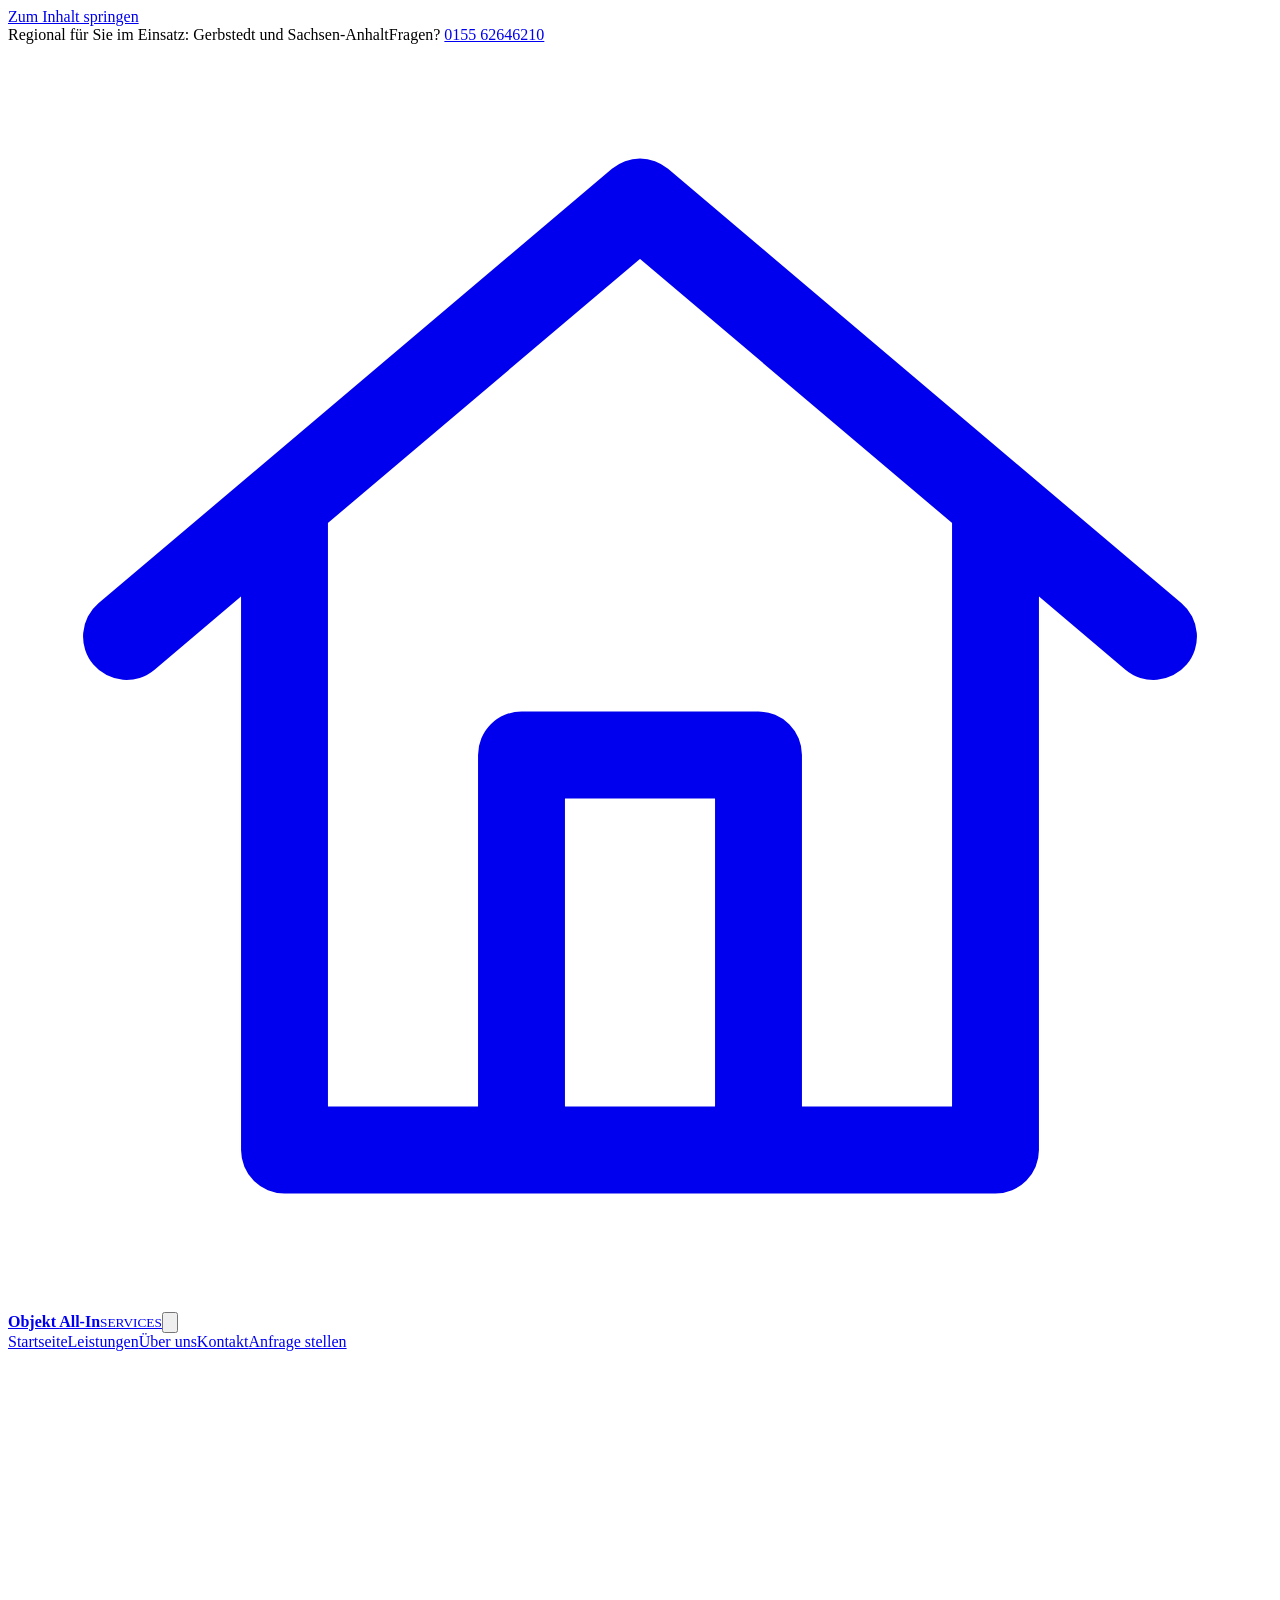
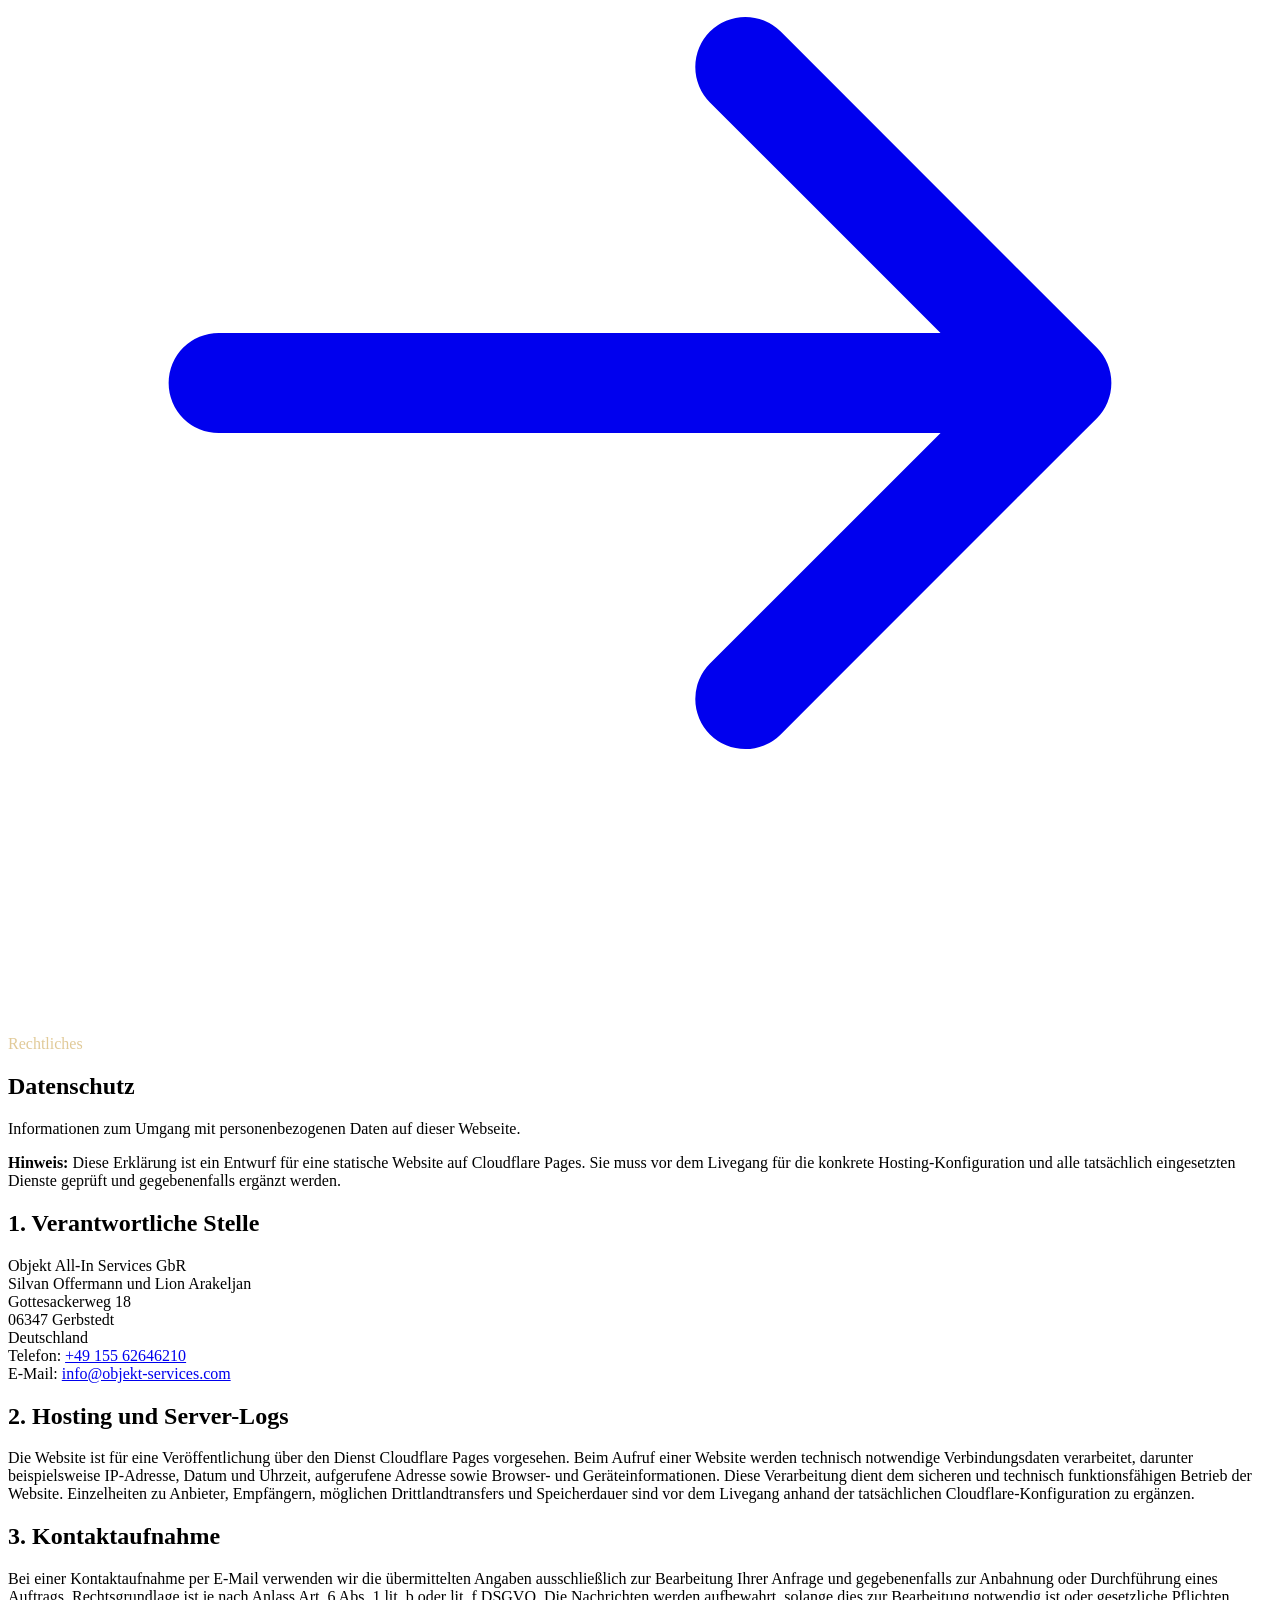
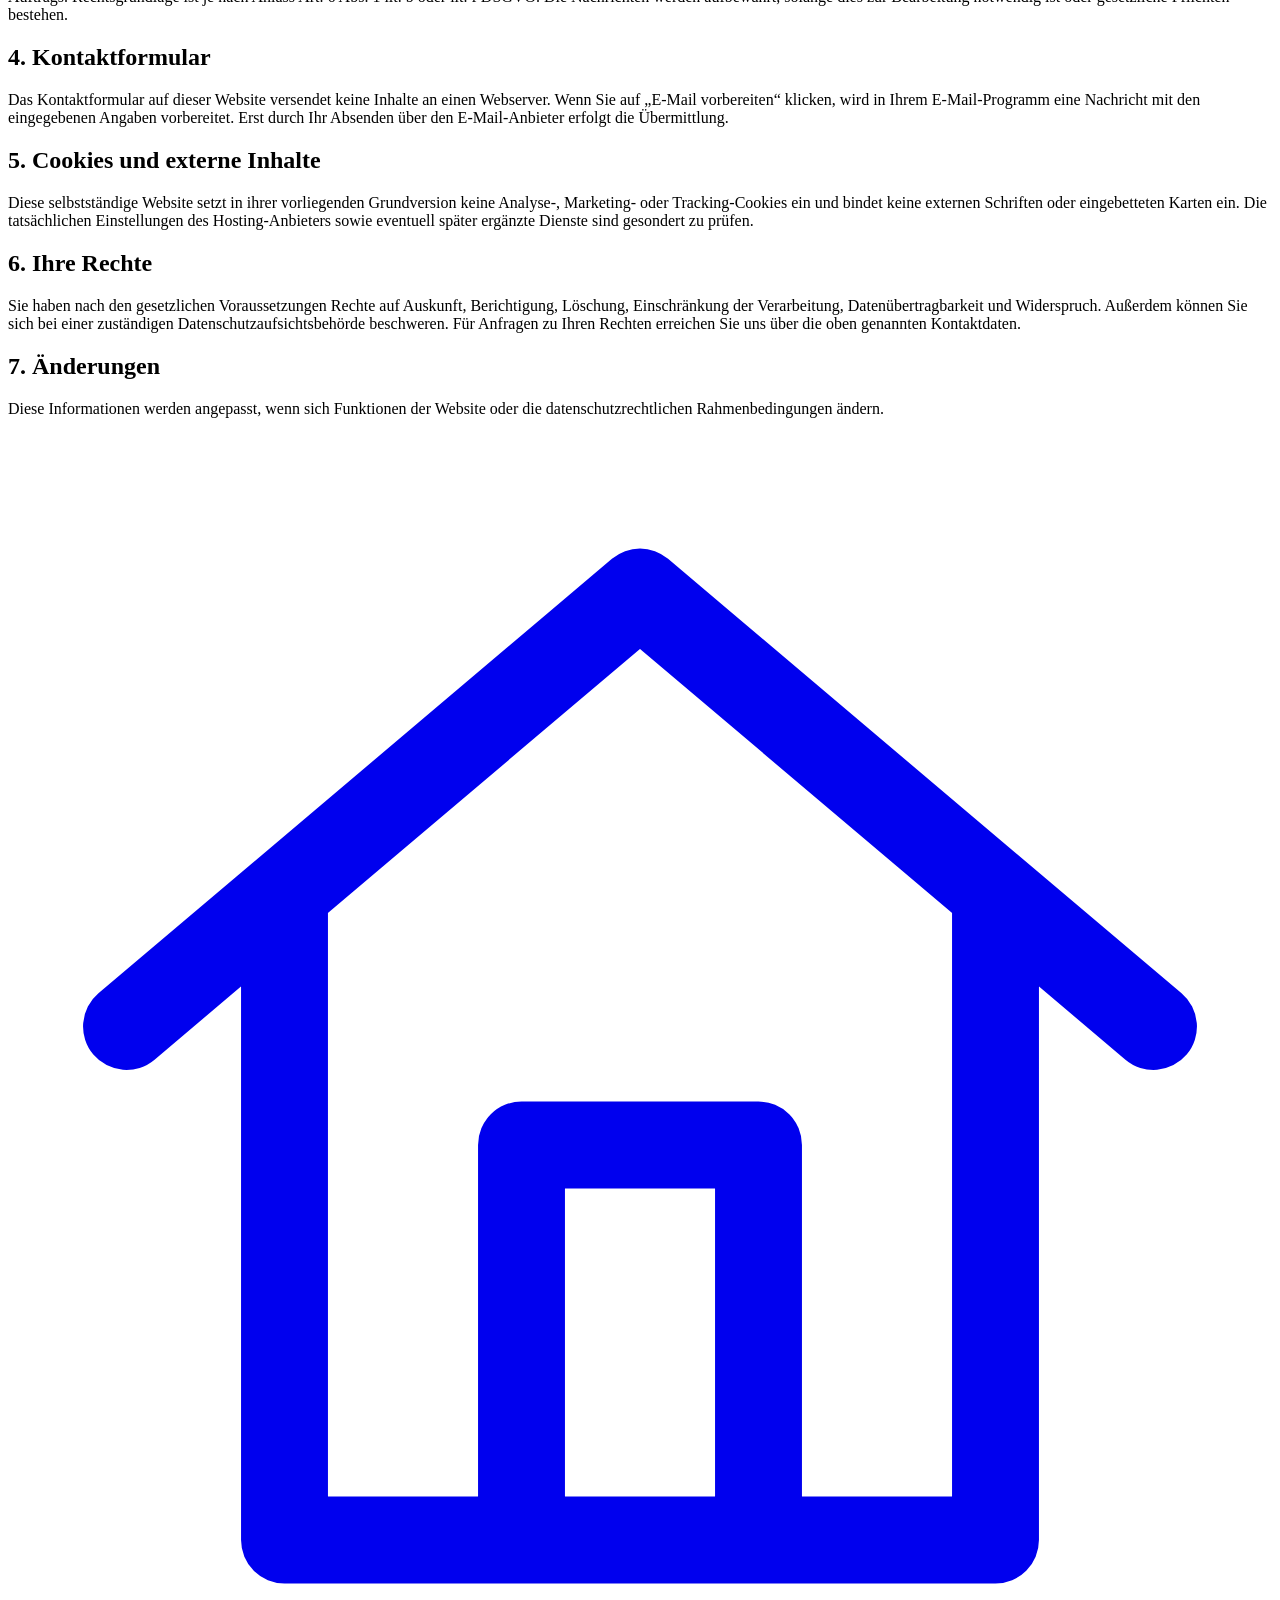
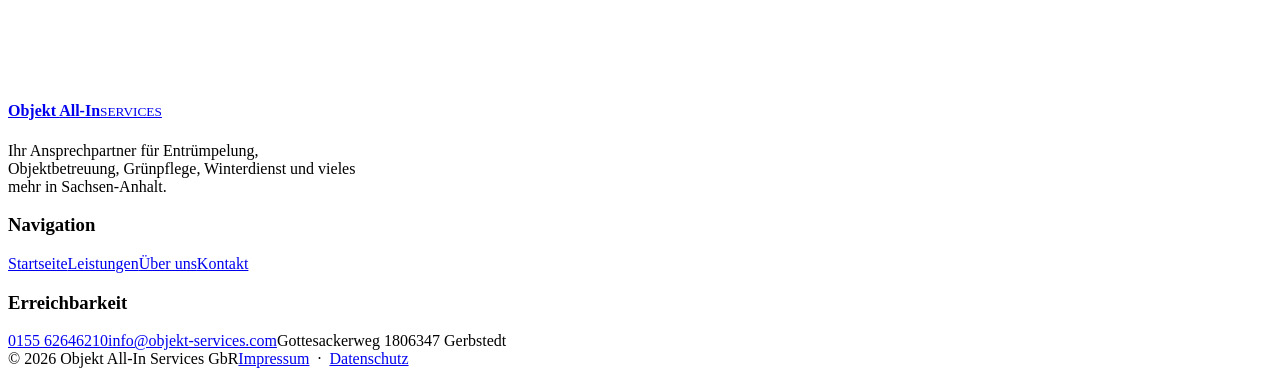
==== datenschutz.html @ 163c3211 "Webseite: datenschutz.html" ====
<!doctype html><html lang="de"><head><meta charset="utf-8"><meta name="viewport" content="width=device-width, initial-scale=1"><title>Datenschutz | Objekt All-In Services</title><meta name="description" content="Datenschutzhinweise von Objekt All-In Services GbR."><meta name="theme-color" content="#08213d"><meta name="robots" content="index, follow"><link rel="icon" type="image/svg+xml" href="favicon.svg"><link rel="stylesheet" href="styles.css"></head><body><svg xmlns="http://www.w3.org/2000/svg" style="position:absolute;width:0;height:0;overflow:hidden" aria-hidden="true">
<symbol id="i-house" viewBox="0 0 32 32"><path d="M3 15 16 4l13 11M7 12v16h18V12M13 28V18h6v10"/></symbol>
<symbol id="i-arrow" viewBox="0 0 24 24"><path d="M4 12h16m-6-6 6 6-6 6"/></symbol>
<symbol id="i-pin" viewBox="0 0 24 24"><path d="M20 10c0 6-8 12-8 12S4 16 4 10a8 8 0 1 1 16 0Z"/><circle cx="12" cy="10" r="2.5"/></symbol>
<symbol id="i-check" viewBox="0 0 24 24"><path d="m4 12 5 5L20 6"/></symbol>
<symbol id="i-shield" viewBox="0 0 24 24"><path d="M12 2 21 6v6c0 5-3.6 8-9 10-5.4-2-9-5-9-10V6Z"/><path d="m8 12 3 3 5-6"/></symbol>
<symbol id="i-clock" viewBox="0 0 24 24"><circle cx="12" cy="12" r="9"/><path d="M12 7v6l4 2"/></symbol>
<symbol id="i-phone" viewBox="0 0 24 24"><path d="M5 3h4l2 5-2.5 2a16 16 0 0 0 5.5 5.5L16 13l5 2v4a2 2 0 0 1-2 2C10 21 3 14 3 5a2 2 0 0 1 2-2Z"/></symbol>
<symbol id="i-mail" viewBox="0 0 24 24"><rect x="2" y="5" width="20" height="14" rx="2"/><path d="m3 7 9 7 9-7"/></symbol>
<symbol id="i-box" viewBox="0 0 40 40"><path d="m5 12 15-7 15 7v17l-15 7-15-7Z"/><path d="m5 12 15 7 15-7M20 19v17M13 8l14 7"/></symbol>
<symbol id="i-tools" viewBox="0 0 40 40"><path d="M23 10a10 10 0 0 0 8 12L19 34a5 5 0 0 1-7-7l12-12a10 10 0 0 0-1-5Z"/><path d="M8 6 6 9l6 6m-2-11 5 5M27 25l8 8"/></symbol>
<symbol id="i-leaf" viewBox="0 0 40 40"><path d="M7 32c-4-17 6-26 26-27 0 19-8 29-26 27ZM7 32c6-10 13-16 22-22"/></symbol>
<symbol id="i-snow" viewBox="0 0 40 40"><path d="M20 3v34M3 20h34M8 8l24 24M32 8 8 32M14 7l6 5 6-5M14 33l6-5 6 5M7 14l5 6-5 6M33 14l-5 6 5 6"/></symbol>
<symbol id="i-truck" viewBox="0 0 40 40"><path d="M3 12h21v19H3ZM24 19h7l6 7v5H24M7 31a4 4 0 1 0 8 0m15 0a4 4 0 1 0 8 0M29 19v7h8"/></symbol>
<symbol id="i-clean" viewBox="0 0 40 40"><path d="M15 34 20 9m2-3 1-4m-4 10-8 20 17 3-5-21ZM11 27l15 3M30 8v8m-4-4h8M32 24v9m-5-5h10"/></symbol>
</svg><a class="skip-link" href="#inhalt">Zum Inhalt springen</a><div class="topbar"><div class="wrap topbar-inner"><span>Regional für Sie im Einsatz: Gerbstedt und Sachsen-Anhalt</span><span>Fragen? <a href="tel:+4915562646210">0155 62646210</a></span></div></div><header class="site-header"><div class="wrap nav"><a class="brand" href="index.html" aria-label="Objekt All-In Services, Startseite"><span class="brand-mark"><svg viewBox="0 0 32 32" fill="none" stroke="currentColor" stroke-width="2.2" stroke-linecap="round" stroke-linejoin="round" aria-hidden="true"><use href="#i-house"/></svg></span><span class="brand-words"><strong>Objekt <span>All-In</span></strong><small>SERVICES</small></span></a><button class="menu-toggle" type="button" aria-label="Menü öffnen" aria-expanded="false" aria-controls="main-nav"><svg viewBox="0 0 24 24" fill="none" stroke="#08213d" stroke-width="2" stroke-linecap="round"><path d="M3 6h18M3 12h18M3 18h18"/></svg></button><nav class="nav-links" id="main-nav" aria-label="Hauptnavigation"><a href="index.html">Startseite</a><a href="index.html#leistungen">Leistungen</a><a href="index.html#ueber-uns">Über uns</a><a href="kontakt.html">Kontakt</a><a class="btn" href="kontakt.html">Anfrage stellen <svg class="" aria-hidden="true" viewBox="0 0 24 24" fill="none" stroke="currentColor" stroke-width="1.9" stroke-linecap="round" stroke-linejoin="round"><use href="#i-arrow"/></svg></a></nav></div></header><main id="inhalt"><section class="page-hero"><div class="wrap"><p class="eyebrow" style="color:#e1ca98">Rechtliches</p><h1>Datenschutz</h1><p>Informationen zum Umgang mit personenbezogenen Daten auf dieser Webseite.</p></div></section><div class="wrap legal"><p class="notice"><strong>Hinweis:</strong> Diese Erklärung ist ein Entwurf für eine statische Website auf Cloudflare Pages. Sie muss vor dem Livegang für die konkrete Hosting-Konfiguration und alle tatsächlich eingesetzten Dienste geprüft und gegebenenfalls ergänzt werden.</p><h2>1. Verantwortliche Stelle</h2><p>Objekt All-In Services GbR<br>Silvan Offermann und Lion Arakeljan<br>Gottesackerweg 18<br>06347 Gerbstedt<br>Deutschland<br>Telefon: <a href="tel:+4915562646210">+49 155 62646210</a><br>E-Mail: <a href="mailto:info@objekt-services.com">info@objekt-services.com</a></p><h2>2. Hosting und Server-Logs</h2><p>Die Website ist für eine Veröffentlichung über den Dienst Cloudflare Pages vorgesehen. Beim Aufruf einer Website werden technisch notwendige Verbindungsdaten verarbeitet, darunter beispielsweise IP-Adresse, Datum und Uhrzeit, aufgerufene Adresse sowie Browser- und Geräteinformationen. Diese Verarbeitung dient dem sicheren und technisch funktionsfähigen Betrieb der Website. Einzelheiten zu Anbieter, Empfängern, möglichen Drittlandtransfers und Speicherdauer sind vor dem Livegang anhand der tatsächlichen Cloudflare-Konfiguration zu ergänzen.</p><h2>3. Kontaktaufnahme</h2><p>Bei einer Kontaktaufnahme per E-Mail verwenden wir die übermittelten Angaben ausschließlich zur Bearbeitung Ihrer Anfrage und gegebenenfalls zur Anbahnung oder Durchführung eines Auftrags. Rechtsgrundlage ist je nach Anlass Art. 6 Abs. 1 lit. b oder lit. f DSGVO. Die Nachrichten werden aufbewahrt, solange dies zur Bearbeitung notwendig ist oder gesetzliche Pflichten bestehen.</p><h2>4. Kontaktformular</h2><p>Das Kontaktformular auf dieser Website versendet keine Inhalte an einen Webserver. Wenn Sie auf „E-Mail vorbereiten“ klicken, wird in Ihrem E-Mail-Programm eine Nachricht mit den eingegebenen Angaben vorbereitet. Erst durch Ihr Absenden über den E-Mail-Anbieter erfolgt die Übermittlung.</p><h2>5. Cookies und externe Inhalte</h2><p>Diese selbstständige Website setzt in ihrer vorliegenden Grundversion keine Analyse-, Marketing- oder Tracking-Cookies ein und bindet keine externen Schriften oder eingebetteten Karten ein. Die tatsächlichen Einstellungen des Hosting-Anbieters sowie eventuell später ergänzte Dienste sind gesondert zu prüfen.</p><h2>6. Ihre Rechte</h2><p>Sie haben nach den gesetzlichen Voraussetzungen Rechte auf Auskunft, Berichtigung, Löschung, Einschränkung der Verarbeitung, Datenübertragbarkeit und Widerspruch. Außerdem können Sie sich bei einer zuständigen Datenschutzaufsichtsbehörde beschweren. Für Anfragen zu Ihren Rechten erreichen Sie uns über die oben genannten Kontaktdaten.</p><h2>7. Änderungen</h2><p>Diese Informationen werden angepasst, wenn sich Funktionen der Website oder die datenschutzrechtlichen Rahmenbedingungen ändern.</p></div></main><footer class="footer"><div class="wrap"><div class="footer-grid"><div><a class="brand" href="index.html" aria-label="Objekt All-In Services, Startseite"><span class="brand-mark"><svg viewBox="0 0 32 32" fill="none" stroke="currentColor" stroke-width="2.2" stroke-linecap="round" stroke-linejoin="round" aria-hidden="true"><use href="#i-house"/></svg></span><span class="brand-words"><strong>Objekt <span>All-In</span></strong><small>SERVICES</small></span></a><p style="max-width:360px;margin-top:22px">Ihr Ansprechpartner für Entrümpelung, Objektbetreuung, Grünpflege, Winterdienst und vieles mehr in Sachsen-Anhalt.</p></div><div><h3>Navigation</h3><div class="footer-links"><a href="index.html">Startseite</a><a href="index.html#leistungen">Leistungen</a><a href="index.html#ueber-uns">Über uns</a><a href="kontakt.html">Kontakt</a></div></div><div><h3>Erreichbarkeit</h3><div class="footer-links"><a href="tel:+4915562646210">0155 62646210</a><a href="mailto:info@objekt-services.com">info@objekt-services.com</a><span>Gottesackerweg 18</span><span>06347 Gerbstedt</span></div></div></div><div class="footer-bottom"><span>© <span data-year>2026</span> Objekt All-In Services GbR</span><span><a href="impressum.html">Impressum</a> &nbsp;·&nbsp; <a href="datenschutz.html">Datenschutz</a></span></div></div></footer><script src="script.js" defer></script></body></html>
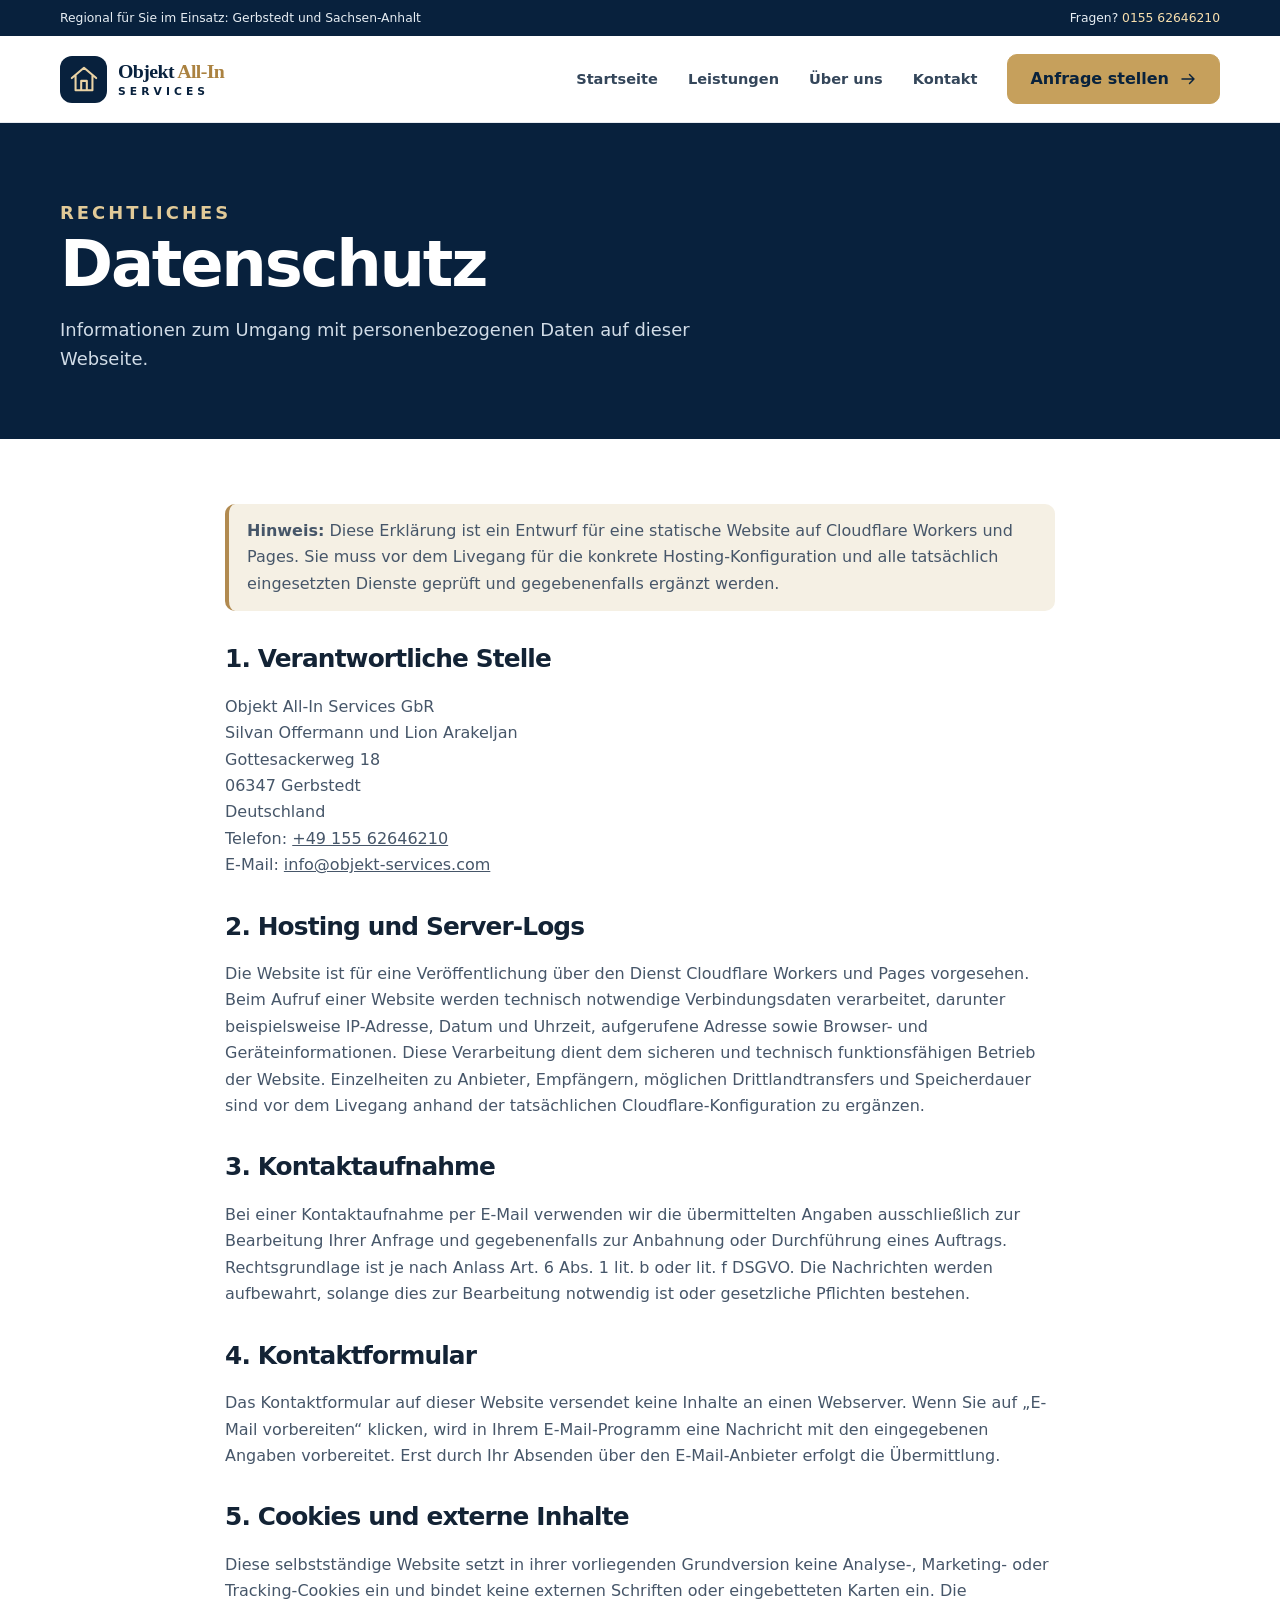
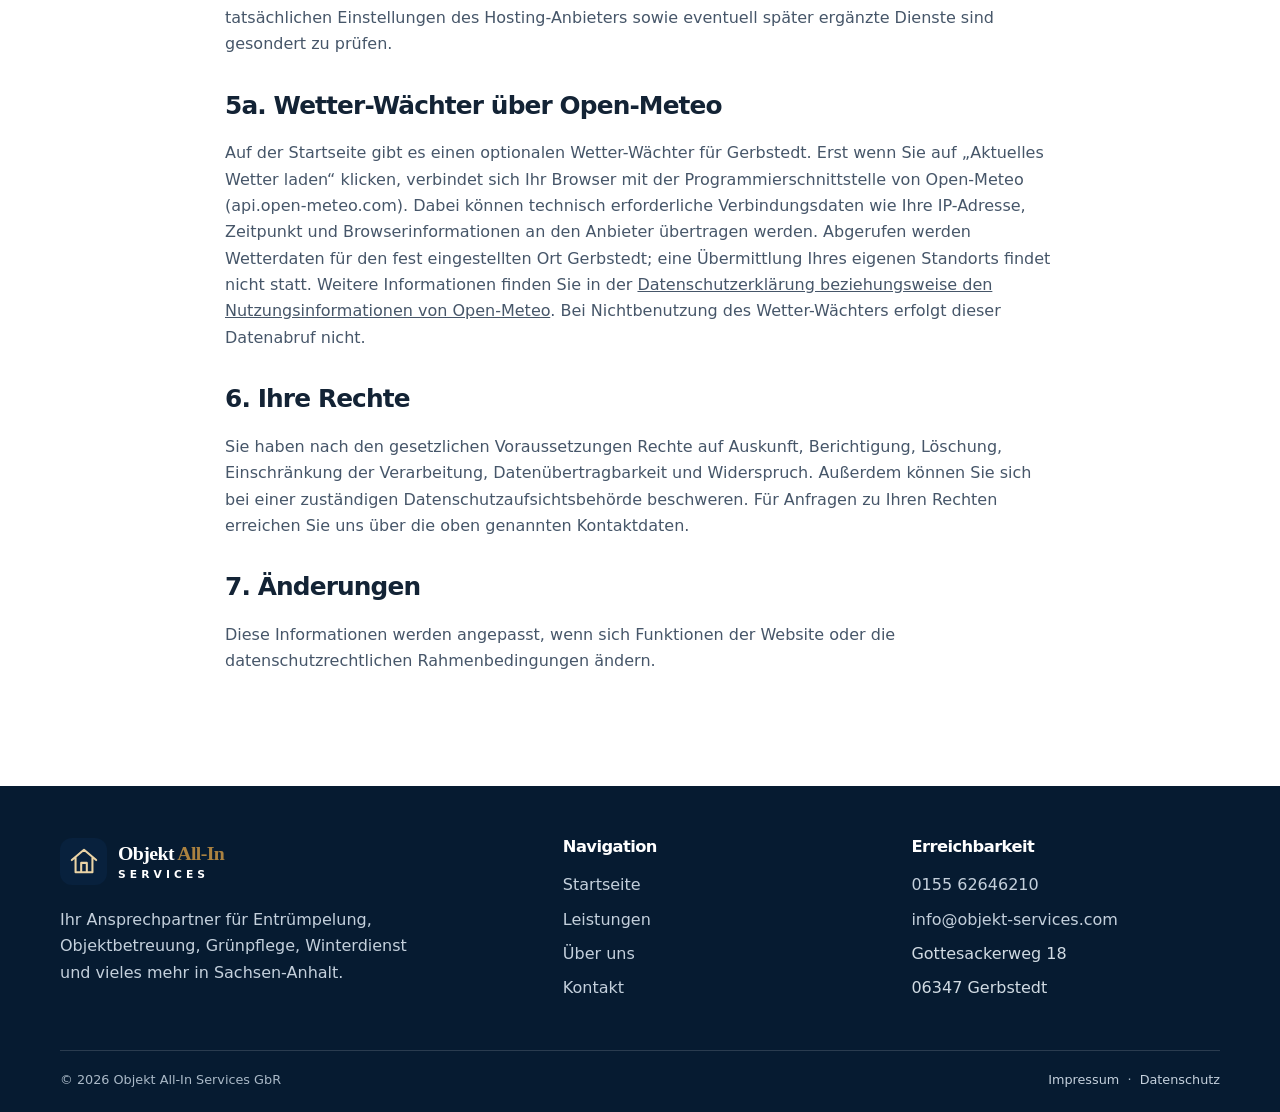
==== commit 78705aa5: "Datenschutz um optionalen Open-Meteo-Wetterabruf ergänzen" ====
--- a/datenschutz.html
+++ b/datenschutz.html
@@ -13,4 +13,4 @@
 <symbol id="i-snow" viewBox="0 0 40 40"><path d="M20 3v34M3 20h34M8 8l24 24M32 8 8 32M14 7l6 5 6-5M14 33l6-5 6 5M7 14l5 6-5 6M33 14l-5 6 5 6"/></symbol>
 <symbol id="i-truck" viewBox="0 0 40 40"><path d="M3 12h21v19H3ZM24 19h7l6 7v5H24M7 31a4 4 0 1 0 8 0m15 0a4 4 0 1 0 8 0M29 19v7h8"/></symbol>
 <symbol id="i-clean" viewBox="0 0 40 40"><path d="M15 34 20 9m2-3 1-4m-4 10-8 20 17 3-5-21ZM11 27l15 3M30 8v8m-4-4h8M32 24v9m-5-5h10"/></symbol>
-</svg><a class="skip-link" href="#inhalt">Zum Inhalt springen</a><div class="topbar"><div class="wrap topbar-inner"><span>Regional für Sie im Einsatz: Gerbstedt und Sachsen-Anhalt</span><span>Fragen? <a href="tel:+4915562646210">0155 62646210</a></span></div></div><header class="site-header"><div class="wrap nav"><a class="brand" href="index.html" aria-label="Objekt All-In Services, Startseite"><span class="brand-mark"><svg viewBox="0 0 32 32" fill="none" stroke="currentColor" stroke-width="2.2" stroke-linecap="round" stroke-linejoin="round" aria-hidden="true"><use href="#i-house"/></svg></span><span class="brand-words"><strong>Objekt <span>All-In</span></strong><small>SERVICES</small></span></a><button class="menu-toggle" type="button" aria-label="Menü öffnen" aria-expanded="false" aria-controls="main-nav"><svg viewBox="0 0 24 24" fill="none" stroke="#08213d" stroke-width="2" stroke-linecap="round"><path d="M3 6h18M3 12h18M3 18h18"/></svg></button><nav class="nav-links" id="main-nav" aria-label="Hauptnavigation"><a href="index.html">Startseite</a><a href="index.html#leistungen">Leistungen</a><a href="index.html#ueber-uns">Über uns</a><a href="kontakt.html">Kontakt</a><a class="btn" href="kontakt.html">Anfrage stellen <svg class="" aria-hidden="true" viewBox="0 0 24 24" fill="none" stroke="currentColor" stroke-width="1.9" stroke-linecap="round" stroke-linejoin="round"><use href="#i-arrow"/></svg></a></nav></div></header><main id="inhalt"><section class="page-hero"><div class="wrap"><p class="eyebrow" style="color:#e1ca98">Rechtliches</p><h1>Datenschutz</h1><p>Informationen zum Umgang mit personenbezogenen Daten auf dieser Webseite.</p></div></section><div class="wrap legal"><p class="notice"><strong>Hinweis:</strong> Diese Erklärung ist ein Entwurf für eine statische Website auf Cloudflare Pages. Sie muss vor dem Livegang für die konkrete Hosting-Konfiguration und alle tatsächlich eingesetzten Dienste geprüft und gegebenenfalls ergänzt werden.</p><h2>1. Verantwortliche Stelle</h2><p>Objekt All-In Services GbR<br>Silvan Offermann und Lion Arakeljan<br>Gottesackerweg 18<br>06347 Gerbstedt<br>Deutschland<br>Telefon: <a href="tel:+4915562646210">+49 155 62646210</a><br>E-Mail: <a href="mailto:info@objekt-services.com">info@objekt-services.com</a></p><h2>2. Hosting und Server-Logs</h2><p>Die Website ist für eine Veröffentlichung über den Dienst Cloudflare Pages vorgesehen. Beim Aufruf einer Website werden technisch notwendige Verbindungsdaten verarbeitet, darunter beispielsweise IP-Adresse, Datum und Uhrzeit, aufgerufene Adresse sowie Browser- und Geräteinformationen. Diese Verarbeitung dient dem sicheren und technisch funktionsfähigen Betrieb der Website. Einzelheiten zu Anbieter, Empfängern, möglichen Drittlandtransfers und Speicherdauer sind vor dem Livegang anhand der tatsächlichen Cloudflare-Konfiguration zu ergänzen.</p><h2>3. Kontaktaufnahme</h2><p>Bei einer Kontaktaufnahme per E-Mail verwenden wir die übermittelten Angaben ausschließlich zur Bearbeitung Ihrer Anfrage und gegebenenfalls zur Anbahnung oder Durchführung eines Auftrags. Rechtsgrundlage ist je nach Anlass Art. 6 Abs. 1 lit. b oder lit. f DSGVO. Die Nachrichten werden aufbewahrt, solange dies zur Bearbeitung notwendig ist oder gesetzliche Pflichten bestehen.</p><h2>4. Kontaktformular</h2><p>Das Kontaktformular auf dieser Website versendet keine Inhalte an einen Webserver. Wenn Sie auf „E-Mail vorbereiten“ klicken, wird in Ihrem E-Mail-Programm eine Nachricht mit den eingegebenen Angaben vorbereitet. Erst durch Ihr Absenden über den E-Mail-Anbieter erfolgt die Übermittlung.</p><h2>5. Cookies und externe Inhalte</h2><p>Diese selbstständige Website setzt in ihrer vorliegenden Grundversion keine Analyse-, Marketing- oder Tracking-Cookies ein und bindet keine externen Schriften oder eingebetteten Karten ein. Die tatsächlichen Einstellungen des Hosting-Anbieters sowie eventuell später ergänzte Dienste sind gesondert zu prüfen.</p><h2>6. Ihre Rechte</h2><p>Sie haben nach den gesetzlichen Voraussetzungen Rechte auf Auskunft, Berichtigung, Löschung, Einschränkung der Verarbeitung, Datenübertragbarkeit und Widerspruch. Außerdem können Sie sich bei einer zuständigen Datenschutzaufsichtsbehörde beschweren. Für Anfragen zu Ihren Rechten erreichen Sie uns über die oben genannten Kontaktdaten.</p><h2>7. Änderungen</h2><p>Diese Informationen werden angepasst, wenn sich Funktionen der Website oder die datenschutzrechtlichen Rahmenbedingungen ändern.</p></div></main><footer class="footer"><div class="wrap"><div class="footer-grid"><div><a class="brand" href="index.html" aria-label="Objekt All-In Services, Startseite"><span class="brand-mark"><svg viewBox="0 0 32 32" fill="none" stroke="currentColor" stroke-width="2.2" stroke-linecap="round" stroke-linejoin="round" aria-hidden="true"><use href="#i-house"/></svg></span><span class="brand-words"><strong>Objekt <span>All-In</span></strong><small>SERVICES</small></span></a><p style="max-width:360px;margin-top:22px">Ihr Ansprechpartner für Entrümpelung, Objektbetreuung, Grünpflege, Winterdienst und vieles mehr in Sachsen-Anhalt.</p></div><div><h3>Navigation</h3><div class="footer-links"><a href="index.html">Startseite</a><a href="index.html#leistungen">Leistungen</a><a href="index.html#ueber-uns">Über uns</a><a href="kontakt.html">Kontakt</a></div></div><div><h3>Erreichbarkeit</h3><div class="footer-links"><a href="tel:+4915562646210">0155 62646210</a><a href="mailto:info@objekt-services.com">info@objekt-services.com</a><span>Gottesackerweg 18</span><span>06347 Gerbstedt</span></div></div></div><div class="footer-bottom"><span>© <span data-year>2026</span> Objekt All-In Services GbR</span><span><a href="impressum.html">Impressum</a> &nbsp;·&nbsp; <a href="datenschutz.html">Datenschutz</a></span></div></div></footer><script src="script.js" defer></script></body></html>+</svg><a class="skip-link" href="#inhalt">Zum Inhalt springen</a><div class="topbar"><div class="wrap topbar-inner"><span>Regional für Sie im Einsatz: Gerbstedt und Sachsen-Anhalt</span><span>Fragen? <a href="tel:+4915562646210">0155 62646210</a></span></div></div><header class="site-header"><div class="wrap nav"><a class="brand" href="index.html" aria-label="Objekt All-In Services, Startseite"><span class="brand-mark"><svg viewBox="0 0 32 32" fill="none" stroke="currentColor" stroke-width="2.2" stroke-linecap="round" stroke-linejoin="round" aria-hidden="true"><use href="#i-house"/></svg></span><span class="brand-words"><strong>Objekt <span>All-In</span></strong><small>SERVICES</small></span></a><button class="menu-toggle" type="button" aria-label="Menü öffnen" aria-expanded="false" aria-controls="main-nav"><svg viewBox="0 0 24 24" fill="none" stroke="#08213d" stroke-width="2" stroke-linecap="round"><path d="M3 6h18M3 12h18M3 18h18"/></svg></button><nav class="nav-links" id="main-nav" aria-label="Hauptnavigation"><a href="index.html">Startseite</a><a href="index.html#leistungen">Leistungen</a><a href="index.html#ueber-uns">Über uns</a><a href="kontakt.html">Kontakt</a><a class="btn" href="kontakt.html">Anfrage stellen <svg class="" aria-hidden="true" viewBox="0 0 24 24" fill="none" stroke="currentColor" stroke-width="1.9" stroke-linecap="round" stroke-linejoin="round"><use href="#i-arrow"/></svg></a></nav></div></header><main id="inhalt"><section class="page-hero"><div class="wrap"><p class="eyebrow" style="color:#e1ca98">Rechtliches</p><h1>Datenschutz</h1><p>Informationen zum Umgang mit personenbezogenen Daten auf dieser Webseite.</p></div></section><div class="wrap legal"><p class="notice"><strong>Hinweis:</strong> Diese Erklärung ist ein Entwurf für eine statische Website auf Cloudflare Workers und Pages. Sie muss vor dem Livegang für die konkrete Hosting-Konfiguration und alle tatsächlich eingesetzten Dienste geprüft und gegebenenfalls ergänzt werden.</p><h2>1. Verantwortliche Stelle</h2><p>Objekt All-In Services GbR<br>Silvan Offermann und Lion Arakeljan<br>Gottesackerweg 18<br>06347 Gerbstedt<br>Deutschland<br>Telefon: <a href="tel:+4915562646210">+49 155 62646210</a><br>E-Mail: <a href="mailto:info@objekt-services.com">info@objekt-services.com</a></p><h2>2. Hosting und Server-Logs</h2><p>Die Website ist für eine Veröffentlichung über den Dienst Cloudflare Workers und Pages vorgesehen. Beim Aufruf einer Website werden technisch notwendige Verbindungsdaten verarbeitet, darunter beispielsweise IP-Adresse, Datum und Uhrzeit, aufgerufene Adresse sowie Browser- und Geräteinformationen. Diese Verarbeitung dient dem sicheren und technisch funktionsfähigen Betrieb der Website. Einzelheiten zu Anbieter, Empfängern, möglichen Drittlandtransfers und Speicherdauer sind vor dem Livegang anhand der tatsächlichen Cloudflare-Konfiguration zu ergänzen.</p><h2>3. Kontaktaufnahme</h2><p>Bei einer Kontaktaufnahme per E-Mail verwenden wir die übermittelten Angaben ausschließlich zur Bearbeitung Ihrer Anfrage und gegebenenfalls zur Anbahnung oder Durchführung eines Auftrags. Rechtsgrundlage ist je nach Anlass Art. 6 Abs. 1 lit. b oder lit. f DSGVO. Die Nachrichten werden aufbewahrt, solange dies zur Bearbeitung notwendig ist oder gesetzliche Pflichten bestehen.</p><h2>4. Kontaktformular</h2><p>Das Kontaktformular auf dieser Website versendet keine Inhalte an einen Webserver. Wenn Sie auf „E-Mail vorbereiten“ klicken, wird in Ihrem E-Mail-Programm eine Nachricht mit den eingegebenen Angaben vorbereitet. Erst durch Ihr Absenden über den E-Mail-Anbieter erfolgt die Übermittlung.</p><h2>5. Cookies und externe Inhalte</h2><p>Diese selbstständige Website setzt in ihrer vorliegenden Grundversion keine Analyse-, Marketing- oder Tracking-Cookies ein und bindet keine externen Schriften oder eingebetteten Karten ein. Die tatsächlichen Einstellungen des Hosting-Anbieters sowie eventuell später ergänzte Dienste sind gesondert zu prüfen.</p><h2>5a. Wetter-Wächter über Open-Meteo</h2><p>Auf der Startseite gibt es einen optionalen Wetter-Wächter für Gerbstedt. Erst wenn Sie auf „Aktuelles Wetter laden“ klicken, verbindet sich Ihr Browser mit der Programmierschnittstelle von Open-Meteo (api.open-meteo.com). Dabei können technisch erforderliche Verbindungsdaten wie Ihre IP-Adresse, Zeitpunkt und Browserinformationen an den Anbieter übertragen werden. Abgerufen werden Wetterdaten für den fest eingestellten Ort Gerbstedt; eine Übermittlung Ihres eigenen Standorts findet nicht statt. Weitere Informationen finden Sie in der <a href="https://open-meteo.com/en/terms" target="_blank" rel="noopener noreferrer">Datenschutzerklärung beziehungsweise den Nutzungsinformationen von Open-Meteo</a>. Bei Nichtbenutzung des Wetter-Wächters erfolgt dieser Datenabruf nicht.</p><h2>6. Ihre Rechte</h2><p>Sie haben nach den gesetzlichen Voraussetzungen Rechte auf Auskunft, Berichtigung, Löschung, Einschränkung der Verarbeitung, Datenübertragbarkeit und Widerspruch. Außerdem können Sie sich bei einer zuständigen Datenschutzaufsichtsbehörde beschweren. Für Anfragen zu Ihren Rechten erreichen Sie uns über die oben genannten Kontaktdaten.</p><h2>7. Änderungen</h2><p>Diese Informationen werden angepasst, wenn sich Funktionen der Website oder die datenschutzrechtlichen Rahmenbedingungen ändern.</p></div></main><footer class="footer"><div class="wrap"><div class="footer-grid"><div><a class="brand" href="index.html" aria-label="Objekt All-In Services, Startseite"><span class="brand-mark"><svg viewBox="0 0 32 32" fill="none" stroke="currentColor" stroke-width="2.2" stroke-linecap="round" stroke-linejoin="round" aria-hidden="true"><use href="#i-house"/></svg></span><span class="brand-words"><strong>Objekt <span>All-In</span></strong><small>SERVICES</small></span></a><p style="max-width:360px;margin-top:22px">Ihr Ansprechpartner für Entrümpelung, Objektbetreuung, Grünpflege, Winterdienst und vieles mehr in Sachsen-Anhalt.</p></div><div><h3>Navigation</h3><div class="footer-links"><a href="index.html">Startseite</a><a href="index.html#leistungen">Leistungen</a><a href="index.html#ueber-uns">Über uns</a><a href="kontakt.html">Kontakt</a></div></div><div><h3>Erreichbarkeit</h3><div class="footer-links"><a href="tel:+4915562646210">0155 62646210</a><a href="mailto:info@objekt-services.com">info@objekt-services.com</a><span>Gottesackerweg 18</span><span>06347 Gerbstedt</span></div></div></div><div class="footer-bottom"><span>© <span data-year>2026</span> Objekt All-In Services GbR</span><span><a href="impressum.html">Impressum</a> &nbsp;·&nbsp; <a href="datenschutz.html">Datenschutz</a></span></div></div></footer><script src="script.js" defer></script></body></html>
--- a/styles.css
+++ b/styles.css
@@ -0,0 +1,2 @@
+:root{--navy:#08213d;--navy2:#0b3155;--blue:#164a76;--gold:#c6a05c;--gold2:#ead3a5;--paper:#f6f7f7;--white:#fff;--ink:#132335;--muted:#536273;--line:#dde3e8;--radius:22px;--shadow:0 16px 50px rgba(11,35,59,.1)}
+*{box-sizing:border-box}html{scroll-behavior:smooth}body{margin:0;font:16px/1.65 system-ui,-apple-system,'Segoe UI',Roboto,Arial,sans-serif;color:var(--ink);background:var(--white)}a{color:inherit;text-decoration:none}button,input,textarea{font:inherit}button{cursor:pointer}img,svg{max-width:100%}h1,h2,h3,p{margin-top:0}h1,h2,h3{line-height:1.13;letter-spacing:-.035em}h1{font-size:clamp(2.7rem,5.5vw,5.6rem);font-weight:780}h2{font-size:clamp(2rem,3.6vw,3.4rem)}h3{font-size:1.3rem}p{color:var(--muted)}.wrap{width:min(1160px,calc(100% - 44px));margin:0 auto}.skip-link{position:absolute;left:10px;top:-70px;z-index:100;padding:10px;background:#fff}.skip-link:focus{top:10px}.topbar{background:var(--navy);color:#e6edf3;font-size:.77rem}.topbar-inner{min-height:36px;display:flex;justify-content:space-between;align-items:center;gap:14px}.topbar a{color:#f8dfad}.site-header{position:sticky;top:0;background:rgba(255,255,255,.96);z-index:20;border-bottom:1px solid #e6eaf0;backdrop-filter:blur(18px)}.nav{height:86px;display:flex;align-items:center;justify-content:space-between;gap:20px}.brand{display:flex;align-items:center;gap:11px;min-width:0}.brand-mark{width:47px;height:47px;border-radius:12px;background:var(--navy);display:grid;place-items:center;color:var(--gold2);flex-shrink:0}.brand-mark svg{width:30px}.brand-words{display:flex;flex-direction:column;line-height:1.04}.brand-words strong{font-size:1.24rem;white-space:nowrap;color:var(--navy);font-family:Georgia,'Times New Roman',serif;letter-spacing:-.03em}.brand-words strong span{color:#ab8240}.brand-words small{font-size:.67rem;letter-spacing:.38em;font-weight:800;margin-top:5px;color:var(--navy)}.nav-links{display:flex;align-items:center;gap:30px}.nav-links a:not(.btn){font-weight:680;font-size:.91rem;color:#34465a;transition:color .2s}.nav-links a:hover,.nav-links a[aria-current="page"]{color:#ad8242}.menu-toggle{display:none;background:transparent;border:1px solid var(--line);border-radius:9px;padding:8px}.menu-toggle svg{width:24px;display:block}.btn{display:inline-flex;align-items:center;justify-content:center;gap:10px;min-height:50px;padding:11px 22px;border-radius:10px;background:var(--gold);color:#09223c;font-weight:760;border:1px solid var(--gold);transition:transform .2s,background .2s,box-shadow .2s}.btn:hover{background:#d4b271;transform:translateY(-1px);box-shadow:0 10px 22px #0002}.btn-outline{background:transparent;color:var(--white);border-color:#71869d}.btn-outline:hover{background:#fff;color:var(--navy)}.btn-dark{background:var(--navy);color:white;border-color:var(--navy)}.btn-dark:hover{background:var(--navy2)}.btn svg{width:18px;height:18px}.eyebrow{text-transform:uppercase;font-size:.78rem;letter-spacing:.17em;font-weight:800;color:#a27b40;margin:0 0 12px}.hero{background:var(--navy);color:var(--white);position:relative;overflow:hidden}.hero:before{content:"";position:absolute;inset:0;background:radial-gradient(circle at 76% 25%,#1d5780a0,transparent 40%),linear-gradient(130deg,#07182d 8%,#0b2c4f 70%,#114a70);opacity:.97}.hero:after{content:"";position:absolute;inset:0;background-image:linear-gradient(#ffffff09 1px,transparent 1px),linear-gradient(90deg,#ffffff09 1px,transparent 1px);background-size:65px 65px;mask-image:linear-gradient(90deg,transparent 30%,#000 100%)}.hero-grid{min-height:610px;position:relative;z-index:1;display:grid;grid-template-columns:1.06fr .94fr;align-items:center;gap:40px;padding:72px 0 80px}.hero-copy{max-width:640px}.hero-copy .eyebrow{color:var(--gold2)}.hero h1{margin:10px 0 23px}.hero h1 em{font-style:normal;color:var(--gold2)}.hero p{color:#cbd8e4;font-size:1.13rem;max-width:610px}.hero-actions{display:flex;gap:14px;flex-wrap:wrap;margin:32px 0}.hero-notes{display:flex;align-items:center;gap:19px;flex-wrap:wrap;color:#d6e0e7;font-size:.86rem}.hero-notes span{display:flex;align-items:center;gap:8px}.hero-notes svg{width:17px;stroke:var(--gold2)}.hero-art{position:relative;filter:drop-shadow(0 30px 35px #0004)}.art-board{padding:17px;background:linear-gradient(145deg,#f7f6ef,#dce3e8);border:1px solid #c9d3db;border-radius:26px;position:relative;transform:rotate(2deg)}.art-board>svg{width:100%;display:block;border-radius:14px}.art-card{position:absolute;bottom:-15px;left:-30px;max-width:270px;background:white;border-radius:14px;padding:17px 19px;box-shadow:var(--shadow);color:var(--navy);transform:rotate(-2deg)}.art-card strong{display:block;font-size:1rem}.art-card small{color:#6b7784}.gold-line{height:4px;width:56px;background:var(--gold);border-radius:5px;margin-bottom:12px}.trust-strip{border-bottom:1px solid var(--line);background:#fcfdfd}.trust-grid{display:grid;grid-template-columns:repeat(3,1fr);gap:20px;padding:24px 0}.trust{display:flex;align-items:center;gap:13px;font-weight:750;color:var(--navy)}.trust svg{width:30px;height:30px;color:#b39255;flex-shrink:0}.trust small{display:block;font-weight:400;color:#687585;line-height:1.4}.section{padding:105px 0}.section-head{max-width:760px;margin:0 0 40px}.section-head p:last-child{font-size:1.09rem}.services{background:var(--paper)}.service-grid{display:grid;grid-template-columns:repeat(3,1fr);gap:22px}.service-card{min-height:282px;position:relative;border:1px solid #e1e6eb;border-radius:var(--radius);background:#fff;padding:32px 28px;box-shadow:0 4px 18px #0a243608;transition:transform .2s,box-shadow .2s}.service-card:hover{transform:translateY(-4px);box-shadow:var(--shadow)}.service-icon{height:62px;width:62px;display:grid;place-items:center;background:#f0e8d9;border-radius:18px;margin-bottom:25px}.service-icon svg{width:34px;height:34px;stroke:#a17c45;stroke-width:1.65;fill:none;stroke-linecap:round;stroke-linejoin:round}.service-card h3{color:var(--navy);margin:0 0 12px}.service-card p{margin-bottom:0;font-size:.94rem}.steps{display:grid;grid-template-columns:repeat(3,1fr);gap:26px}.step{padding:28px 14px 25px 0;border-top:1px solid #d5dce2}.step-num{font-size:3.3rem;font-weight:800;color:#dec8a3;line-height:1;margin-bottom:25px}.step h3{color:var(--navy)}.step p{margin-bottom:0}.about{background:#f5f7f8}.about-grid{display:grid;grid-template-columns:.94fr 1.06fr;align-items:center;gap:80px}.about-visual{min-height:430px;border-radius:var(--radius);overflow:hidden;display:grid;place-items:center;background:linear-gradient(145deg,#0a2a4b,#1d567d);position:relative}.about-visual:before,.about-visual:after{content:"";border:1px solid #ffffff28;border-radius:50%;width:380px;height:380px;position:absolute;transform:translate(-145px,-125px)}.about-visual:after{width:480px;height:480px;transform:translate(150px,100px)}.about-initials{font-family:Georgia,serif;font-size:clamp(5rem,10vw,9rem);color:#edd5a4;z-index:1;letter-spacing:-.07em}.about-tag{position:absolute;left:25px;bottom:25px;right:25px;background:#ffffffef;padding:17px 23px;border-radius:12px;z-index:2;color:var(--navy)}.about-tag strong{display:block}.about-tag small{color:#657487}.about-grid p{font-size:1.08rem}.checks{list-style:none;padding:0;margin:23px 0 28px}.checks li{padding:7px 0 7px 30px;position:relative;font-weight:650}.checks li:before{content:'✓';position:absolute;left:0;color:#a67d40}.cta-section{background:var(--navy);color:white;padding:80px 0;position:relative;overflow:hidden}.cta-section:before{content:"";position:absolute;width:600px;height:600px;border:1px solid #ffffff16;border-radius:50%;right:-140px;top:-240px}.cta-inner{position:relative;display:flex;justify-content:space-between;gap:30px;align-items:center}.cta-inner h2{margin:0 0 12px}.cta-inner p{color:#cbd7e3;margin:0;max-width:650px}.contact-band{display:grid;grid-template-columns:repeat(3,1fr);gap:18px;margin-top:45px}.contact-tile{border:1px solid var(--line);border-radius:16px;padding:25px;display:flex;gap:14px;align-items:flex-start}.contact-tile svg{width:25px;stroke:#ac894e;fill:none;stroke-width:1.8;flex-shrink:0}.contact-tile h3{font-size:1.03rem;margin:0 0 5px}.contact-tile p{margin:0;font-size:.94rem;overflow-wrap:anywhere}.hours{display:grid;grid-template-columns:1fr 1fr 1fr;gap:16px}.hour{border:1px solid var(--line);border-radius:12px;padding:20px 22px}.hour strong{display:block;color:var(--navy)}.hour span{color:#677687}.footer{background:#061b31;color:#d1dbe3;padding:52px 0 22px}.footer p,.footer a{color:#c4d0dc}.footer-grid{display:grid;grid-template-columns:1.5fr 1fr 1fr;gap:40px}.footer .brand-words strong,.footer .brand-words small{color:white}.footer h3{color:white;margin-bottom:16px;font-size:1.02rem}.footer-links{display:grid;gap:8px}.footer a:hover{color:var(--gold2)}.footer-bottom{margin-top:48px;padding-top:18px;border-top:1px solid #ffffff25;display:flex;justify-content:space-between;gap:15px;font-size:.8rem;color:#aab9c7}.page-hero{padding:75px 0 65px;background:var(--navy);color:white}.page-hero h1{font-size:clamp(2.5rem,5vw,4.3rem);margin-bottom:15px}.page-hero p{color:#d1dce7;font-size:1.12rem;max-width:700px;margin-bottom:0}.contact-layout{display:grid;grid-template-columns:.85fr 1.15fr;gap:55px}.contact-info{padding:30px;background:#f2f5f7;border-radius:20px;align-self:start}.contact-info h2{font-size:1.6rem}.contact-info .detail{margin:23px 0}.detail strong{display:block;color:#102e4d}.detail span,.detail a{color:#526274}.contact-info a:hover{text-decoration:underline}.form-box{padding:36px;border:1px solid var(--line);border-radius:20px;box-shadow:var(--shadow)}.form-box h2{font-size:1.65rem}.form-field{display:block;margin-bottom:17px;font-weight:700;color:var(--navy)}.form-field input,.form-field textarea{width:100%;border-radius:9px;padding:13px 14px;border:1px solid #c9d3db;margin-top:7px;background:white;color:#17314a}.form-field input:focus,.form-field textarea:focus{outline:2px solid #a9c3d7;border-color:#577e9e}.form-field textarea{resize:vertical;min-height:155px}.hint{font-size:.85rem}.legal{max-width:830px;padding:65px 0 95px}.legal h2{font-size:1.55rem;margin-top:34px}.legal h3{font-size:1.1rem;margin-top:24px}.legal p,.legal li{color:#465669}.legal a{text-decoration:underline}.legal ul{padding-left:23px}.notice{padding:14px 18px;border-radius:10px;background:#f5f0e4;border-left:4px solid #b18a50}.desktop-only{}@media(max-width:1000px){.hero-grid{gap:22px}.nav-links{gap:17px}.about-grid{gap:40px}.service-grid{grid-template-columns:repeat(2,1fr)}}@media(max-width:760px){.wrap{width:min(100% - 32px,1160px)}.topbar-inner{justify-content:center;text-align:center}.topbar-inner span:last-child{display:none}.nav{height:72px}.brand-mark{width:42px;height:42px}.brand-words strong{font-size:1.06rem}.brand-words small{font-size:.55rem}.menu-toggle{display:block}.nav-links{display:none;position:absolute;top:72px;left:0;right:0;background:white;padding:18px 22px 23px;box-shadow:0 13px 20px #081e3320;flex-direction:column;align-items:stretch;gap:18px}.nav-links.open{display:flex}.nav-links a:not(.btn){font-size:1rem}.hero-grid{display:block;min-height:0;padding:70px 0}.hero h1{font-size:clamp(2.6rem,10vw,4.7rem)}.hero-copy{max-width:620px}.hero-art{max-width:470px;margin:50px auto 12px}.art-card{left:0;bottom:-22px}.trust-grid{grid-template-columns:1fr;gap:17px}.section{padding:70px 0}.service-grid{grid-template-columns:1fr;gap:14px}.service-card{min-height:0}.steps{grid-template-columns:1fr;gap:10px}.step{padding-bottom:23px}.step-num{margin-bottom:12px}.about-grid{grid-template-columns:1fr;gap:30px}.about-visual{min-height:320px}.cta-inner{display:block}.cta-inner .btn{margin-top:24px}.contact-band{grid-template-columns:1fr}.contact-layout{grid-template-columns:1fr;gap:25px}.hours{grid-template-columns:1fr}.footer-grid{grid-template-columns:1fr;gap:25px}.footer-bottom{display:block}.page-hero{padding:56px 0}.form-box{padding:24px}.desktop-only{display:none}}@media(prefers-reduced-motion:reduce){html{scroll-behavior:auto}*,*:before,*:after{animation:none!important;transition:none!important}}
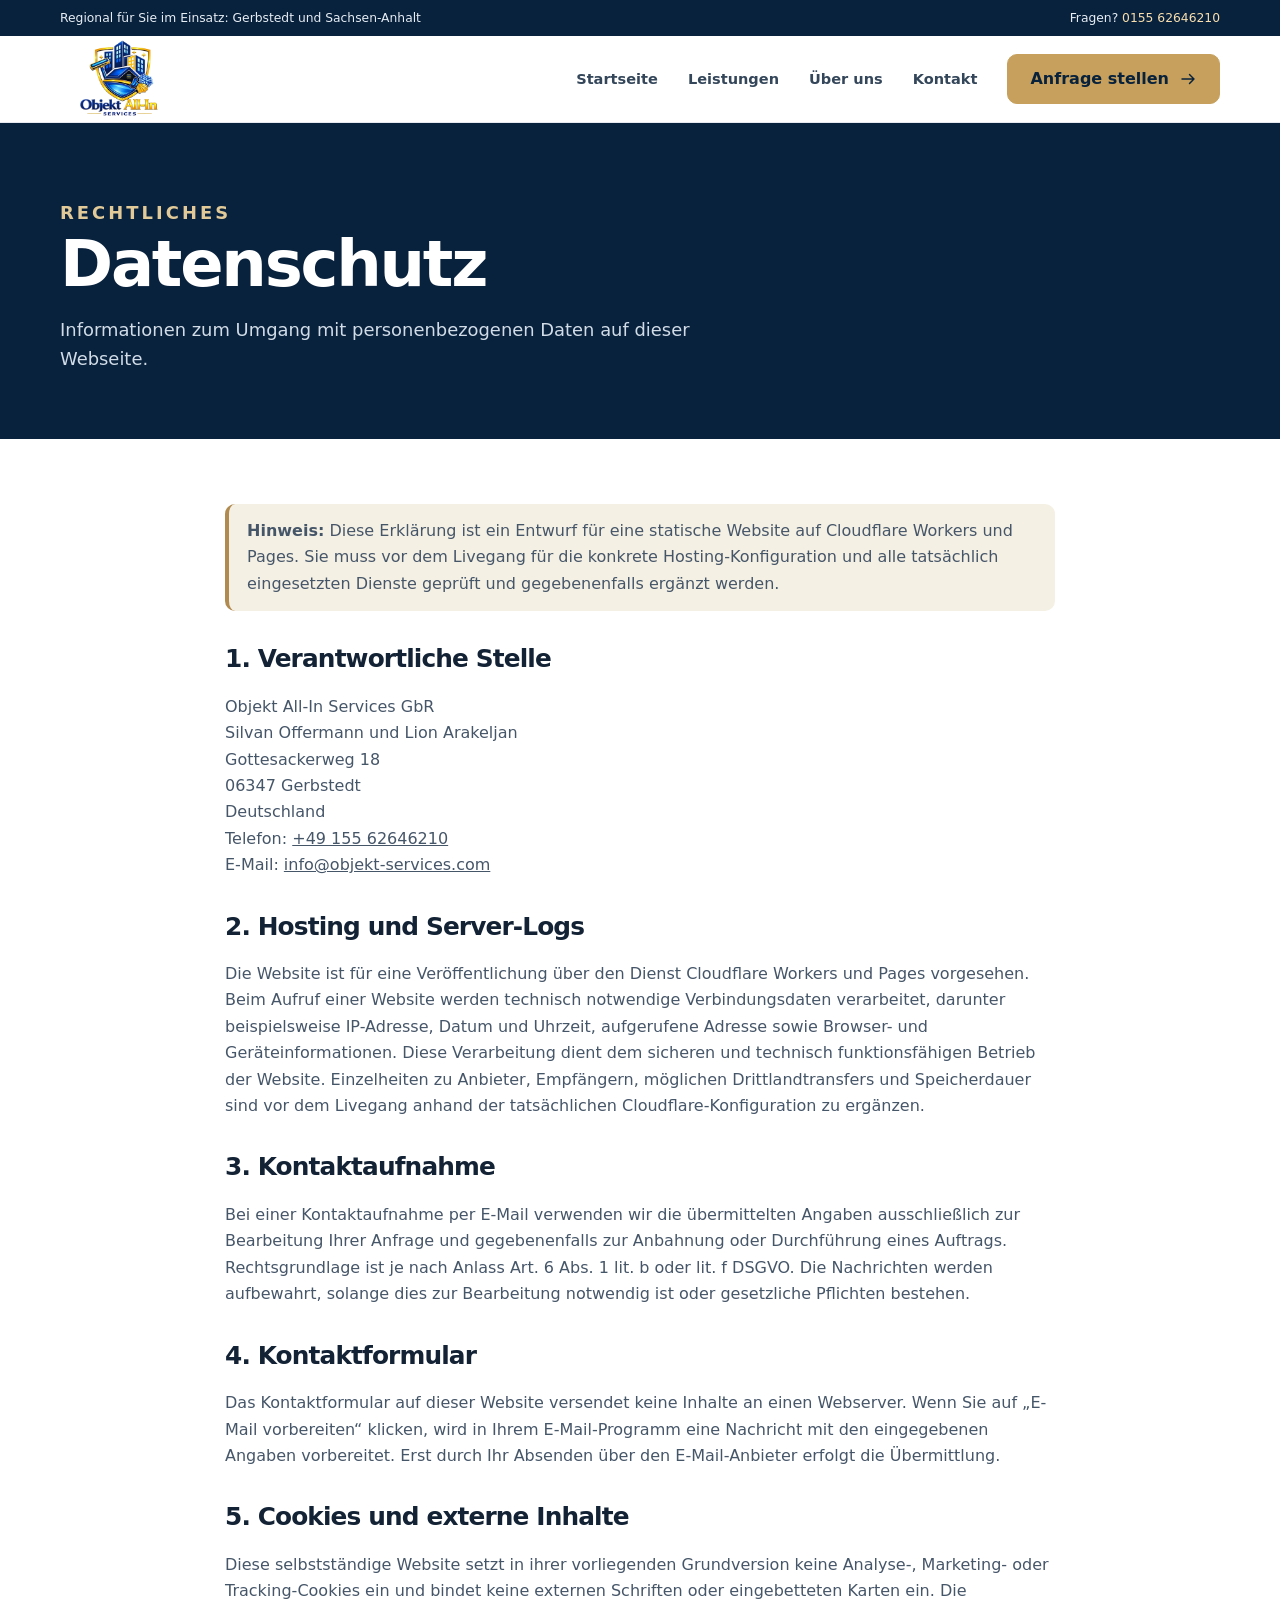
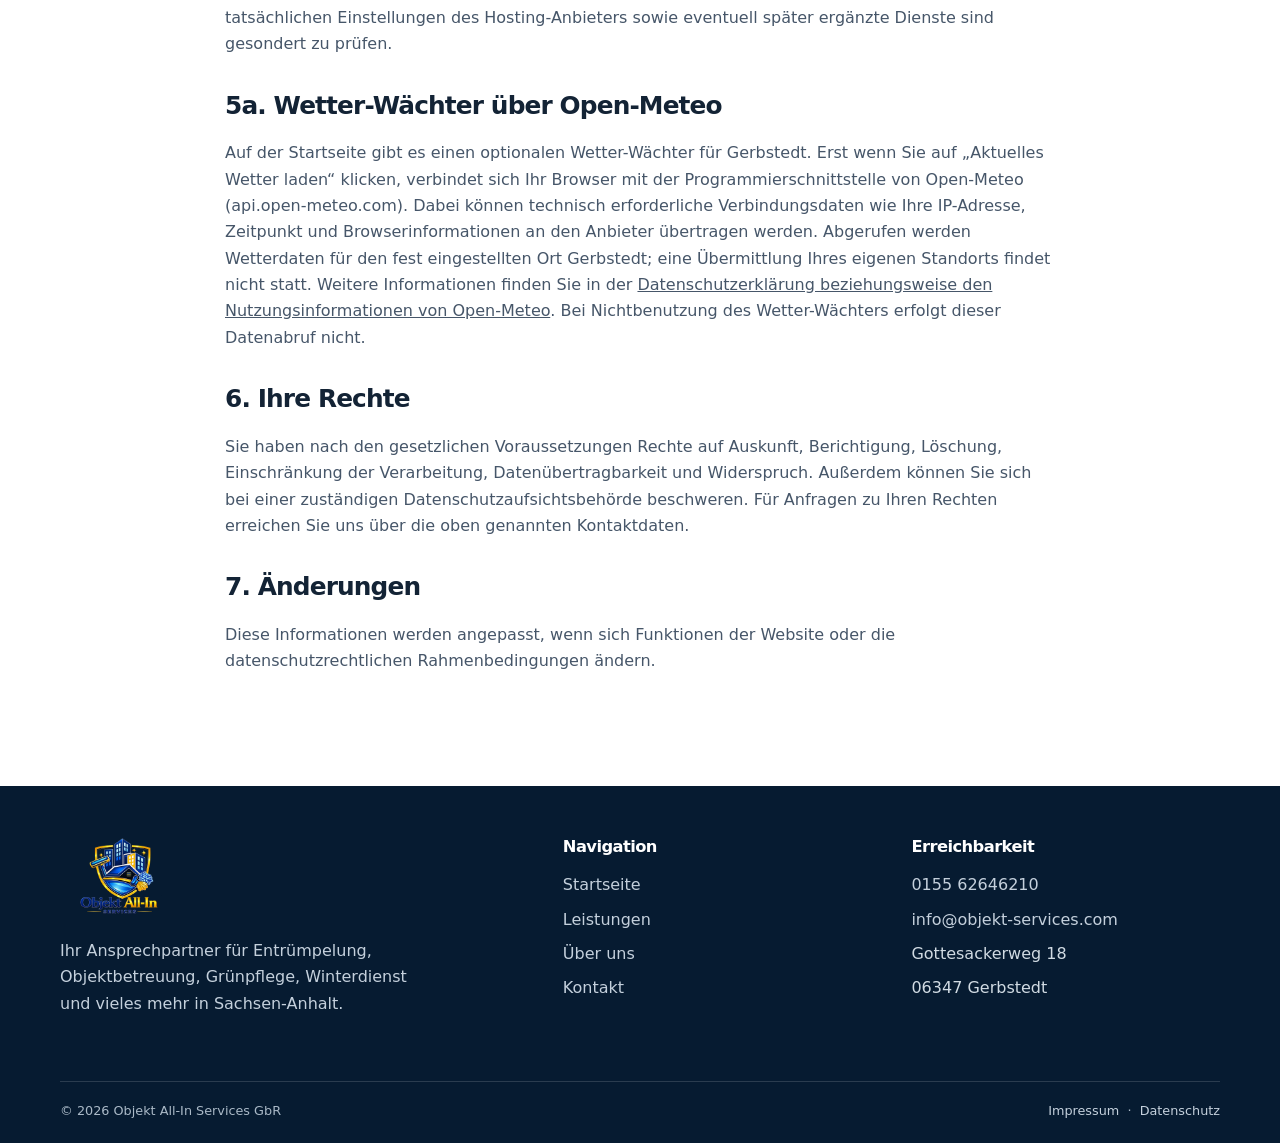
==== commit 46724d5e: "Fix legal page branding, favicon and imprint representation" ====
--- a/datenschutz.html
+++ b/datenschutz.html
@@ -1,4 +1,4 @@
-<!doctype html><html lang="de"><head><meta charset="utf-8"><meta name="viewport" content="width=device-width, initial-scale=1"><title>Datenschutz | Objekt All-In Services</title><meta name="description" content="Datenschutzhinweise von Objekt All-In Services GbR."><meta name="theme-color" content="#08213d"><meta name="robots" content="index, follow"><link rel="icon" type="image/svg+xml" href="favicon.svg"><link rel="stylesheet" href="styles.css"></head><body><svg xmlns="http://www.w3.org/2000/svg" style="position:absolute;width:0;height:0;overflow:hidden" aria-hidden="true">
+<!doctype html><html lang="de"><head><meta charset="utf-8"><meta name="viewport" content="width=device-width, initial-scale=1"><title>Datenschutz | Objekt All-In Services</title><meta name="description" content="Datenschutzhinweise von Objekt All-In Services GbR."><meta name="theme-color" content="#08213d"><meta name="robots" content="index, follow"><link rel="icon" type="image/webp" href="/assets/objekt-all-in-logo-transparent.webp?v=20261119"><link rel="stylesheet" href="/styles.css"><link rel="stylesheet" href="/mobile-actions.css"></head><body><svg xmlns="http://www.w3.org/2000/svg" style="position:absolute;width:0;height:0;overflow:hidden" aria-hidden="true">
 <symbol id="i-house" viewBox="0 0 32 32"><path d="M3 15 16 4l13 11M7 12v16h18V12M13 28V18h6v10"/></symbol>
 <symbol id="i-arrow" viewBox="0 0 24 24"><path d="M4 12h16m-6-6 6 6-6 6"/></symbol>
 <symbol id="i-pin" viewBox="0 0 24 24"><path d="M20 10c0 6-8 12-8 12S4 16 4 10a8 8 0 1 1 16 0Z"/><circle cx="12" cy="10" r="2.5"/></symbol>
@@ -13,4 +13,4 @@
 <symbol id="i-snow" viewBox="0 0 40 40"><path d="M20 3v34M3 20h34M8 8l24 24M32 8 8 32M14 7l6 5 6-5M14 33l6-5 6 5M7 14l5 6-5 6M33 14l-5 6 5 6"/></symbol>
 <symbol id="i-truck" viewBox="0 0 40 40"><path d="M3 12h21v19H3ZM24 19h7l6 7v5H24M7 31a4 4 0 1 0 8 0m15 0a4 4 0 1 0 8 0M29 19v7h8"/></symbol>
 <symbol id="i-clean" viewBox="0 0 40 40"><path d="M15 34 20 9m2-3 1-4m-4 10-8 20 17 3-5-21ZM11 27l15 3M30 8v8m-4-4h8M32 24v9m-5-5h10"/></symbol>
-</svg><a class="skip-link" href="#inhalt">Zum Inhalt springen</a><div class="topbar"><div class="wrap topbar-inner"><span>Regional für Sie im Einsatz: Gerbstedt und Sachsen-Anhalt</span><span>Fragen? <a href="tel:+4915562646210">0155 62646210</a></span></div></div><header class="site-header"><div class="wrap nav"><a class="brand" href="index.html" aria-label="Objekt All-In Services, Startseite"><span class="brand-mark"><svg viewBox="0 0 32 32" fill="none" stroke="currentColor" stroke-width="2.2" stroke-linecap="round" stroke-linejoin="round" aria-hidden="true"><use href="#i-house"/></svg></span><span class="brand-words"><strong>Objekt <span>All-In</span></strong><small>SERVICES</small></span></a><button class="menu-toggle" type="button" aria-label="Menü öffnen" aria-expanded="false" aria-controls="main-nav"><svg viewBox="0 0 24 24" fill="none" stroke="#08213d" stroke-width="2" stroke-linecap="round"><path d="M3 6h18M3 12h18M3 18h18"/></svg></button><nav class="nav-links" id="main-nav" aria-label="Hauptnavigation"><a href="index.html">Startseite</a><a href="index.html#leistungen">Leistungen</a><a href="index.html#ueber-uns">Über uns</a><a href="kontakt.html">Kontakt</a><a class="btn" href="kontakt.html">Anfrage stellen <svg class="" aria-hidden="true" viewBox="0 0 24 24" fill="none" stroke="currentColor" stroke-width="1.9" stroke-linecap="round" stroke-linejoin="round"><use href="#i-arrow"/></svg></a></nav></div></header><main id="inhalt"><section class="page-hero"><div class="wrap"><p class="eyebrow" style="color:#e1ca98">Rechtliches</p><h1>Datenschutz</h1><p>Informationen zum Umgang mit personenbezogenen Daten auf dieser Webseite.</p></div></section><div class="wrap legal"><p class="notice"><strong>Hinweis:</strong> Diese Erklärung ist ein Entwurf für eine statische Website auf Cloudflare Workers und Pages. Sie muss vor dem Livegang für die konkrete Hosting-Konfiguration und alle tatsächlich eingesetzten Dienste geprüft und gegebenenfalls ergänzt werden.</p><h2>1. Verantwortliche Stelle</h2><p>Objekt All-In Services GbR<br>Silvan Offermann und Lion Arakeljan<br>Gottesackerweg 18<br>06347 Gerbstedt<br>Deutschland<br>Telefon: <a href="tel:+4915562646210">+49 155 62646210</a><br>E-Mail: <a href="mailto:info@objekt-services.com">info@objekt-services.com</a></p><h2>2. Hosting und Server-Logs</h2><p>Die Website ist für eine Veröffentlichung über den Dienst Cloudflare Workers und Pages vorgesehen. Beim Aufruf einer Website werden technisch notwendige Verbindungsdaten verarbeitet, darunter beispielsweise IP-Adresse, Datum und Uhrzeit, aufgerufene Adresse sowie Browser- und Geräteinformationen. Diese Verarbeitung dient dem sicheren und technisch funktionsfähigen Betrieb der Website. Einzelheiten zu Anbieter, Empfängern, möglichen Drittlandtransfers und Speicherdauer sind vor dem Livegang anhand der tatsächlichen Cloudflare-Konfiguration zu ergänzen.</p><h2>3. Kontaktaufnahme</h2><p>Bei einer Kontaktaufnahme per E-Mail verwenden wir die übermittelten Angaben ausschließlich zur Bearbeitung Ihrer Anfrage und gegebenenfalls zur Anbahnung oder Durchführung eines Auftrags. Rechtsgrundlage ist je nach Anlass Art. 6 Abs. 1 lit. b oder lit. f DSGVO. Die Nachrichten werden aufbewahrt, solange dies zur Bearbeitung notwendig ist oder gesetzliche Pflichten bestehen.</p><h2>4. Kontaktformular</h2><p>Das Kontaktformular auf dieser Website versendet keine Inhalte an einen Webserver. Wenn Sie auf „E-Mail vorbereiten“ klicken, wird in Ihrem E-Mail-Programm eine Nachricht mit den eingegebenen Angaben vorbereitet. Erst durch Ihr Absenden über den E-Mail-Anbieter erfolgt die Übermittlung.</p><h2>5. Cookies und externe Inhalte</h2><p>Diese selbstständige Website setzt in ihrer vorliegenden Grundversion keine Analyse-, Marketing- oder Tracking-Cookies ein und bindet keine externen Schriften oder eingebetteten Karten ein. Die tatsächlichen Einstellungen des Hosting-Anbieters sowie eventuell später ergänzte Dienste sind gesondert zu prüfen.</p><h2>5a. Wetter-Wächter über Open-Meteo</h2><p>Auf der Startseite gibt es einen optionalen Wetter-Wächter für Gerbstedt. Erst wenn Sie auf „Aktuelles Wetter laden“ klicken, verbindet sich Ihr Browser mit der Programmierschnittstelle von Open-Meteo (api.open-meteo.com). Dabei können technisch erforderliche Verbindungsdaten wie Ihre IP-Adresse, Zeitpunkt und Browserinformationen an den Anbieter übertragen werden. Abgerufen werden Wetterdaten für den fest eingestellten Ort Gerbstedt; eine Übermittlung Ihres eigenen Standorts findet nicht statt. Weitere Informationen finden Sie in der <a href="https://open-meteo.com/en/terms" target="_blank" rel="noopener noreferrer">Datenschutzerklärung beziehungsweise den Nutzungsinformationen von Open-Meteo</a>. Bei Nichtbenutzung des Wetter-Wächters erfolgt dieser Datenabruf nicht.</p><h2>6. Ihre Rechte</h2><p>Sie haben nach den gesetzlichen Voraussetzungen Rechte auf Auskunft, Berichtigung, Löschung, Einschränkung der Verarbeitung, Datenübertragbarkeit und Widerspruch. Außerdem können Sie sich bei einer zuständigen Datenschutzaufsichtsbehörde beschweren. Für Anfragen zu Ihren Rechten erreichen Sie uns über die oben genannten Kontaktdaten.</p><h2>7. Änderungen</h2><p>Diese Informationen werden angepasst, wenn sich Funktionen der Website oder die datenschutzrechtlichen Rahmenbedingungen ändern.</p></div></main><footer class="footer"><div class="wrap"><div class="footer-grid"><div><a class="brand" href="index.html" aria-label="Objekt All-In Services, Startseite"><span class="brand-mark"><svg viewBox="0 0 32 32" fill="none" stroke="currentColor" stroke-width="2.2" stroke-linecap="round" stroke-linejoin="round" aria-hidden="true"><use href="#i-house"/></svg></span><span class="brand-words"><strong>Objekt <span>All-In</span></strong><small>SERVICES</small></span></a><p style="max-width:360px;margin-top:22px">Ihr Ansprechpartner für Entrümpelung, Objektbetreuung, Grünpflege, Winterdienst und vieles mehr in Sachsen-Anhalt.</p></div><div><h3>Navigation</h3><div class="footer-links"><a href="index.html">Startseite</a><a href="index.html#leistungen">Leistungen</a><a href="index.html#ueber-uns">Über uns</a><a href="kontakt.html">Kontakt</a></div></div><div><h3>Erreichbarkeit</h3><div class="footer-links"><a href="tel:+4915562646210">0155 62646210</a><a href="mailto:info@objekt-services.com">info@objekt-services.com</a><span>Gottesackerweg 18</span><span>06347 Gerbstedt</span></div></div></div><div class="footer-bottom"><span>© <span data-year>2026</span> Objekt All-In Services GbR</span><span><a href="impressum.html">Impressum</a> &nbsp;·&nbsp; <a href="datenschutz.html">Datenschutz</a></span></div></div></footer><script src="script.js" defer></script></body></html>+</svg><a class="skip-link" href="#inhalt">Zum Inhalt springen</a><div class="topbar"><div class="wrap topbar-inner"><span>Regional für Sie im Einsatz: Gerbstedt und Sachsen-Anhalt</span><span>Fragen? <a href="tel:+4915562646210">0155 62646210</a></span></div></div><header class="site-header"><div class="wrap nav"><a class="brand" href="/" aria-label="Objekt All-In Services, Startseite"><img class="brand-logo" src="/assets/objekt-all-in-logo-transparent.webp" width="600" height="488" alt="Objekt All-In Services" decoding="async" style="display:block;width:122px;height:78px;object-fit:contain"></a><button class="menu-toggle" type="button" aria-label="Menü öffnen" aria-expanded="false" aria-controls="main-nav"><svg viewBox="0 0 24 24" fill="none" stroke="#08213d" stroke-width="2" stroke-linecap="round"><path d="M3 6h18M3 12h18M3 18h18"/></svg></button><nav class="nav-links" id="main-nav" aria-label="Hauptnavigation"><a href="/">Startseite</a><a href="/#leistungen">Leistungen</a><a href="/#ueber-uns">Über uns</a><a href="/kontakt">Kontakt</a><a class="btn" href="/kontakt">Anfrage stellen <svg class="" aria-hidden="true" viewBox="0 0 24 24" fill="none" stroke="currentColor" stroke-width="1.9" stroke-linecap="round" stroke-linejoin="round"><use href="#i-arrow"/></svg></a></nav></div></header><main id="inhalt"><section class="page-hero"><div class="wrap"><p class="eyebrow" style="color:#e1ca98">Rechtliches</p><h1>Datenschutz</h1><p>Informationen zum Umgang mit personenbezogenen Daten auf dieser Webseite.</p></div></section><div class="wrap legal"><p class="notice"><strong>Hinweis:</strong> Diese Erklärung ist ein Entwurf für eine statische Website auf Cloudflare Workers und Pages. Sie muss vor dem Livegang für die konkrete Hosting-Konfiguration und alle tatsächlich eingesetzten Dienste geprüft und gegebenenfalls ergänzt werden.</p><h2>1. Verantwortliche Stelle</h2><p>Objekt All-In Services GbR<br>Silvan Offermann und Lion Arakeljan<br>Gottesackerweg 18<br>06347 Gerbstedt<br>Deutschland<br>Telefon: <a href="tel:+4915562646210">+49 155 62646210</a><br>E-Mail: <a href="mailto:info@objekt-services.com">info@objekt-services.com</a></p><h2>2. Hosting und Server-Logs</h2><p>Die Website ist für eine Veröffentlichung über den Dienst Cloudflare Workers und Pages vorgesehen. Beim Aufruf einer Website werden technisch notwendige Verbindungsdaten verarbeitet, darunter beispielsweise IP-Adresse, Datum und Uhrzeit, aufgerufene Adresse sowie Browser- und Geräteinformationen. Diese Verarbeitung dient dem sicheren und technisch funktionsfähigen Betrieb der Website. Einzelheiten zu Anbieter, Empfängern, möglichen Drittlandtransfers und Speicherdauer sind vor dem Livegang anhand der tatsächlichen Cloudflare-Konfiguration zu ergänzen.</p><h2>3. Kontaktaufnahme</h2><p>Bei einer Kontaktaufnahme per E-Mail verwenden wir die übermittelten Angaben ausschließlich zur Bearbeitung Ihrer Anfrage und gegebenenfalls zur Anbahnung oder Durchführung eines Auftrags. Rechtsgrundlage ist je nach Anlass Art. 6 Abs. 1 lit. b oder lit. f DSGVO. Die Nachrichten werden aufbewahrt, solange dies zur Bearbeitung notwendig ist oder gesetzliche Pflichten bestehen.</p><h2>4. Kontaktformular</h2><p>Das Kontaktformular auf dieser Website versendet keine Inhalte an einen Webserver. Wenn Sie auf „E-Mail vorbereiten“ klicken, wird in Ihrem E-Mail-Programm eine Nachricht mit den eingegebenen Angaben vorbereitet. Erst durch Ihr Absenden über den E-Mail-Anbieter erfolgt die Übermittlung.</p><h2>5. Cookies und externe Inhalte</h2><p>Diese selbstständige Website setzt in ihrer vorliegenden Grundversion keine Analyse-, Marketing- oder Tracking-Cookies ein und bindet keine externen Schriften oder eingebetteten Karten ein. Die tatsächlichen Einstellungen des Hosting-Anbieters sowie eventuell später ergänzte Dienste sind gesondert zu prüfen.</p><h2>5a. Wetter-Wächter über Open-Meteo</h2><p>Auf der Startseite gibt es einen optionalen Wetter-Wächter für Gerbstedt. Erst wenn Sie auf „Aktuelles Wetter laden“ klicken, verbindet sich Ihr Browser mit der Programmierschnittstelle von Open-Meteo (api.open-meteo.com). Dabei können technisch erforderliche Verbindungsdaten wie Ihre IP-Adresse, Zeitpunkt und Browserinformationen an den Anbieter übertragen werden. Abgerufen werden Wetterdaten für den fest eingestellten Ort Gerbstedt; eine Übermittlung Ihres eigenen Standorts findet nicht statt. Weitere Informationen finden Sie in der <a href="https://open-meteo.com/en/terms" target="_blank" rel="noopener noreferrer">Datenschutzerklärung beziehungsweise den Nutzungsinformationen von Open-Meteo</a>. Bei Nichtbenutzung des Wetter-Wächters erfolgt dieser Datenabruf nicht.</p><h2>6. Ihre Rechte</h2><p>Sie haben nach den gesetzlichen Voraussetzungen Rechte auf Auskunft, Berichtigung, Löschung, Einschränkung der Verarbeitung, Datenübertragbarkeit und Widerspruch. Außerdem können Sie sich bei einer zuständigen Datenschutzaufsichtsbehörde beschweren. Für Anfragen zu Ihren Rechten erreichen Sie uns über die oben genannten Kontaktdaten.</p><h2>7. Änderungen</h2><p>Diese Informationen werden angepasst, wenn sich Funktionen der Website oder die datenschutzrechtlichen Rahmenbedingungen ändern.</p></div></main><footer class="footer"><div class="wrap"><div class="footer-grid"><div><a class="brand" href="/" aria-label="Objekt All-In Services, Startseite"><img class="brand-logo" src="/assets/objekt-all-in-logo-transparent.webp" width="600" height="488" alt="Objekt All-In Services" decoding="async" style="display:block;width:122px;height:78px;object-fit:contain"></a><p style="max-width:360px;margin-top:22px">Ihr Ansprechpartner für Entrümpelung, Objektbetreuung, Grünpflege, Winterdienst und vieles mehr in Sachsen-Anhalt.</p></div><div><h3>Navigation</h3><div class="footer-links"><a href="/">Startseite</a><a href="/#leistungen">Leistungen</a><a href="/#ueber-uns">Über uns</a><a href="/kontakt">Kontakt</a></div></div><div><h3>Erreichbarkeit</h3><div class="footer-links"><a href="tel:+4915562646210">0155 62646210</a><a href="mailto:info@objekt-services.com">info@objekt-services.com</a><span>Gottesackerweg 18</span><span>06347 Gerbstedt</span></div></div></div><div class="footer-bottom"><span>© <span data-year>2026</span> Objekt All-In Services GbR</span><span><a href="/impressum">Impressum</a> &nbsp;·&nbsp; <a href="/datenschutz">Datenschutz</a></span></div></div></footer><script src="/script.js" defer></script><nav class="mobile-action-bar" aria-label="Schnellkontakt"><a class="mobile-call" href="tel:+4915562646210" aria-label="Objekt All-In Services anrufen"><svg viewBox="0 0 24 24" aria-hidden="true"><path d="M5 3h4l2 5-2.5 2a16 16 0 0 0 5.5 5.5L16 13l5 2v4a2 2 0 0 1-2 2C10 21 3 14 3 5a2 2 0 0 1 2-2Z"/></svg><span>Anrufen</span></a><a class="mobile-inquiry" href="/#kontakt" aria-label="Zur unverbindlichen Anfrage">Anfrage</a></nav></body></html>
--- a/mobile-actions.css
+++ b/mobile-actions.css
@@ -0,0 +1,42 @@
+/* Dauerhaft sichtbare mobile Kontaktleiste */
+.mobile-action-bar{display:none}
+@media(max-width:780px){
+  html{scroll-padding-bottom:112px}
+  body{padding-bottom:calc(88px + env(safe-area-inset-bottom,0px))}
+  .mobile-action-bar{
+    color-scheme:dark;
+    position:fixed;bottom:0;left:0;right:0;z-index:1100;
+    display:flex;align-items:center;gap:12px;
+    padding:10px max(15px,env(safe-area-inset-right,0px)) calc(10px + env(safe-area-inset-bottom,0px)) max(15px,env(safe-area-inset-left,0px));
+    background:#061538!important;
+    border-top:1px solid rgba(199,216,243,.28);
+    box-shadow:0 -9px 22px rgba(1,12,33,.22);
+    font-family:system-ui,-apple-system,"Segoe UI",Roboto,Arial,sans-serif;
+  }
+  .mobile-action-bar a{
+    box-sizing:border-box;min-width:0;flex:1;
+    display:inline-flex;align-items:center;justify-content:center;gap:10px;
+    min-height:54px;padding:12px 10px;
+    border-radius:999px;text-decoration:none!important;
+    font-size:clamp(15px,4.2vw,19px);font-weight:780;line-height:1.15;
+    white-space:nowrap;text-align:center;
+    -webkit-tap-highlight-color:transparent;
+  }
+  .mobile-action-bar .mobile-call{
+    color:#fff!important;-webkit-text-fill-color:#fff;
+    background:linear-gradient(180deg,#ec860e,#be5100)!important;
+    border:1px solid #ff9c28;
+  }
+  .mobile-action-bar .mobile-inquiry{
+    color:#fff!important;-webkit-text-fill-color:#fff;
+    background:#071942!important;border:2px solid #dae8ff;
+  }
+  .mobile-action-bar .mobile-call svg{flex:0 0 20px;width:20px;height:20px;stroke:#fff;fill:none;stroke-width:2;stroke-linecap:round;stroke-linejoin:round}
+  .mobile-action-bar a:focus-visible{outline:3px solid #ffd86f;outline-offset:2px}
+  .mobile-action-bar a:active{filter:brightness(.92)}
+  #kontakt{scroll-margin-top:95px}
+}
+@media(max-width:360px){
+  .mobile-action-bar{gap:8px;padding-left:10px;padding-right:10px}
+  .mobile-action-bar a{font-size:15px;gap:7px;padding:11px 6px}
+}
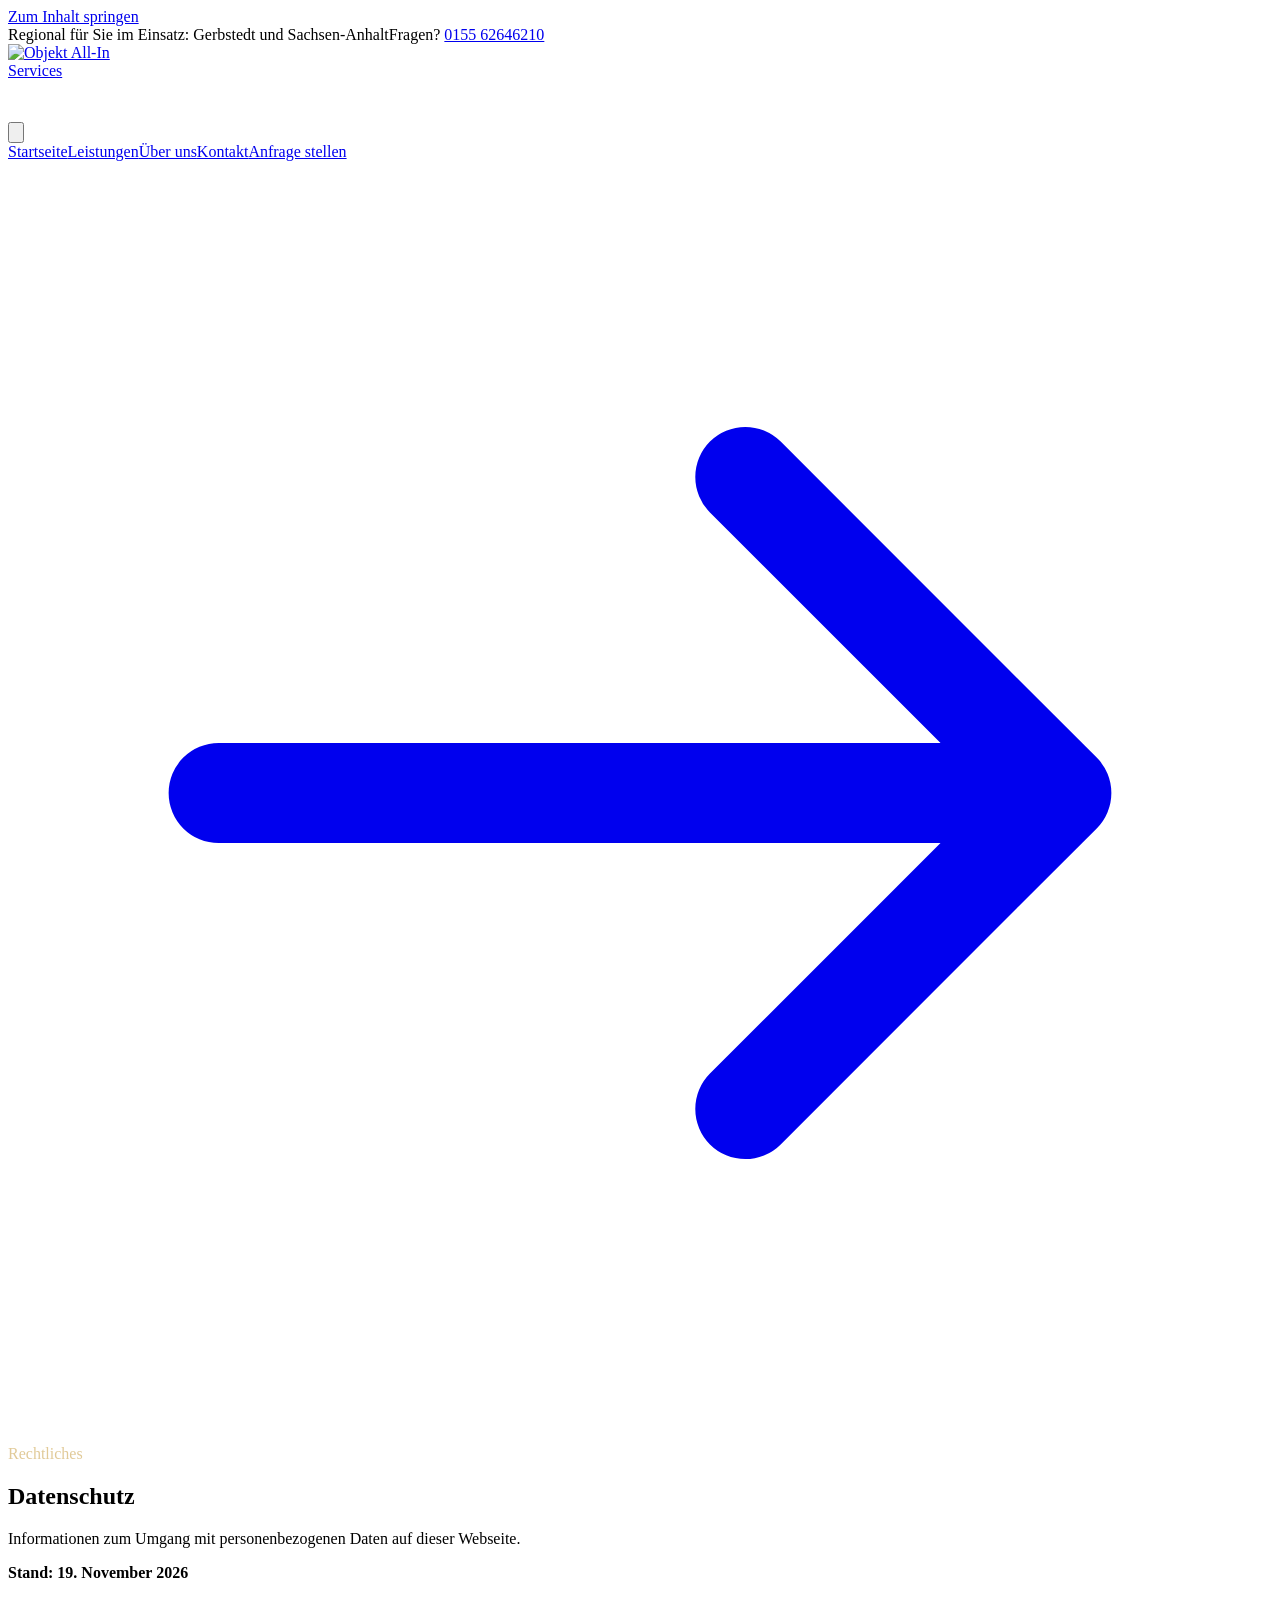
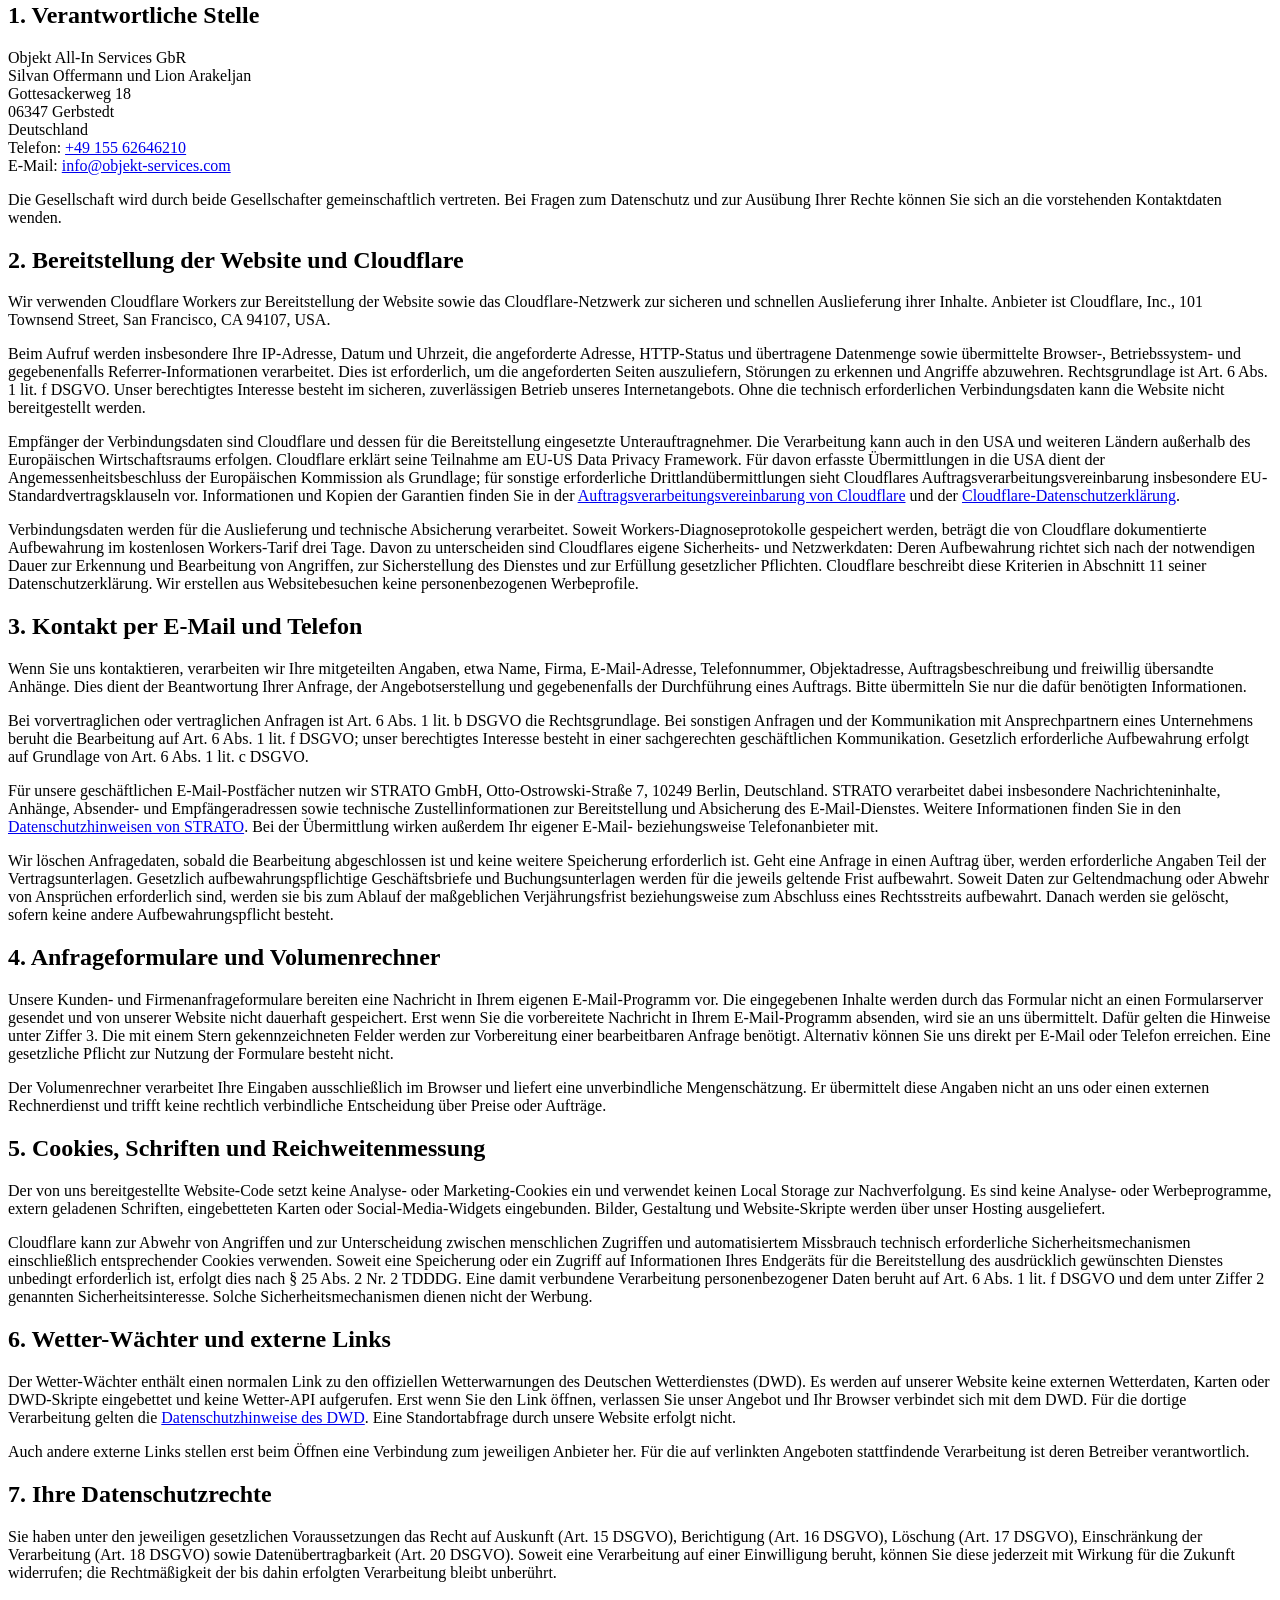
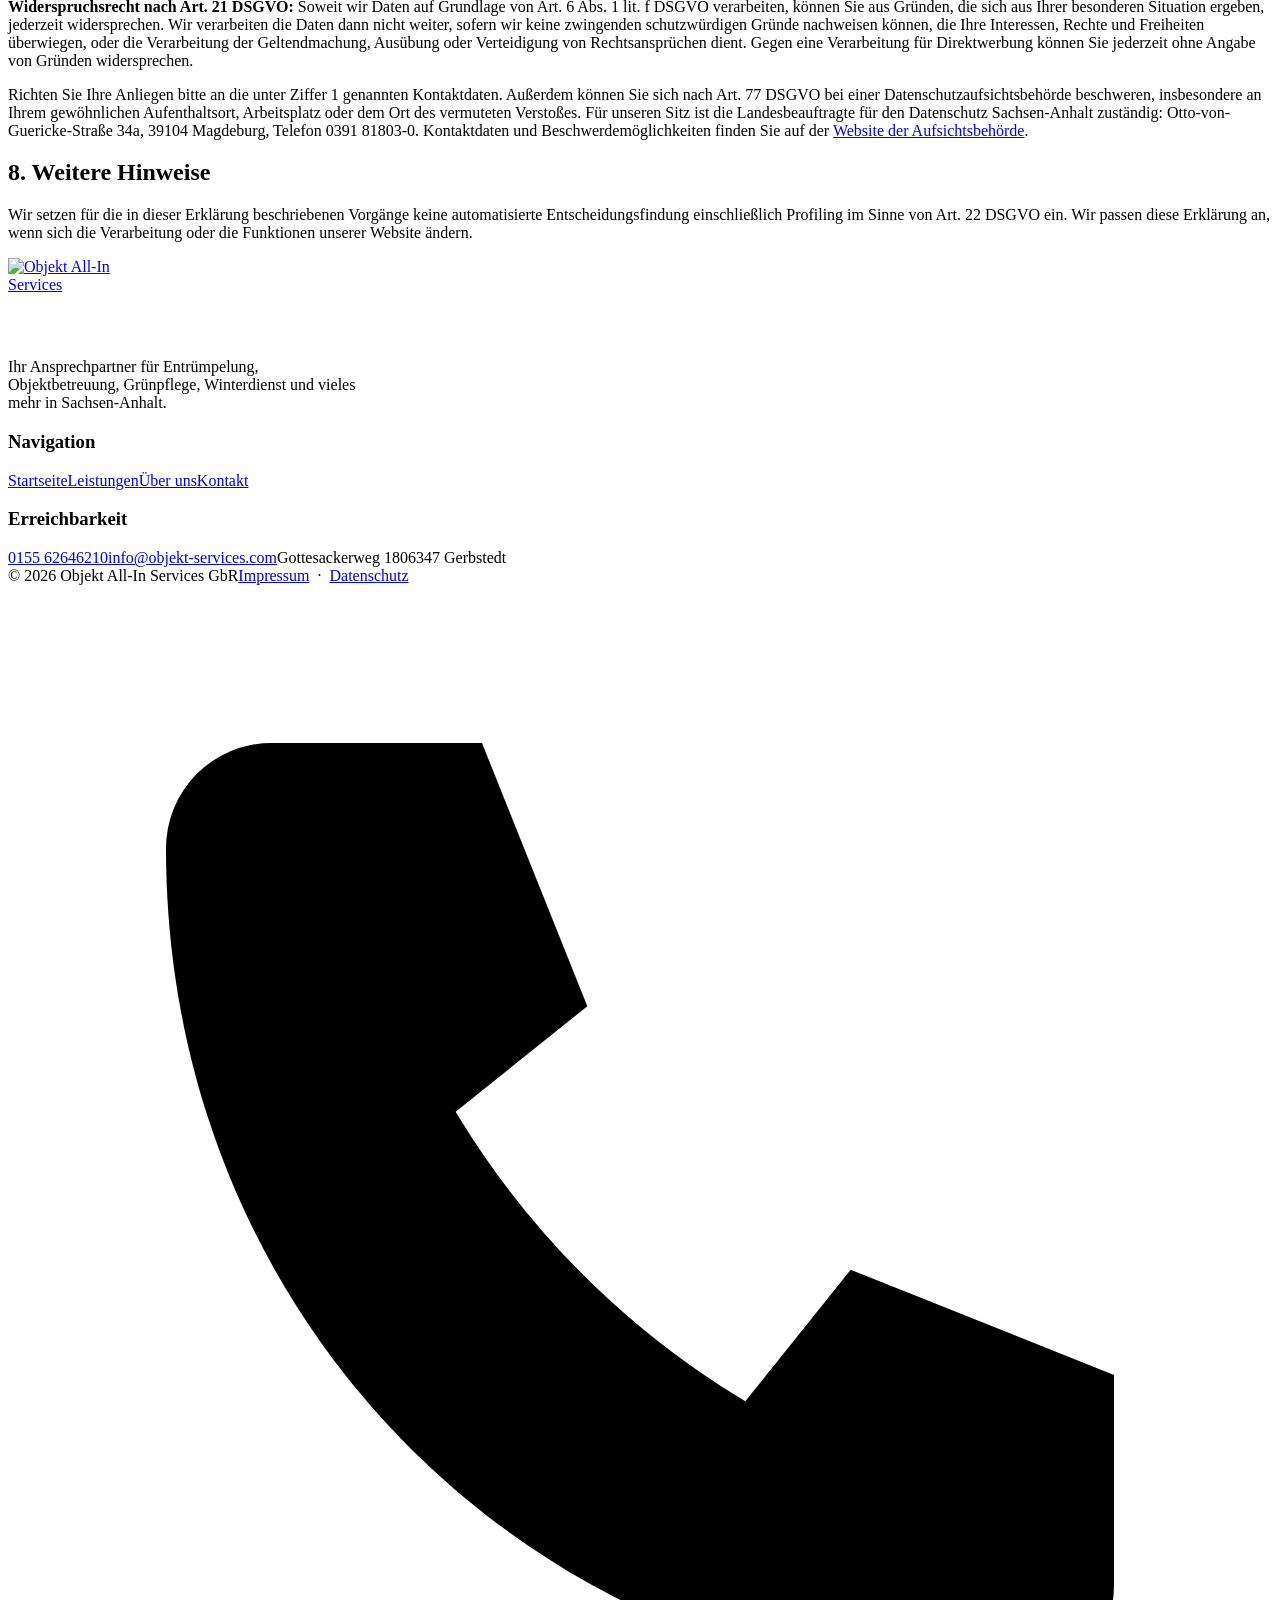
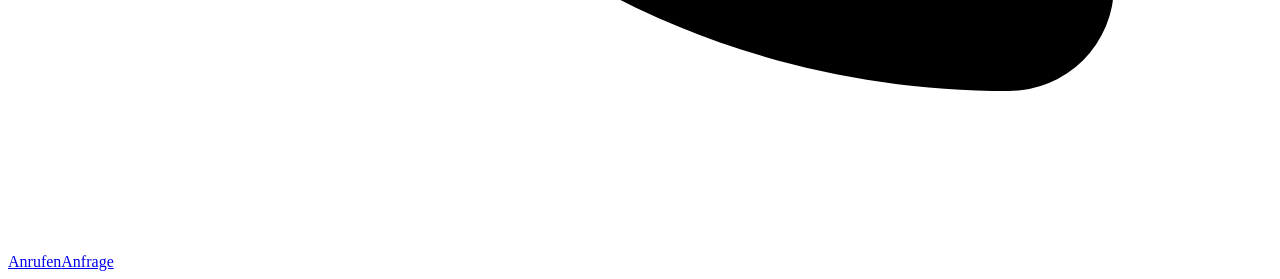
==== commit e6c6cc07: "Complete privacy disclosures and replace weather API with official DWD warning link" ====
--- a/datenschutz.html
+++ b/datenschutz.html
@@ -13,4 +13,32 @@
 <symbol id="i-snow" viewBox="0 0 40 40"><path d="M20 3v34M3 20h34M8 8l24 24M32 8 8 32M14 7l6 5 6-5M14 33l6-5 6 5M7 14l5 6-5 6M33 14l-5 6 5 6"/></symbol>
 <symbol id="i-truck" viewBox="0 0 40 40"><path d="M3 12h21v19H3ZM24 19h7l6 7v5H24M7 31a4 4 0 1 0 8 0m15 0a4 4 0 1 0 8 0M29 19v7h8"/></symbol>
 <symbol id="i-clean" viewBox="0 0 40 40"><path d="M15 34 20 9m2-3 1-4m-4 10-8 20 17 3-5-21ZM11 27l15 3M30 8v8m-4-4h8M32 24v9m-5-5h10"/></symbol>
-</svg><a class="skip-link" href="#inhalt">Zum Inhalt springen</a><div class="topbar"><div class="wrap topbar-inner"><span>Regional für Sie im Einsatz: Gerbstedt und Sachsen-Anhalt</span><span>Fragen? <a href="tel:+4915562646210">0155 62646210</a></span></div></div><header class="site-header"><div class="wrap nav"><a class="brand" href="/" aria-label="Objekt All-In Services, Startseite"><img class="brand-logo" src="/assets/objekt-all-in-logo-transparent.webp" width="600" height="488" alt="Objekt All-In Services" decoding="async" style="display:block;width:122px;height:78px;object-fit:contain"></a><button class="menu-toggle" type="button" aria-label="Menü öffnen" aria-expanded="false" aria-controls="main-nav"><svg viewBox="0 0 24 24" fill="none" stroke="#08213d" stroke-width="2" stroke-linecap="round"><path d="M3 6h18M3 12h18M3 18h18"/></svg></button><nav class="nav-links" id="main-nav" aria-label="Hauptnavigation"><a href="/">Startseite</a><a href="/#leistungen">Leistungen</a><a href="/#ueber-uns">Über uns</a><a href="/kontakt">Kontakt</a><a class="btn" href="/kontakt">Anfrage stellen <svg class="" aria-hidden="true" viewBox="0 0 24 24" fill="none" stroke="currentColor" stroke-width="1.9" stroke-linecap="round" stroke-linejoin="round"><use href="#i-arrow"/></svg></a></nav></div></header><main id="inhalt"><section class="page-hero"><div class="wrap"><p class="eyebrow" style="color:#e1ca98">Rechtliches</p><h1>Datenschutz</h1><p>Informationen zum Umgang mit personenbezogenen Daten auf dieser Webseite.</p></div></section><div class="wrap legal"><p class="notice"><strong>Hinweis:</strong> Diese Erklärung ist ein Entwurf für eine statische Website auf Cloudflare Workers und Pages. Sie muss vor dem Livegang für die konkrete Hosting-Konfiguration und alle tatsächlich eingesetzten Dienste geprüft und gegebenenfalls ergänzt werden.</p><h2>1. Verantwortliche Stelle</h2><p>Objekt All-In Services GbR<br>Silvan Offermann und Lion Arakeljan<br>Gottesackerweg 18<br>06347 Gerbstedt<br>Deutschland<br>Telefon: <a href="tel:+4915562646210">+49 155 62646210</a><br>E-Mail: <a href="mailto:info@objekt-services.com">info@objekt-services.com</a></p><h2>2. Hosting und Server-Logs</h2><p>Die Website ist für eine Veröffentlichung über den Dienst Cloudflare Workers und Pages vorgesehen. Beim Aufruf einer Website werden technisch notwendige Verbindungsdaten verarbeitet, darunter beispielsweise IP-Adresse, Datum und Uhrzeit, aufgerufene Adresse sowie Browser- und Geräteinformationen. Diese Verarbeitung dient dem sicheren und technisch funktionsfähigen Betrieb der Website. Einzelheiten zu Anbieter, Empfängern, möglichen Drittlandtransfers und Speicherdauer sind vor dem Livegang anhand der tatsächlichen Cloudflare-Konfiguration zu ergänzen.</p><h2>3. Kontaktaufnahme</h2><p>Bei einer Kontaktaufnahme per E-Mail verwenden wir die übermittelten Angaben ausschließlich zur Bearbeitung Ihrer Anfrage und gegebenenfalls zur Anbahnung oder Durchführung eines Auftrags. Rechtsgrundlage ist je nach Anlass Art. 6 Abs. 1 lit. b oder lit. f DSGVO. Die Nachrichten werden aufbewahrt, solange dies zur Bearbeitung notwendig ist oder gesetzliche Pflichten bestehen.</p><h2>4. Kontaktformular</h2><p>Das Kontaktformular auf dieser Website versendet keine Inhalte an einen Webserver. Wenn Sie auf „E-Mail vorbereiten“ klicken, wird in Ihrem E-Mail-Programm eine Nachricht mit den eingegebenen Angaben vorbereitet. Erst durch Ihr Absenden über den E-Mail-Anbieter erfolgt die Übermittlung.</p><h2>5. Cookies und externe Inhalte</h2><p>Diese selbstständige Website setzt in ihrer vorliegenden Grundversion keine Analyse-, Marketing- oder Tracking-Cookies ein und bindet keine externen Schriften oder eingebetteten Karten ein. Die tatsächlichen Einstellungen des Hosting-Anbieters sowie eventuell später ergänzte Dienste sind gesondert zu prüfen.</p><h2>5a. Wetter-Wächter über Open-Meteo</h2><p>Auf der Startseite gibt es einen optionalen Wetter-Wächter für Gerbstedt. Erst wenn Sie auf „Aktuelles Wetter laden“ klicken, verbindet sich Ihr Browser mit der Programmierschnittstelle von Open-Meteo (api.open-meteo.com). Dabei können technisch erforderliche Verbindungsdaten wie Ihre IP-Adresse, Zeitpunkt und Browserinformationen an den Anbieter übertragen werden. Abgerufen werden Wetterdaten für den fest eingestellten Ort Gerbstedt; eine Übermittlung Ihres eigenen Standorts findet nicht statt. Weitere Informationen finden Sie in der <a href="https://open-meteo.com/en/terms" target="_blank" rel="noopener noreferrer">Datenschutzerklärung beziehungsweise den Nutzungsinformationen von Open-Meteo</a>. Bei Nichtbenutzung des Wetter-Wächters erfolgt dieser Datenabruf nicht.</p><h2>6. Ihre Rechte</h2><p>Sie haben nach den gesetzlichen Voraussetzungen Rechte auf Auskunft, Berichtigung, Löschung, Einschränkung der Verarbeitung, Datenübertragbarkeit und Widerspruch. Außerdem können Sie sich bei einer zuständigen Datenschutzaufsichtsbehörde beschweren. Für Anfragen zu Ihren Rechten erreichen Sie uns über die oben genannten Kontaktdaten.</p><h2>7. Änderungen</h2><p>Diese Informationen werden angepasst, wenn sich Funktionen der Website oder die datenschutzrechtlichen Rahmenbedingungen ändern.</p></div></main><footer class="footer"><div class="wrap"><div class="footer-grid"><div><a class="brand" href="/" aria-label="Objekt All-In Services, Startseite"><img class="brand-logo" src="/assets/objekt-all-in-logo-transparent.webp" width="600" height="488" alt="Objekt All-In Services" decoding="async" style="display:block;width:122px;height:78px;object-fit:contain"></a><p style="max-width:360px;margin-top:22px">Ihr Ansprechpartner für Entrümpelung, Objektbetreuung, Grünpflege, Winterdienst und vieles mehr in Sachsen-Anhalt.</p></div><div><h3>Navigation</h3><div class="footer-links"><a href="/">Startseite</a><a href="/#leistungen">Leistungen</a><a href="/#ueber-uns">Über uns</a><a href="/kontakt">Kontakt</a></div></div><div><h3>Erreichbarkeit</h3><div class="footer-links"><a href="tel:+4915562646210">0155 62646210</a><a href="mailto:info@objekt-services.com">info@objekt-services.com</a><span>Gottesackerweg 18</span><span>06347 Gerbstedt</span></div></div></div><div class="footer-bottom"><span>© <span data-year>2026</span> Objekt All-In Services GbR</span><span><a href="/impressum">Impressum</a> &nbsp;·&nbsp; <a href="/datenschutz">Datenschutz</a></span></div></div></footer><script src="/script.js" defer></script><nav class="mobile-action-bar" aria-label="Schnellkontakt"><a class="mobile-call" href="tel:+4915562646210" aria-label="Objekt All-In Services anrufen"><svg viewBox="0 0 24 24" aria-hidden="true"><path d="M5 3h4l2 5-2.5 2a16 16 0 0 0 5.5 5.5L16 13l5 2v4a2 2 0 0 1-2 2C10 21 3 14 3 5a2 2 0 0 1 2-2Z"/></svg><span>Anrufen</span></a><a class="mobile-inquiry" href="/#kontakt" aria-label="Zur unverbindlichen Anfrage">Anfrage</a></nav></body></html>+</svg><a class="skip-link" href="#inhalt">Zum Inhalt springen</a><div class="topbar"><div class="wrap topbar-inner"><span>Regional für Sie im Einsatz: Gerbstedt und Sachsen-Anhalt</span><span>Fragen? <a href="tel:+4915562646210">0155 62646210</a></span></div></div><header class="site-header"><div class="wrap nav"><a class="brand" href="/" aria-label="Objekt All-In Services, Startseite"><img class="brand-logo" src="/assets/objekt-all-in-logo-transparent.webp" width="600" height="488" alt="Objekt All-In Services" decoding="async" style="display:block;width:122px;height:78px;object-fit:contain"></a><button class="menu-toggle" type="button" aria-label="Menü öffnen" aria-expanded="false" aria-controls="main-nav"><svg viewBox="0 0 24 24" fill="none" stroke="#08213d" stroke-width="2" stroke-linecap="round"><path d="M3 6h18M3 12h18M3 18h18"/></svg></button><nav class="nav-links" id="main-nav" aria-label="Hauptnavigation"><a href="/">Startseite</a><a href="/#leistungen">Leistungen</a><a href="/#ueber-uns">Über uns</a><a href="/kontakt">Kontakt</a><a class="btn" href="/kontakt">Anfrage stellen <svg class="" aria-hidden="true" viewBox="0 0 24 24" fill="none" stroke="currentColor" stroke-width="1.9" stroke-linecap="round" stroke-linejoin="round"><use href="#i-arrow"/></svg></a></nav></div></header><main id="inhalt"><section class="page-hero"><div class="wrap"><p class="eyebrow" style="color:#e1ca98">Rechtliches</p><h1>Datenschutz</h1><p>Informationen zum Umgang mit personenbezogenen Daten auf dieser Webseite.</p></div></section><div class="wrap legal"><p><strong>Stand: 19. November 2026</strong></p>
+<h2>1. Verantwortliche Stelle</h2>
+<p>Objekt All-In Services GbR<br>Silvan Offermann und Lion Arakeljan<br>Gottesackerweg 18<br>06347 Gerbstedt<br>Deutschland<br>Telefon: <a href="tel:+4915562646210">+49 155 62646210</a><br>E-Mail: <a href="mailto:info@objekt-services.com">info@objekt-services.com</a></p>
+<p>Die Gesellschaft wird durch beide Gesellschafter gemeinschaftlich vertreten. Bei Fragen zum Datenschutz und zur Ausübung Ihrer Rechte können Sie sich an die vorstehenden Kontaktdaten wenden.</p>
+<h2>2. Bereitstellung der Website und Cloudflare</h2>
+<p>Wir verwenden Cloudflare Workers zur Bereitstellung der Website sowie das Cloudflare-Netzwerk zur sicheren und schnellen Auslieferung ihrer Inhalte. Anbieter ist Cloudflare, Inc., 101 Townsend Street, San Francisco, CA 94107, USA.</p>
+<p>Beim Aufruf werden insbesondere Ihre IP-Adresse, Datum und Uhrzeit, die angeforderte Adresse, HTTP-Status und übertragene Datenmenge sowie übermittelte Browser-, Betriebssystem- und gegebenenfalls Referrer-Informationen verarbeitet. Dies ist erforderlich, um die angeforderten Seiten auszuliefern, Störungen zu erkennen und Angriffe abzuwehren. Rechtsgrundlage ist Art. 6 Abs. 1 lit. f DSGVO. Unser berechtigtes Interesse besteht im sicheren, zuverlässigen Betrieb unseres Internetangebots. Ohne die technisch erforderlichen Verbindungsdaten kann die Website nicht bereitgestellt werden.</p>
+<p>Empfänger der Verbindungsdaten sind Cloudflare und dessen für die Bereitstellung eingesetzte Unterauftragnehmer. Die Verarbeitung kann auch in den USA und weiteren Ländern außerhalb des Europäischen Wirtschaftsraums erfolgen. Cloudflare erklärt seine Teilnahme am EU-US Data Privacy Framework. Für davon erfasste Übermittlungen in die USA dient der Angemessenheitsbeschluss der Europäischen Kommission als Grundlage; für sonstige erforderliche Drittlandübermittlungen sieht Cloudflares Auftragsverarbeitungsvereinbarung insbesondere EU-Standardvertragsklauseln vor. Informationen und Kopien der Garantien finden Sie in der <a href="https://www.cloudflare.com/cloudflare-customer-dpa/" target="_blank" rel="noopener noreferrer">Auftragsverarbeitungsvereinbarung von Cloudflare</a> und der <a href="https://www.cloudflare.com/privacypolicy/" target="_blank" rel="noopener noreferrer">Cloudflare-Datenschutzerklärung</a>.</p>
+<p>Verbindungsdaten werden für die Auslieferung und technische Absicherung verarbeitet. Soweit Workers-Diagnoseprotokolle gespeichert werden, beträgt die von Cloudflare dokumentierte Aufbewahrung im kostenlosen Workers-Tarif drei Tage. Davon zu unterscheiden sind Cloudflares eigene Sicherheits- und Netzwerkdaten: Deren Aufbewahrung richtet sich nach der notwendigen Dauer zur Erkennung und Bearbeitung von Angriffen, zur Sicherstellung des Dienstes und zur Erfüllung gesetzlicher Pflichten. Cloudflare beschreibt diese Kriterien in Abschnitt 11 seiner Datenschutzerklärung. Wir erstellen aus Websitebesuchen keine personenbezogenen Werbeprofile.</p>
+<h2 id="anfragen">3. Kontakt per E-Mail und Telefon</h2>
+<p>Wenn Sie uns kontaktieren, verarbeiten wir Ihre mitgeteilten Angaben, etwa Name, Firma, E-Mail-Adresse, Telefonnummer, Objektadresse, Auftragsbeschreibung und freiwillig übersandte Anhänge. Dies dient der Beantwortung Ihrer Anfrage, der Angebotserstellung und gegebenenfalls der Durchführung eines Auftrags. Bitte übermitteln Sie nur die dafür benötigten Informationen.</p>
+<p>Bei vorvertraglichen oder vertraglichen Anfragen ist Art. 6 Abs. 1 lit. b DSGVO die Rechtsgrundlage. Bei sonstigen Anfragen und der Kommunikation mit Ansprechpartnern eines Unternehmens beruht die Bearbeitung auf Art. 6 Abs. 1 lit. f DSGVO; unser berechtigtes Interesse besteht in einer sachgerechten geschäftlichen Kommunikation. Gesetzlich erforderliche Aufbewahrung erfolgt auf Grundlage von Art. 6 Abs. 1 lit. c DSGVO.</p>
+<p>Für unsere geschäftlichen E-Mail-Postfächer nutzen wir STRATO GmbH, Otto-Ostrowski-Straße 7, 10249 Berlin, Deutschland. STRATO verarbeitet dabei insbesondere Nachrichteninhalte, Anhänge, Absender- und Empfängeradressen sowie technische Zustellinformationen zur Bereitstellung und Absicherung des E-Mail-Dienstes. Weitere Informationen finden Sie in den <a href="https://www.strato.de/datenschutz/" target="_blank" rel="noopener noreferrer">Datenschutzhinweisen von STRATO</a>. Bei der Übermittlung wirken außerdem Ihr eigener E-Mail- beziehungsweise Telefonanbieter mit.</p>
+<p>Wir löschen Anfragedaten, sobald die Bearbeitung abgeschlossen ist und keine weitere Speicherung erforderlich ist. Geht eine Anfrage in einen Auftrag über, werden erforderliche Angaben Teil der Vertragsunterlagen. Gesetzlich aufbewahrungspflichtige Geschäftsbriefe und Buchungsunterlagen werden für die jeweils geltende Frist aufbewahrt. Soweit Daten zur Geltendmachung oder Abwehr von Ansprüchen erforderlich sind, werden sie bis zum Ablauf der maßgeblichen Verjährungsfrist beziehungsweise zum Abschluss eines Rechtsstreits aufbewahrt. Danach werden sie gelöscht, sofern keine andere Aufbewahrungspflicht besteht.</p>
+<h2>4. Anfrageformulare und Volumenrechner</h2>
+<p>Unsere Kunden- und Firmenanfrageformulare bereiten eine Nachricht in Ihrem eigenen E-Mail-Programm vor. Die eingegebenen Inhalte werden durch das Formular nicht an einen Formularserver gesendet und von unserer Website nicht dauerhaft gespeichert. Erst wenn Sie die vorbereitete Nachricht in Ihrem E-Mail-Programm absenden, wird sie an uns übermittelt. Dafür gelten die Hinweise unter Ziffer 3. Die mit einem Stern gekennzeichneten Felder werden zur Vorbereitung einer bearbeitbaren Anfrage benötigt. Alternativ können Sie uns direkt per E-Mail oder Telefon erreichen. Eine gesetzliche Pflicht zur Nutzung der Formulare besteht nicht.</p>
+<p>Der Volumenrechner verarbeitet Ihre Eingaben ausschließlich im Browser und liefert eine unverbindliche Mengenschätzung. Er übermittelt diese Angaben nicht an uns oder einen externen Rechnerdienst und trifft keine rechtlich verbindliche Entscheidung über Preise oder Aufträge.</p>
+<h2>5. Cookies, Schriften und Reichweitenmessung</h2>
+<p>Der von uns bereitgestellte Website-Code setzt keine Analyse- oder Marketing-Cookies ein und verwendet keinen Local Storage zur Nachverfolgung. Es sind keine Analyse- oder Werbeprogramme, extern geladenen Schriften, eingebetteten Karten oder Social-Media-Widgets eingebunden. Bilder, Gestaltung und Website-Skripte werden über unser Hosting ausgeliefert.</p>
+<p>Cloudflare kann zur Abwehr von Angriffen und zur Unterscheidung zwischen menschlichen Zugriffen und automatisiertem Missbrauch technisch erforderliche Sicherheitsmechanismen einschließlich entsprechender Cookies verwenden. Soweit eine Speicherung oder ein Zugriff auf Informationen Ihres Endgeräts für die Bereitstellung des ausdrücklich gewünschten Dienstes unbedingt erforderlich ist, erfolgt dies nach § 25 Abs. 2 Nr. 2 TDDDG. Eine damit verbundene Verarbeitung personenbezogener Daten beruht auf Art. 6 Abs. 1 lit. f DSGVO und dem unter Ziffer 2 genannten Sicherheitsinteresse. Solche Sicherheitsmechanismen dienen nicht der Werbung.</p>
+<h2>6. Wetter-Wächter und externe Links</h2>
+<p>Der Wetter-Wächter enthält einen normalen Link zu den offiziellen Wetterwarnungen des Deutschen Wetterdienstes (DWD). Es werden auf unserer Website keine externen Wetterdaten, Karten oder DWD-Skripte eingebettet und keine Wetter-API aufgerufen. Erst wenn Sie den Link öffnen, verlassen Sie unser Angebot und Ihr Browser verbindet sich mit dem DWD. Für die dortige Verarbeitung gelten die <a href="https://www.dwd.de/DE/service/datenschutz/datenschutz_node.html" target="_blank" rel="noopener noreferrer">Datenschutzhinweise des DWD</a>. Eine Standortabfrage durch unsere Website erfolgt nicht.</p>
+<p>Auch andere externe Links stellen erst beim Öffnen eine Verbindung zum jeweiligen Anbieter her. Für die auf verlinkten Angeboten stattfindende Verarbeitung ist deren Betreiber verantwortlich.</p>
+<h2>7. Ihre Datenschutzrechte</h2>
+<p>Sie haben unter den jeweiligen gesetzlichen Voraussetzungen das Recht auf Auskunft (Art. 15 DSGVO), Berichtigung (Art. 16 DSGVO), Löschung (Art. 17 DSGVO), Einschränkung der Verarbeitung (Art. 18 DSGVO) sowie Datenübertragbarkeit (Art. 20 DSGVO). Soweit eine Verarbeitung auf einer Einwilligung beruht, können Sie diese jederzeit mit Wirkung für die Zukunft widerrufen; die Rechtmäßigkeit der bis dahin erfolgten Verarbeitung bleibt unberührt.</p>
+<p><strong>Widerspruchsrecht nach Art. 21 DSGVO:</strong> Soweit wir Daten auf Grundlage von Art. 6 Abs. 1 lit. f DSGVO verarbeiten, können Sie aus Gründen, die sich aus Ihrer besonderen Situation ergeben, jederzeit widersprechen. Wir verarbeiten die Daten dann nicht weiter, sofern wir keine zwingenden schutzwürdigen Gründe nachweisen können, die Ihre Interessen, Rechte und Freiheiten überwiegen, oder die Verarbeitung der Geltendmachung, Ausübung oder Verteidigung von Rechtsansprüchen dient. Gegen eine Verarbeitung für Direktwerbung können Sie jederzeit ohne Angabe von Gründen widersprechen.</p>
+<p>Richten Sie Ihre Anliegen bitte an die unter Ziffer 1 genannten Kontaktdaten. Außerdem können Sie sich nach Art. 77 DSGVO bei einer Datenschutzaufsichtsbehörde beschweren, insbesondere an Ihrem gewöhnlichen Aufenthaltsort, Arbeitsplatz oder dem Ort des vermuteten Verstoßes. Für unseren Sitz ist die Landesbeauftragte für den Datenschutz Sachsen-Anhalt zuständig: Otto-von-Guericke-Straße 34a, 39104 Magdeburg, Telefon 0391 81803-0. Kontaktdaten und Beschwerdemöglichkeiten finden Sie auf der <a href="https://datenschutz.sachsen-anhalt.de/landesbeauftragte/kontakt" target="_blank" rel="noopener noreferrer">Website der Aufsichtsbehörde</a>.</p>
+<h2>8. Weitere Hinweise</h2>
+<p>Wir setzen für die in dieser Erklärung beschriebenen Vorgänge keine automatisierte Entscheidungsfindung einschließlich Profiling im Sinne von Art. 22 DSGVO ein. Wir passen diese Erklärung an, wenn sich die Verarbeitung oder die Funktionen unserer Website ändern.</p></div></main><footer class="footer"><div class="wrap"><div class="footer-grid"><div><a class="brand" href="/" aria-label="Objekt All-In Services, Startseite"><img class="brand-logo" src="/assets/objekt-all-in-logo-transparent.webp" width="600" height="488" alt="Objekt All-In Services" decoding="async" style="display:block;width:122px;height:78px;object-fit:contain"></a><p style="max-width:360px;margin-top:22px">Ihr Ansprechpartner für Entrümpelung, Objektbetreuung, Grünpflege, Winterdienst und vieles mehr in Sachsen-Anhalt.</p></div><div><h3>Navigation</h3><div class="footer-links"><a href="/">Startseite</a><a href="/#leistungen">Leistungen</a><a href="/#ueber-uns">Über uns</a><a href="/kontakt">Kontakt</a></div></div><div><h3>Erreichbarkeit</h3><div class="footer-links"><a href="tel:+4915562646210">0155 62646210</a><a href="mailto:info@objekt-services.com">info@objekt-services.com</a><span>Gottesackerweg 18</span><span>06347 Gerbstedt</span></div></div></div><div class="footer-bottom"><span>© <span data-year>2026</span> Objekt All-In Services GbR</span><span><a href="/impressum">Impressum</a> &nbsp;·&nbsp; <a href="/datenschutz">Datenschutz</a></span></div></div></footer><script src="/script.js" defer></script><nav class="mobile-action-bar" aria-label="Schnellkontakt"><a class="mobile-call" href="tel:+4915562646210" aria-label="Objekt All-In Services anrufen"><svg viewBox="0 0 24 24" aria-hidden="true"><path d="M5 3h4l2 5-2.5 2a16 16 0 0 0 5.5 5.5L16 13l5 2v4a2 2 0 0 1-2 2C10 21 3 14 3 5a2 2 0 0 1 2-2Z"/></svg><span>Anrufen</span></a><a class="mobile-inquiry" href="/#kontakt" aria-label="Zur unverbindlichen Anfrage">Anfrage</a></nav></body></html>
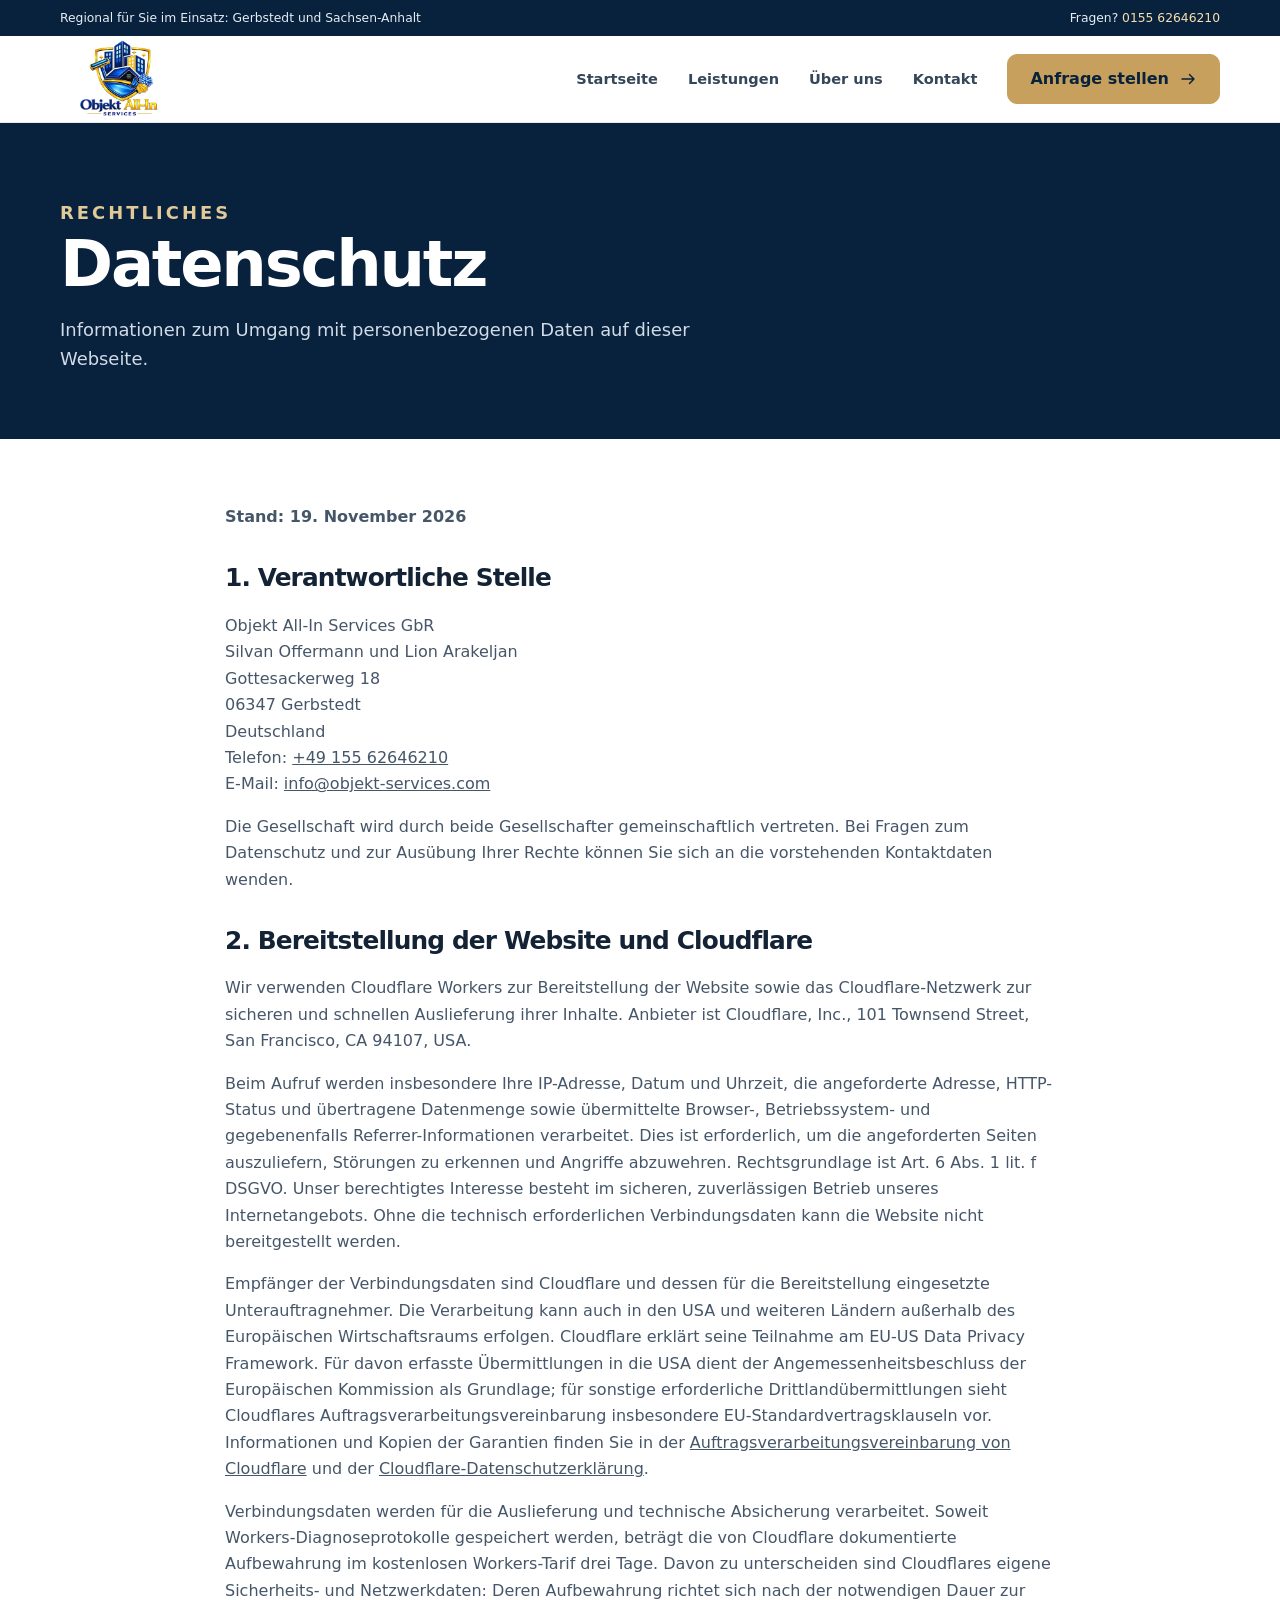
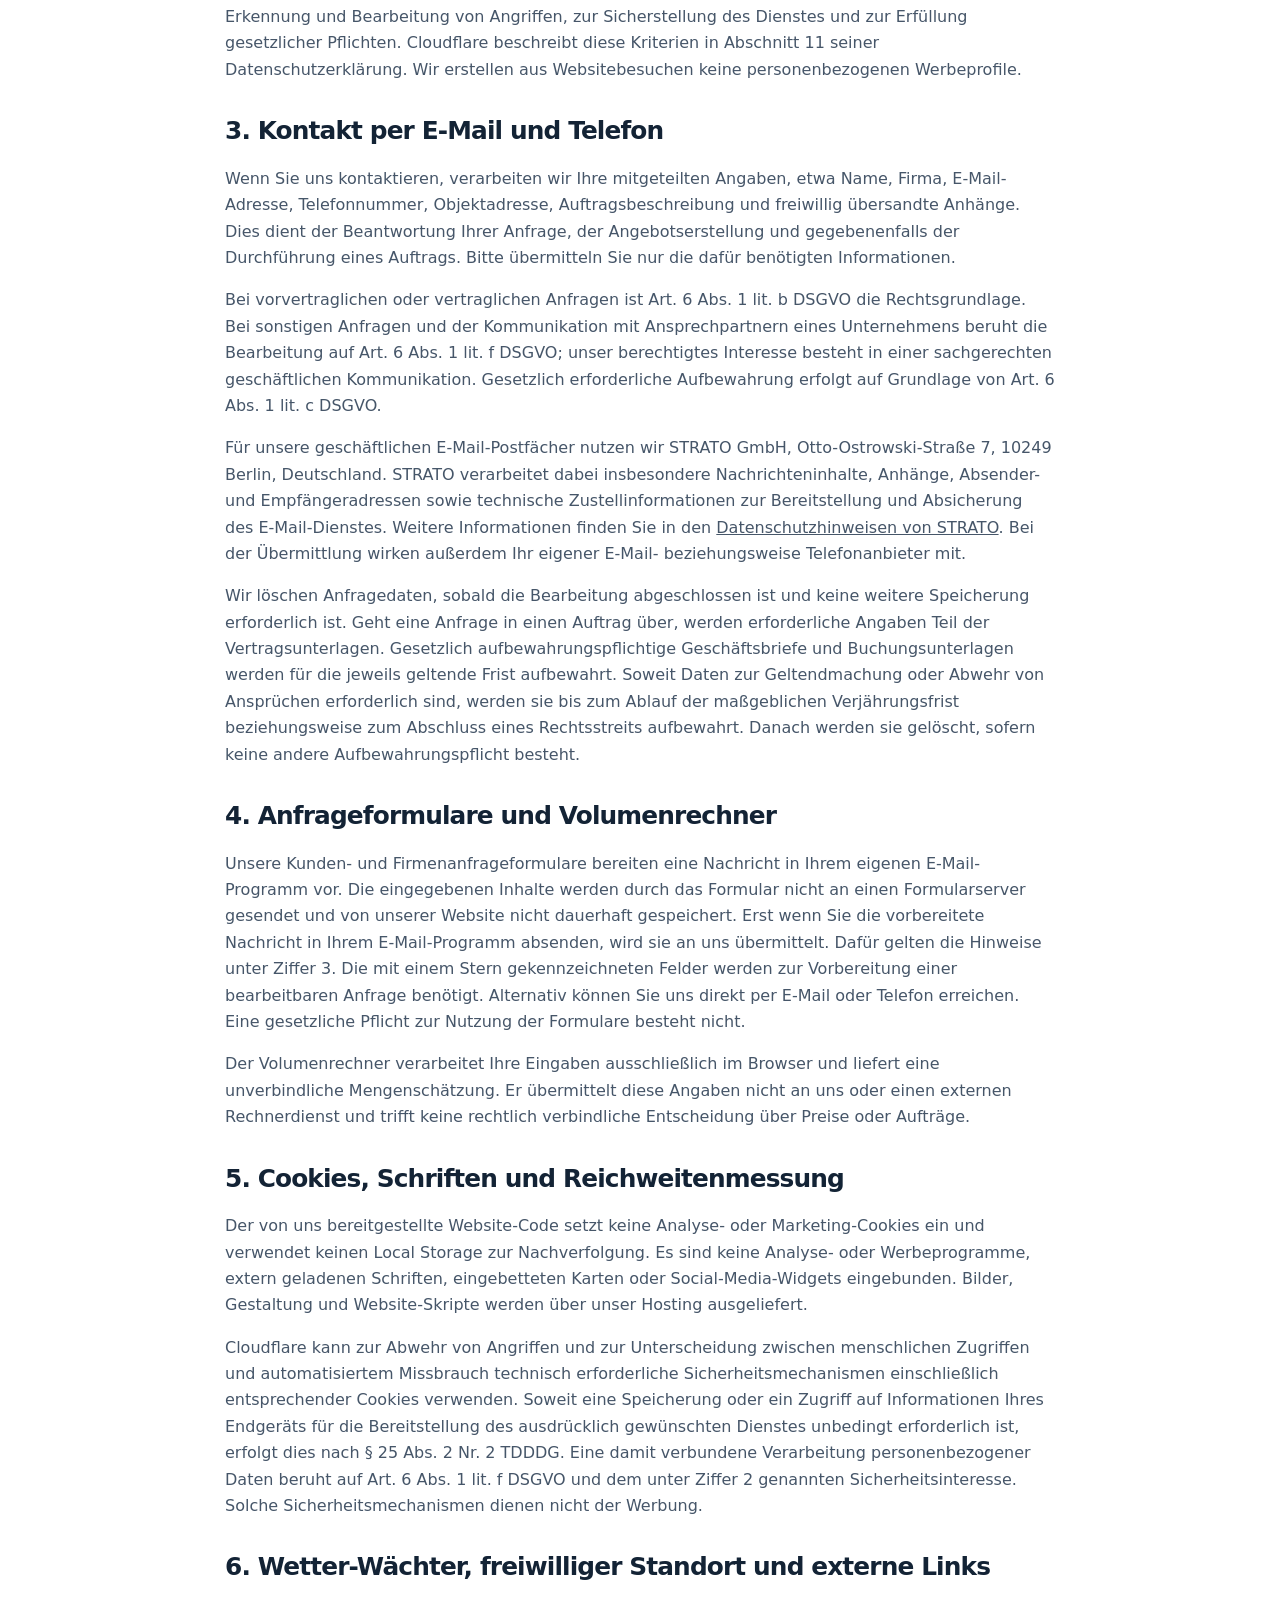
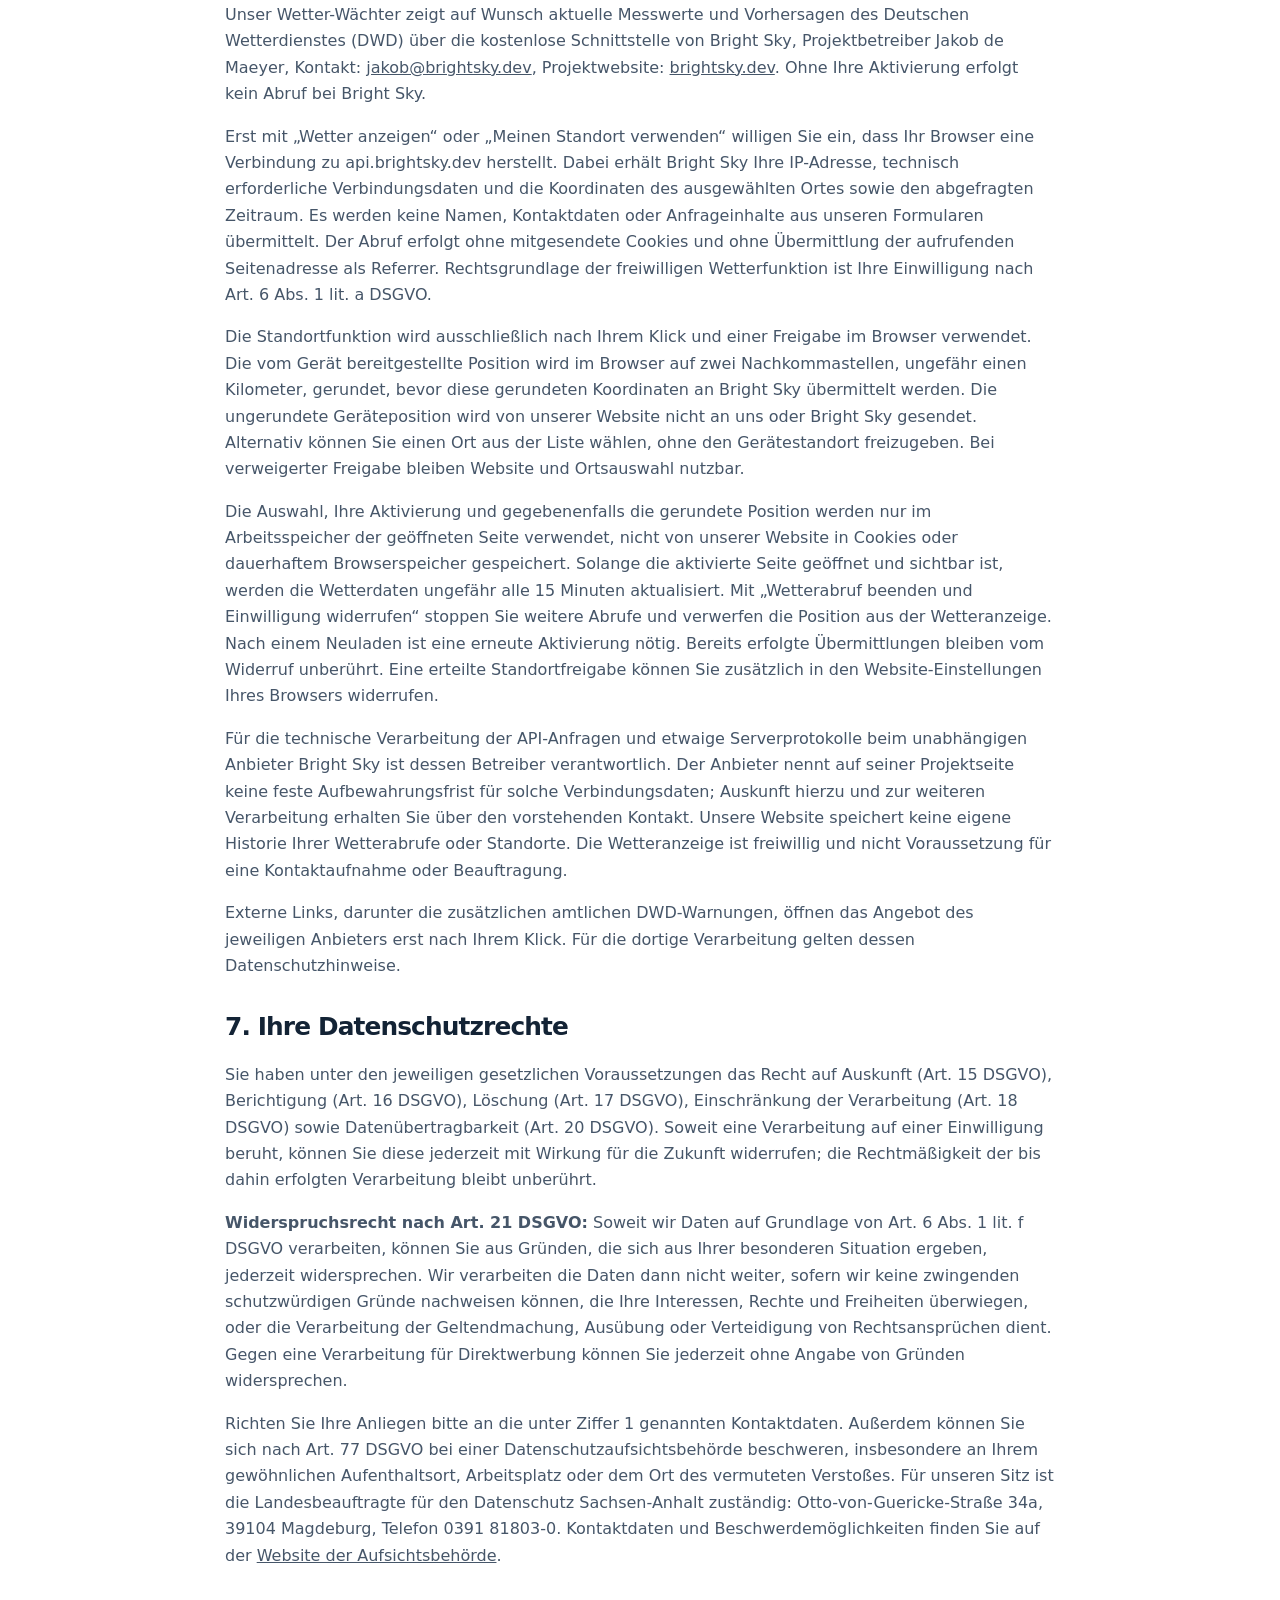
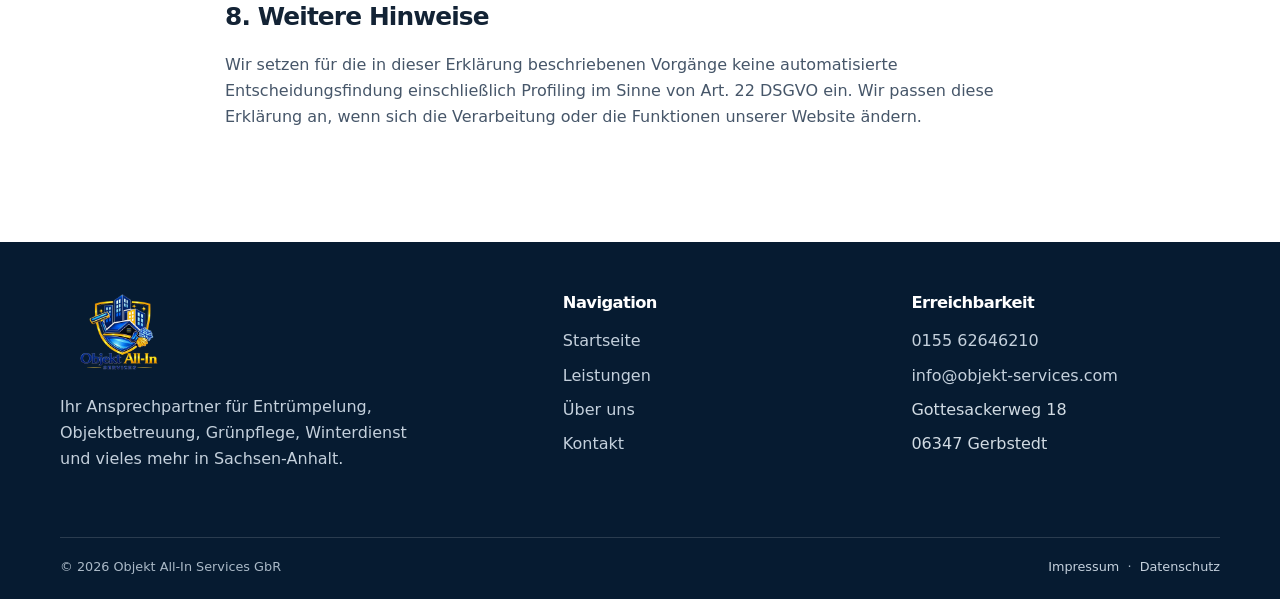
==== commit 26db3c95: "Add opt-in local DWD weather, city selection and approximate browser location" ====
--- a/datenschutz.html
+++ b/datenschutz.html
@@ -33,10 +33,13 @@
 <h2>5. Cookies, Schriften und Reichweitenmessung</h2>
 <p>Der von uns bereitgestellte Website-Code setzt keine Analyse- oder Marketing-Cookies ein und verwendet keinen Local Storage zur Nachverfolgung. Es sind keine Analyse- oder Werbeprogramme, extern geladenen Schriften, eingebetteten Karten oder Social-Media-Widgets eingebunden. Bilder, Gestaltung und Website-Skripte werden über unser Hosting ausgeliefert.</p>
 <p>Cloudflare kann zur Abwehr von Angriffen und zur Unterscheidung zwischen menschlichen Zugriffen und automatisiertem Missbrauch technisch erforderliche Sicherheitsmechanismen einschließlich entsprechender Cookies verwenden. Soweit eine Speicherung oder ein Zugriff auf Informationen Ihres Endgeräts für die Bereitstellung des ausdrücklich gewünschten Dienstes unbedingt erforderlich ist, erfolgt dies nach § 25 Abs. 2 Nr. 2 TDDDG. Eine damit verbundene Verarbeitung personenbezogener Daten beruht auf Art. 6 Abs. 1 lit. f DSGVO und dem unter Ziffer 2 genannten Sicherheitsinteresse. Solche Sicherheitsmechanismen dienen nicht der Werbung.</p>
-<h2>6. Wetter-Wächter und externe Links</h2>
-<p>Der Wetter-Wächter enthält einen normalen Link zu den offiziellen Wetterwarnungen des Deutschen Wetterdienstes (DWD). Es werden auf unserer Website keine externen Wetterdaten, Karten oder DWD-Skripte eingebettet und keine Wetter-API aufgerufen. Erst wenn Sie den Link öffnen, verlassen Sie unser Angebot und Ihr Browser verbindet sich mit dem DWD. Für die dortige Verarbeitung gelten die <a href="https://www.dwd.de/DE/service/datenschutz/datenschutz_node.html" target="_blank" rel="noopener noreferrer">Datenschutzhinweise des DWD</a>. Eine Standortabfrage durch unsere Website erfolgt nicht.</p>
-<p>Auch andere externe Links stellen erst beim Öffnen eine Verbindung zum jeweiligen Anbieter her. Für die auf verlinkten Angeboten stattfindende Verarbeitung ist deren Betreiber verantwortlich.</p>
-<h2>7. Ihre Datenschutzrechte</h2>
+<h2 id="wetter-datenschutz">6. Wetter-Wächter, freiwilliger Standort und externe Links</h2>
+<p>Unser Wetter-Wächter zeigt auf Wunsch aktuelle Messwerte und Vorhersagen des Deutschen Wetterdienstes (DWD) über die kostenlose Schnittstelle von Bright Sky, Projektbetreiber Jakob de Maeyer, Kontakt: <a href="mailto:jakob@brightsky.dev">jakob@brightsky.dev</a>, Projektwebsite: <a href="https://brightsky.dev/" target="_blank" rel="noopener noreferrer">brightsky.dev</a>. Ohne Ihre Aktivierung erfolgt kein Abruf bei Bright Sky.</p>
+<p>Erst mit „Wetter anzeigen“ oder „Meinen Standort verwenden“ willigen Sie ein, dass Ihr Browser eine Verbindung zu api.brightsky.dev herstellt. Dabei erhält Bright Sky Ihre IP-Adresse, technisch erforderliche Verbindungsdaten und die Koordinaten des ausgewählten Ortes sowie den abgefragten Zeitraum. Es werden keine Namen, Kontaktdaten oder Anfrageinhalte aus unseren Formularen übermittelt. Der Abruf erfolgt ohne mitgesendete Cookies und ohne Übermittlung der aufrufenden Seitenadresse als Referrer. Rechtsgrundlage der freiwilligen Wetterfunktion ist Ihre Einwilligung nach Art. 6 Abs. 1 lit. a DSGVO.</p>
+<p>Die Standortfunktion wird ausschließlich nach Ihrem Klick und einer Freigabe im Browser verwendet. Die vom Gerät bereitgestellte Position wird im Browser auf zwei Nachkommastellen, ungefähr einen Kilometer, gerundet, bevor diese gerundeten Koordinaten an Bright Sky übermittelt werden. Die ungerundete Geräteposition wird von unserer Website nicht an uns oder Bright Sky gesendet. Alternativ können Sie einen Ort aus der Liste wählen, ohne den Gerätestandort freizugeben. Bei verweigerter Freigabe bleiben Website und Ortsauswahl nutzbar.</p>
+<p>Die Auswahl, Ihre Aktivierung und gegebenenfalls die gerundete Position werden nur im Arbeitsspeicher der geöffneten Seite verwendet, nicht von unserer Website in Cookies oder dauerhaftem Browserspeicher gespeichert. Solange die aktivierte Seite geöffnet und sichtbar ist, werden die Wetterdaten ungefähr alle 15 Minuten aktualisiert. Mit „Wetterabruf beenden und Einwilligung widerrufen“ stoppen Sie weitere Abrufe und verwerfen die Position aus der Wetteranzeige. Nach einem Neuladen ist eine erneute Aktivierung nötig. Bereits erfolgte Übermittlungen bleiben vom Widerruf unberührt. Eine erteilte Standortfreigabe können Sie zusätzlich in den Website-Einstellungen Ihres Browsers widerrufen.</p>
+<p>Für die technische Verarbeitung der API-Anfragen und etwaige Serverprotokolle beim unabhängigen Anbieter Bright Sky ist dessen Betreiber verantwortlich. Der Anbieter nennt auf seiner Projektseite keine feste Aufbewahrungsfrist für solche Verbindungsdaten; Auskunft hierzu und zur weiteren Verarbeitung erhalten Sie über den vorstehenden Kontakt. Unsere Website speichert keine eigene Historie Ihrer Wetterabrufe oder Standorte. Die Wetteranzeige ist freiwillig und nicht Voraussetzung für eine Kontaktaufnahme oder Beauftragung.</p>
+<p>Externe Links, darunter die zusätzlichen amtlichen DWD-Warnungen, öffnen das Angebot des jeweiligen Anbieters erst nach Ihrem Klick. Für die dortige Verarbeitung gelten dessen Datenschutzhinweise.</p><h2>7. Ihre Datenschutzrechte</h2>
 <p>Sie haben unter den jeweiligen gesetzlichen Voraussetzungen das Recht auf Auskunft (Art. 15 DSGVO), Berichtigung (Art. 16 DSGVO), Löschung (Art. 17 DSGVO), Einschränkung der Verarbeitung (Art. 18 DSGVO) sowie Datenübertragbarkeit (Art. 20 DSGVO). Soweit eine Verarbeitung auf einer Einwilligung beruht, können Sie diese jederzeit mit Wirkung für die Zukunft widerrufen; die Rechtmäßigkeit der bis dahin erfolgten Verarbeitung bleibt unberührt.</p>
 <p><strong>Widerspruchsrecht nach Art. 21 DSGVO:</strong> Soweit wir Daten auf Grundlage von Art. 6 Abs. 1 lit. f DSGVO verarbeiten, können Sie aus Gründen, die sich aus Ihrer besonderen Situation ergeben, jederzeit widersprechen. Wir verarbeiten die Daten dann nicht weiter, sofern wir keine zwingenden schutzwürdigen Gründe nachweisen können, die Ihre Interessen, Rechte und Freiheiten überwiegen, oder die Verarbeitung der Geltendmachung, Ausübung oder Verteidigung von Rechtsansprüchen dient. Gegen eine Verarbeitung für Direktwerbung können Sie jederzeit ohne Angabe von Gründen widersprechen.</p>
 <p>Richten Sie Ihre Anliegen bitte an die unter Ziffer 1 genannten Kontaktdaten. Außerdem können Sie sich nach Art. 77 DSGVO bei einer Datenschutzaufsichtsbehörde beschweren, insbesondere an Ihrem gewöhnlichen Aufenthaltsort, Arbeitsplatz oder dem Ort des vermuteten Verstoßes. Für unseren Sitz ist die Landesbeauftragte für den Datenschutz Sachsen-Anhalt zuständig: Otto-von-Guericke-Straße 34a, 39104 Magdeburg, Telefon 0391 81803-0. Kontaktdaten und Beschwerdemöglichkeiten finden Sie auf der <a href="https://datenschutz.sachsen-anhalt.de/landesbeauftragte/kontakt" target="_blank" rel="noopener noreferrer">Website der Aufsichtsbehörde</a>.</p>
--- a/styles.css
+++ b/styles.css
@@ -0,0 +1,2 @@
+:root{--navy:#08213d;--navy2:#0b3155;--blue:#164a76;--gold:#c6a05c;--gold2:#ead3a5;--paper:#f6f7f7;--white:#fff;--ink:#132335;--muted:#536273;--line:#dde3e8;--radius:22px;--shadow:0 16px 50px rgba(11,35,59,.1)}
+*{box-sizing:border-box}html{scroll-behavior:smooth}body{margin:0;font:16px/1.65 system-ui,-apple-system,'Segoe UI',Roboto,Arial,sans-serif;color:var(--ink);background:var(--white)}a{color:inherit;text-decoration:none}button,input,textarea{font:inherit}button{cursor:pointer}img,svg{max-width:100%}h1,h2,h3,p{margin-top:0}h1,h2,h3{line-height:1.13;letter-spacing:-.035em}h1{font-size:clamp(2.7rem,5.5vw,5.6rem);font-weight:780}h2{font-size:clamp(2rem,3.6vw,3.4rem)}h3{font-size:1.3rem}p{color:var(--muted)}.wrap{width:min(1160px,calc(100% - 44px));margin:0 auto}.skip-link{position:absolute;left:10px;top:-70px;z-index:100;padding:10px;background:#fff}.skip-link:focus{top:10px}.topbar{background:var(--navy);color:#e6edf3;font-size:.77rem}.topbar-inner{min-height:36px;display:flex;justify-content:space-between;align-items:center;gap:14px}.topbar a{color:#f8dfad}.site-header{position:sticky;top:0;background:rgba(255,255,255,.96);z-index:20;border-bottom:1px solid #e6eaf0;backdrop-filter:blur(18px)}.nav{height:86px;display:flex;align-items:center;justify-content:space-between;gap:20px}.brand{display:flex;align-items:center;gap:11px;min-width:0}.brand-mark{width:47px;height:47px;border-radius:12px;background:var(--navy);display:grid;place-items:center;color:var(--gold2);flex-shrink:0}.brand-mark svg{width:30px}.brand-words{display:flex;flex-direction:column;line-height:1.04}.brand-words strong{font-size:1.24rem;white-space:nowrap;color:var(--navy);font-family:Georgia,'Times New Roman',serif;letter-spacing:-.03em}.brand-words strong span{color:#ab8240}.brand-words small{font-size:.67rem;letter-spacing:.38em;font-weight:800;margin-top:5px;color:var(--navy)}.nav-links{display:flex;align-items:center;gap:30px}.nav-links a:not(.btn){font-weight:680;font-size:.91rem;color:#34465a;transition:color .2s}.nav-links a:hover,.nav-links a[aria-current="page"]{color:#ad8242}.menu-toggle{display:none;background:transparent;border:1px solid var(--line);border-radius:9px;padding:8px}.menu-toggle svg{width:24px;display:block}.btn{display:inline-flex;align-items:center;justify-content:center;gap:10px;min-height:50px;padding:11px 22px;border-radius:10px;background:var(--gold);color:#09223c;font-weight:760;border:1px solid var(--gold);transition:transform .2s,background .2s,box-shadow .2s}.btn:hover{background:#d4b271;transform:translateY(-1px);box-shadow:0 10px 22px #0002}.btn-outline{background:transparent;color:var(--white);border-color:#71869d}.btn-outline:hover{background:#fff;color:var(--navy)}.btn-dark{background:var(--navy);color:white;border-color:var(--navy)}.btn-dark:hover{background:var(--navy2)}.btn svg{width:18px;height:18px}.eyebrow{text-transform:uppercase;font-size:.78rem;letter-spacing:.17em;font-weight:800;color:#a27b40;margin:0 0 12px}.hero{background:var(--navy);color:var(--white);position:relative;overflow:hidden}.hero:before{content:"";position:absolute;inset:0;background:radial-gradient(circle at 76% 25%,#1d5780a0,transparent 40%),linear-gradient(130deg,#07182d 8%,#0b2c4f 70%,#114a70);opacity:.97}.hero:after{content:"";position:absolute;inset:0;background-image:linear-gradient(#ffffff09 1px,transparent 1px),linear-gradient(90deg,#ffffff09 1px,transparent 1px);background-size:65px 65px;mask-image:linear-gradient(90deg,transparent 30%,#000 100%)}.hero-grid{min-height:610px;position:relative;z-index:1;display:grid;grid-template-columns:1.06fr .94fr;align-items:center;gap:40px;padding:72px 0 80px}.hero-copy{max-width:640px}.hero-copy .eyebrow{color:var(--gold2)}.hero h1{margin:10px 0 23px}.hero h1 em{font-style:normal;color:var(--gold2)}.hero p{color:#cbd8e4;font-size:1.13rem;max-width:610px}.hero-actions{display:flex;gap:14px;flex-wrap:wrap;margin:32px 0}.hero-notes{display:flex;align-items:center;gap:19px;flex-wrap:wrap;color:#d6e0e7;font-size:.86rem}.hero-notes span{display:flex;align-items:center;gap:8px}.hero-notes svg{width:17px;stroke:var(--gold2)}.hero-art{position:relative;filter:drop-shadow(0 30px 35px #0004)}.art-board{padding:17px;background:linear-gradient(145deg,#f7f6ef,#dce3e8);border:1px solid #c9d3db;border-radius:26px;position:relative;transform:rotate(2deg)}.art-board>svg{width:100%;display:block;border-radius:14px}.art-card{position:absolute;bottom:-15px;left:-30px;max-width:270px;background:white;border-radius:14px;padding:17px 19px;box-shadow:var(--shadow);color:var(--navy);transform:rotate(-2deg)}.art-card strong{display:block;font-size:1rem}.art-card small{color:#6b7784}.gold-line{height:4px;width:56px;background:var(--gold);border-radius:5px;margin-bottom:12px}.trust-strip{border-bottom:1px solid var(--line);background:#fcfdfd}.trust-grid{display:grid;grid-template-columns:repeat(3,1fr);gap:20px;padding:24px 0}.trust{display:flex;align-items:center;gap:13px;font-weight:750;color:var(--navy)}.trust svg{width:30px;height:30px;color:#b39255;flex-shrink:0}.trust small{display:block;font-weight:400;color:#687585;line-height:1.4}.section{padding:105px 0}.section-head{max-width:760px;margin:0 0 40px}.section-head p:last-child{font-size:1.09rem}.services{background:var(--paper)}.service-grid{display:grid;grid-template-columns:repeat(3,1fr);gap:22px}.service-card{min-height:282px;position:relative;border:1px solid #e1e6eb;border-radius:var(--radius);background:#fff;padding:32px 28px;box-shadow:0 4px 18px #0a243608;transition:transform .2s,box-shadow .2s}.service-card:hover{transform:translateY(-4px);box-shadow:var(--shadow)}.service-icon{height:62px;width:62px;display:grid;place-items:center;background:#f0e8d9;border-radius:18px;margin-bottom:25px}.service-icon svg{width:34px;height:34px;stroke:#a17c45;stroke-width:1.65;fill:none;stroke-linecap:round;stroke-linejoin:round}.service-card h3{color:var(--navy);margin:0 0 12px}.service-card p{margin-bottom:0;font-size:.94rem}.steps{display:grid;grid-template-columns:repeat(3,1fr);gap:26px}.step{padding:28px 14px 25px 0;border-top:1px solid #d5dce2}.step-num{font-size:3.3rem;font-weight:800;color:#dec8a3;line-height:1;margin-bottom:25px}.step h3{color:var(--navy)}.step p{margin-bottom:0}.about{background:#f5f7f8}.about-grid{display:grid;grid-template-columns:.94fr 1.06fr;align-items:center;gap:80px}.about-visual{min-height:430px;border-radius:var(--radius);overflow:hidden;display:grid;place-items:center;background:linear-gradient(145deg,#0a2a4b,#1d567d);position:relative}.about-visual:before,.about-visual:after{content:"";border:1px solid #ffffff28;border-radius:50%;width:380px;height:380px;position:absolute;transform:translate(-145px,-125px)}.about-visual:after{width:480px;height:480px;transform:translate(150px,100px)}.about-initials{font-family:Georgia,serif;font-size:clamp(5rem,10vw,9rem);color:#edd5a4;z-index:1;letter-spacing:-.07em}.about-tag{position:absolute;left:25px;bottom:25px;right:25px;background:#ffffffef;padding:17px 23px;border-radius:12px;z-index:2;color:var(--navy)}.about-tag strong{display:block}.about-tag small{color:#657487}.about-grid p{font-size:1.08rem}.checks{list-style:none;padding:0;margin:23px 0 28px}.checks li{padding:7px 0 7px 30px;position:relative;font-weight:650}.checks li:before{content:'✓';position:absolute;left:0;color:#a67d40}.cta-section{background:var(--navy);color:white;padding:80px 0;position:relative;overflow:hidden}.cta-section:before{content:"";position:absolute;width:600px;height:600px;border:1px solid #ffffff16;border-radius:50%;right:-140px;top:-240px}.cta-inner{position:relative;display:flex;justify-content:space-between;gap:30px;align-items:center}.cta-inner h2{margin:0 0 12px}.cta-inner p{color:#cbd7e3;margin:0;max-width:650px}.contact-band{display:grid;grid-template-columns:repeat(3,1fr);gap:18px;margin-top:45px}.contact-tile{border:1px solid var(--line);border-radius:16px;padding:25px;display:flex;gap:14px;align-items:flex-start}.contact-tile svg{width:25px;stroke:#ac894e;fill:none;stroke-width:1.8;flex-shrink:0}.contact-tile h3{font-size:1.03rem;margin:0 0 5px}.contact-tile p{margin:0;font-size:.94rem;overflow-wrap:anywhere}.hours{display:grid;grid-template-columns:1fr 1fr 1fr;gap:16px}.hour{border:1px solid var(--line);border-radius:12px;padding:20px 22px}.hour strong{display:block;color:var(--navy)}.hour span{color:#677687}.footer{background:#061b31;color:#d1dbe3;padding:52px 0 22px}.footer p,.footer a{color:#c4d0dc}.footer-grid{display:grid;grid-template-columns:1.5fr 1fr 1fr;gap:40px}.footer .brand-words strong,.footer .brand-words small{color:white}.footer h3{color:white;margin-bottom:16px;font-size:1.02rem}.footer-links{display:grid;gap:8px}.footer a:hover{color:var(--gold2)}.footer-bottom{margin-top:48px;padding-top:18px;border-top:1px solid #ffffff25;display:flex;justify-content:space-between;gap:15px;font-size:.8rem;color:#aab9c7}.page-hero{padding:75px 0 65px;background:var(--navy);color:white}.page-hero h1{font-size:clamp(2.5rem,5vw,4.3rem);margin-bottom:15px}.page-hero p{color:#d1dce7;font-size:1.12rem;max-width:700px;margin-bottom:0}.contact-layout{display:grid;grid-template-columns:.85fr 1.15fr;gap:55px}.contact-info{padding:30px;background:#f2f5f7;border-radius:20px;align-self:start}.contact-info h2{font-size:1.6rem}.contact-info .detail{margin:23px 0}.detail strong{display:block;color:#102e4d}.detail span,.detail a{color:#526274}.contact-info a:hover{text-decoration:underline}.form-box{padding:36px;border:1px solid var(--line);border-radius:20px;box-shadow:var(--shadow)}.form-box h2{font-size:1.65rem}.form-field{display:block;margin-bottom:17px;font-weight:700;color:var(--navy)}.form-field input,.form-field textarea{width:100%;border-radius:9px;padding:13px 14px;border:1px solid #c9d3db;margin-top:7px;background:white;color:#17314a}.form-field input:focus,.form-field textarea:focus{outline:2px solid #a9c3d7;border-color:#577e9e}.form-field textarea{resize:vertical;min-height:155px}.hint{font-size:.85rem}.legal{max-width:830px;padding:65px 0 95px}.legal h2{font-size:1.55rem;margin-top:34px}.legal h3{font-size:1.1rem;margin-top:24px}.legal p,.legal li{color:#465669}.legal a{text-decoration:underline}.legal ul{padding-left:23px}.notice{padding:14px 18px;border-radius:10px;background:#f5f0e4;border-left:4px solid #b18a50}.desktop-only{}@media(max-width:1000px){.hero-grid{gap:22px}.nav-links{gap:17px}.about-grid{gap:40px}.service-grid{grid-template-columns:repeat(2,1fr)}}@media(max-width:760px){.wrap{width:min(100% - 32px,1160px)}.topbar-inner{justify-content:center;text-align:center}.topbar-inner span:last-child{display:none}.nav{height:72px}.brand-mark{width:42px;height:42px}.brand-words strong{font-size:1.06rem}.brand-words small{font-size:.55rem}.menu-toggle{display:block}.nav-links{display:none;position:absolute;top:72px;left:0;right:0;background:white;padding:18px 22px 23px;box-shadow:0 13px 20px #081e3320;flex-direction:column;align-items:stretch;gap:18px}.nav-links.open{display:flex}.nav-links a:not(.btn){font-size:1rem}.hero-grid{display:block;min-height:0;padding:70px 0}.hero h1{font-size:clamp(2.6rem,10vw,4.7rem)}.hero-copy{max-width:620px}.hero-art{max-width:470px;margin:50px auto 12px}.art-card{left:0;bottom:-22px}.trust-grid{grid-template-columns:1fr;gap:17px}.section{padding:70px 0}.service-grid{grid-template-columns:1fr;gap:14px}.service-card{min-height:0}.steps{grid-template-columns:1fr;gap:10px}.step{padding-bottom:23px}.step-num{margin-bottom:12px}.about-grid{grid-template-columns:1fr;gap:30px}.about-visual{min-height:320px}.cta-inner{display:block}.cta-inner .btn{margin-top:24px}.contact-band{grid-template-columns:1fr}.contact-layout{grid-template-columns:1fr;gap:25px}.hours{grid-template-columns:1fr}.footer-grid{grid-template-columns:1fr;gap:25px}.footer-bottom{display:block}.page-hero{padding:56px 0}.form-box{padding:24px}.desktop-only{display:none}}@media(prefers-reduced-motion:reduce){html{scroll-behavior:auto}*,*:before,*:after{animation:none!important;transition:none!important}}
--- a/mobile-actions.css
+++ b/mobile-actions.css
@@ -0,0 +1,42 @@
+/* Dauerhaft sichtbare mobile Kontaktleiste */
+.mobile-action-bar{display:none}
+@media(max-width:780px){
+  html{scroll-padding-bottom:112px}
+  body{padding-bottom:calc(88px + env(safe-area-inset-bottom,0px))}
+  .mobile-action-bar{
+    color-scheme:dark;
+    position:fixed;bottom:0;left:0;right:0;z-index:1100;
+    display:flex;align-items:center;gap:12px;
+    padding:10px max(15px,env(safe-area-inset-right,0px)) calc(10px + env(safe-area-inset-bottom,0px)) max(15px,env(safe-area-inset-left,0px));
+    background:#061538!important;
+    border-top:1px solid rgba(199,216,243,.28);
+    box-shadow:0 -9px 22px rgba(1,12,33,.22);
+    font-family:system-ui,-apple-system,"Segoe UI",Roboto,Arial,sans-serif;
+  }
+  .mobile-action-bar a{
+    box-sizing:border-box;min-width:0;flex:1;
+    display:inline-flex;align-items:center;justify-content:center;gap:10px;
+    min-height:54px;padding:12px 10px;
+    border-radius:999px;text-decoration:none!important;
+    font-size:clamp(15px,4.2vw,19px);font-weight:780;line-height:1.15;
+    white-space:nowrap;text-align:center;
+    -webkit-tap-highlight-color:transparent;
+  }
+  .mobile-action-bar .mobile-call{
+    color:#fff!important;-webkit-text-fill-color:#fff;
+    background:linear-gradient(180deg,#ec860e,#be5100)!important;
+    border:1px solid #ff9c28;
+  }
+  .mobile-action-bar .mobile-inquiry{
+    color:#fff!important;-webkit-text-fill-color:#fff;
+    background:#071942!important;border:2px solid #dae8ff;
+  }
+  .mobile-action-bar .mobile-call svg{flex:0 0 20px;width:20px;height:20px;stroke:#fff;fill:none;stroke-width:2;stroke-linecap:round;stroke-linejoin:round}
+  .mobile-action-bar a:focus-visible{outline:3px solid #ffd86f;outline-offset:2px}
+  .mobile-action-bar a:active{filter:brightness(.92)}
+  #kontakt{scroll-margin-top:95px}
+}
+@media(max-width:360px){
+  .mobile-action-bar{gap:8px;padding-left:10px;padding-right:10px}
+  .mobile-action-bar a{font-size:15px;gap:7px;padding:11px 6px}
+}
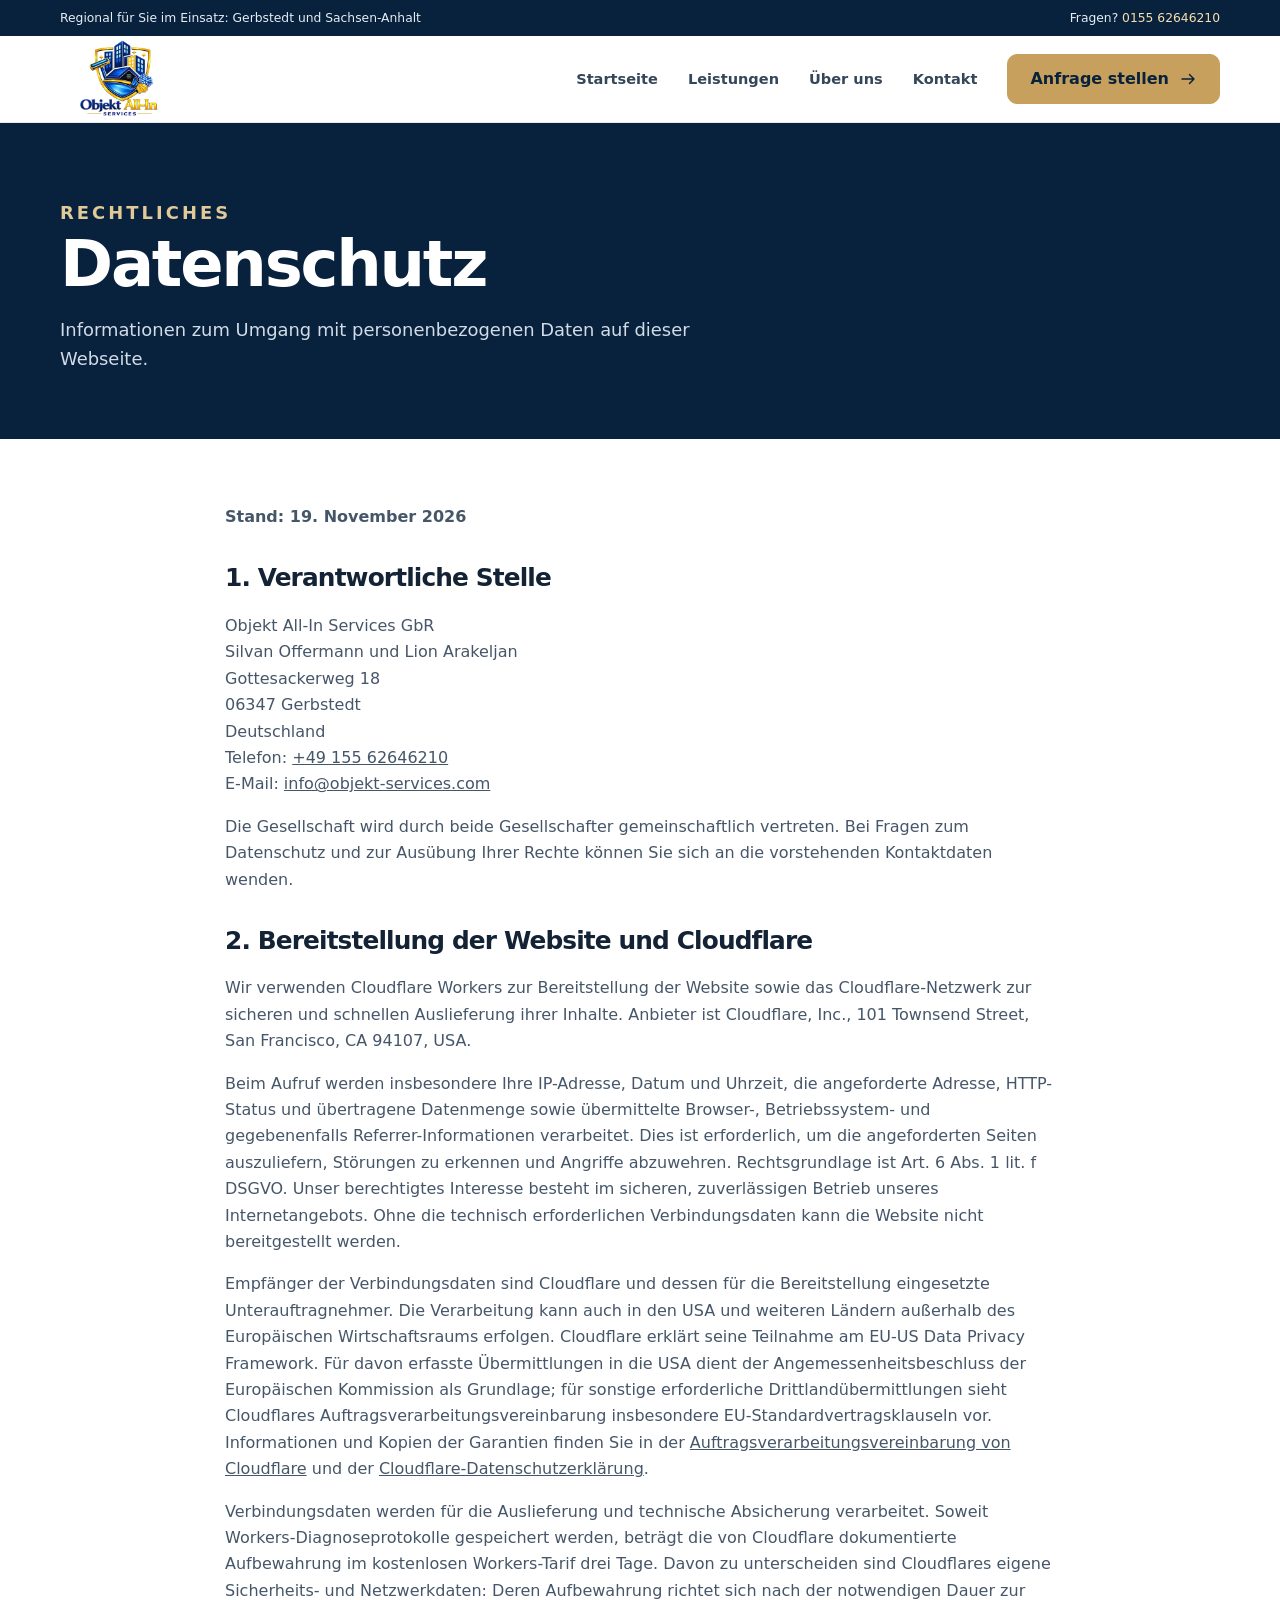
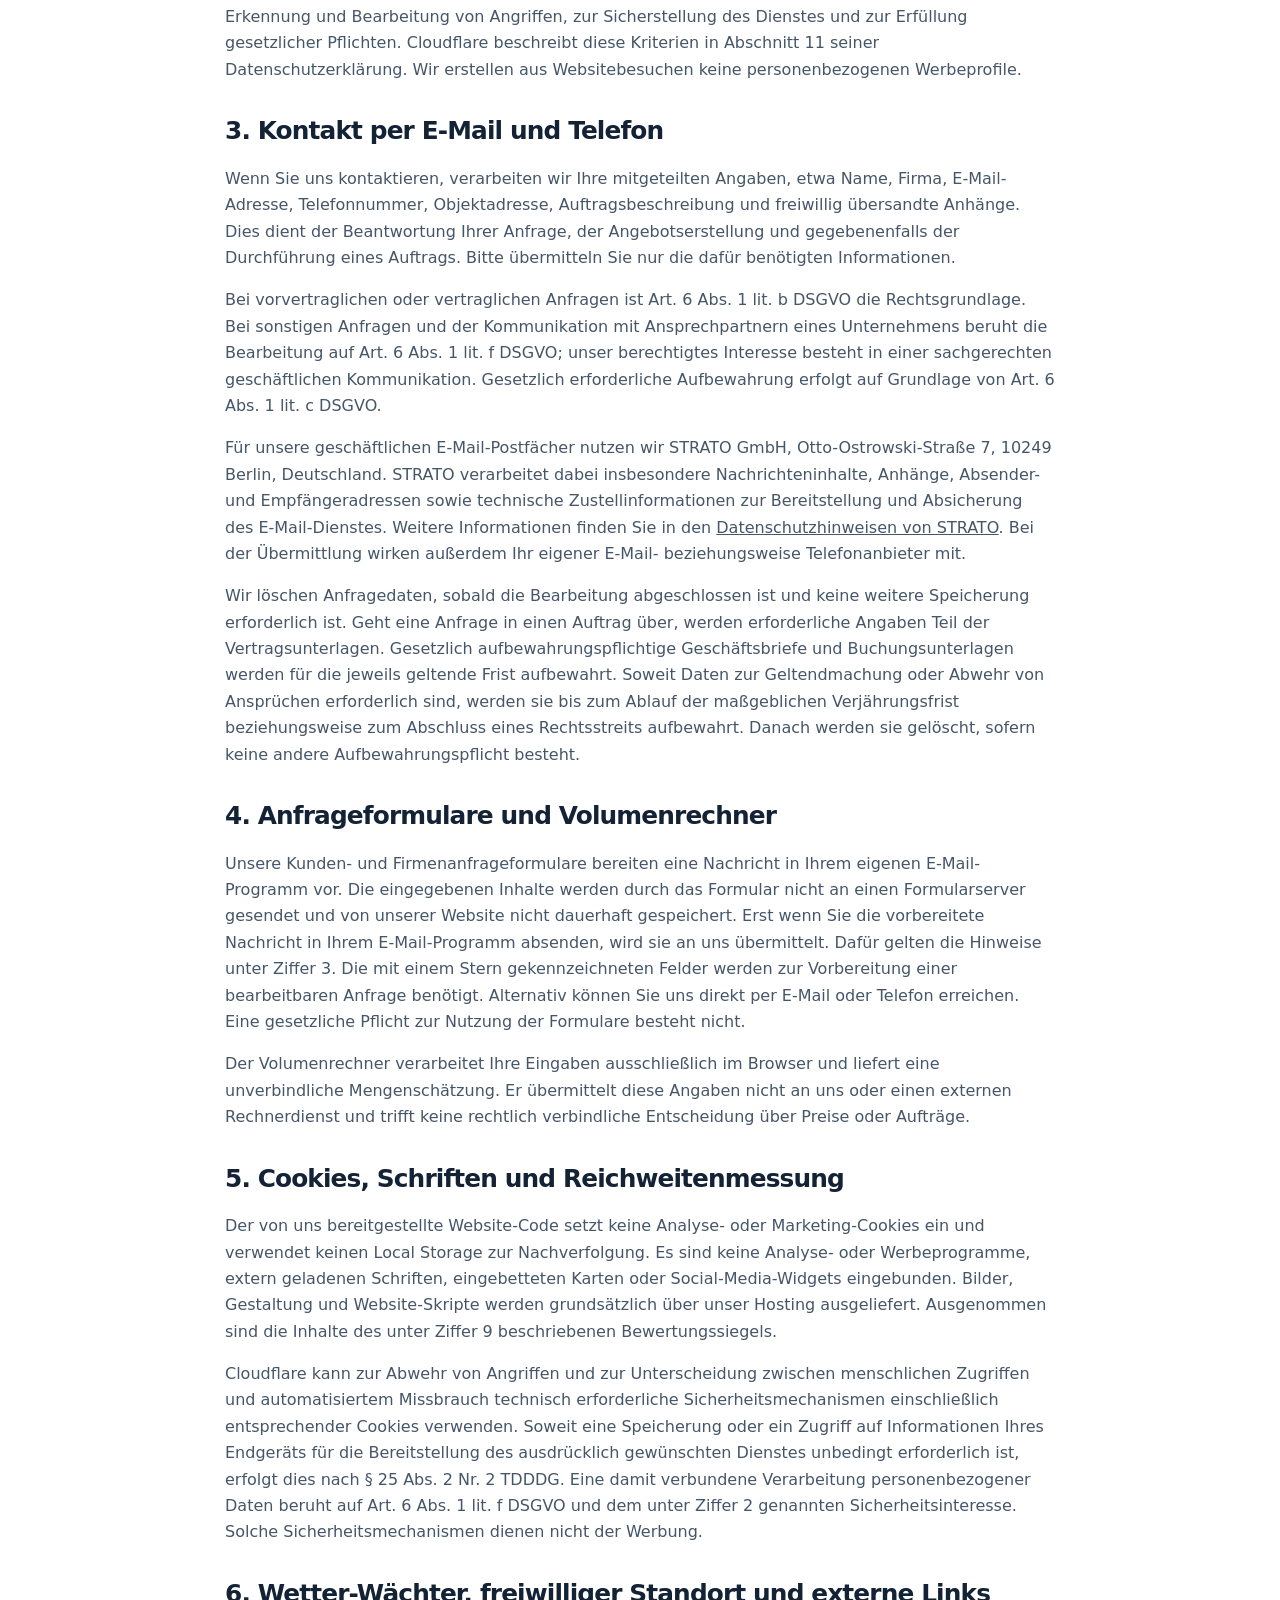
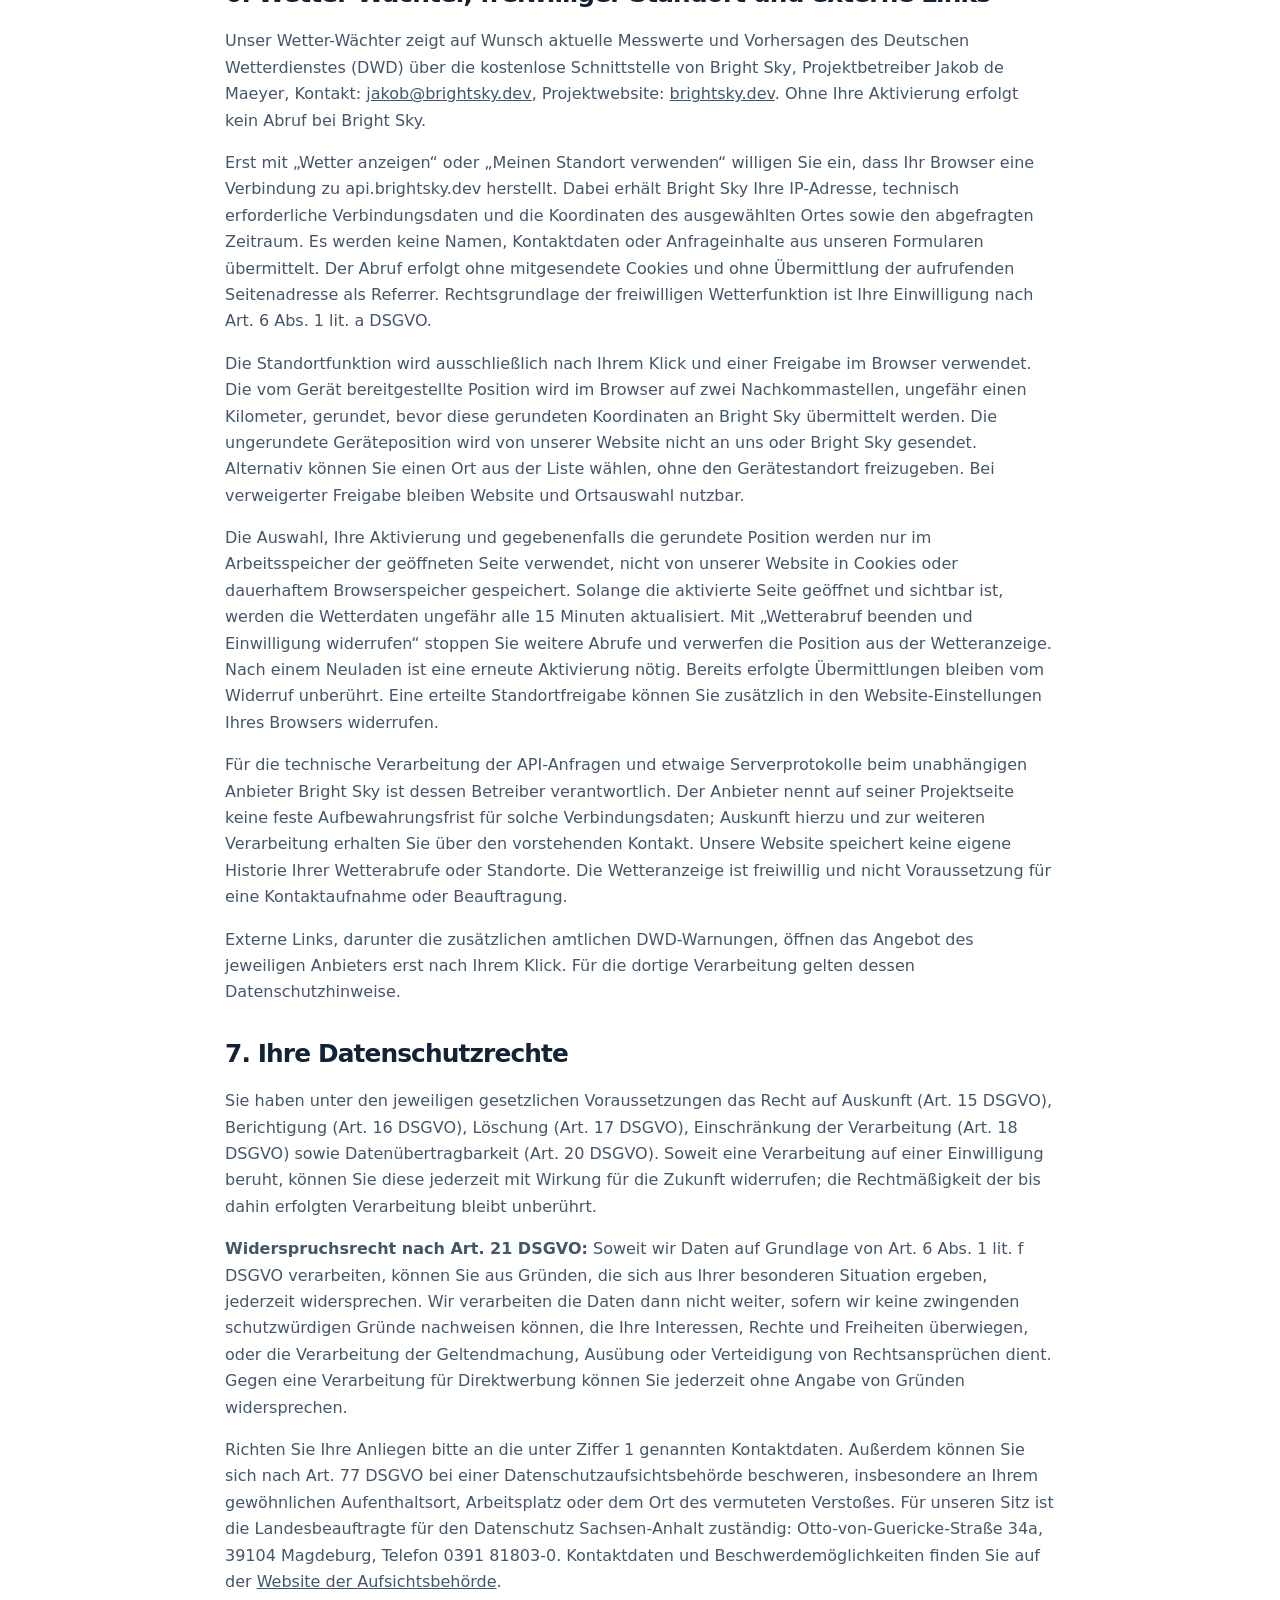
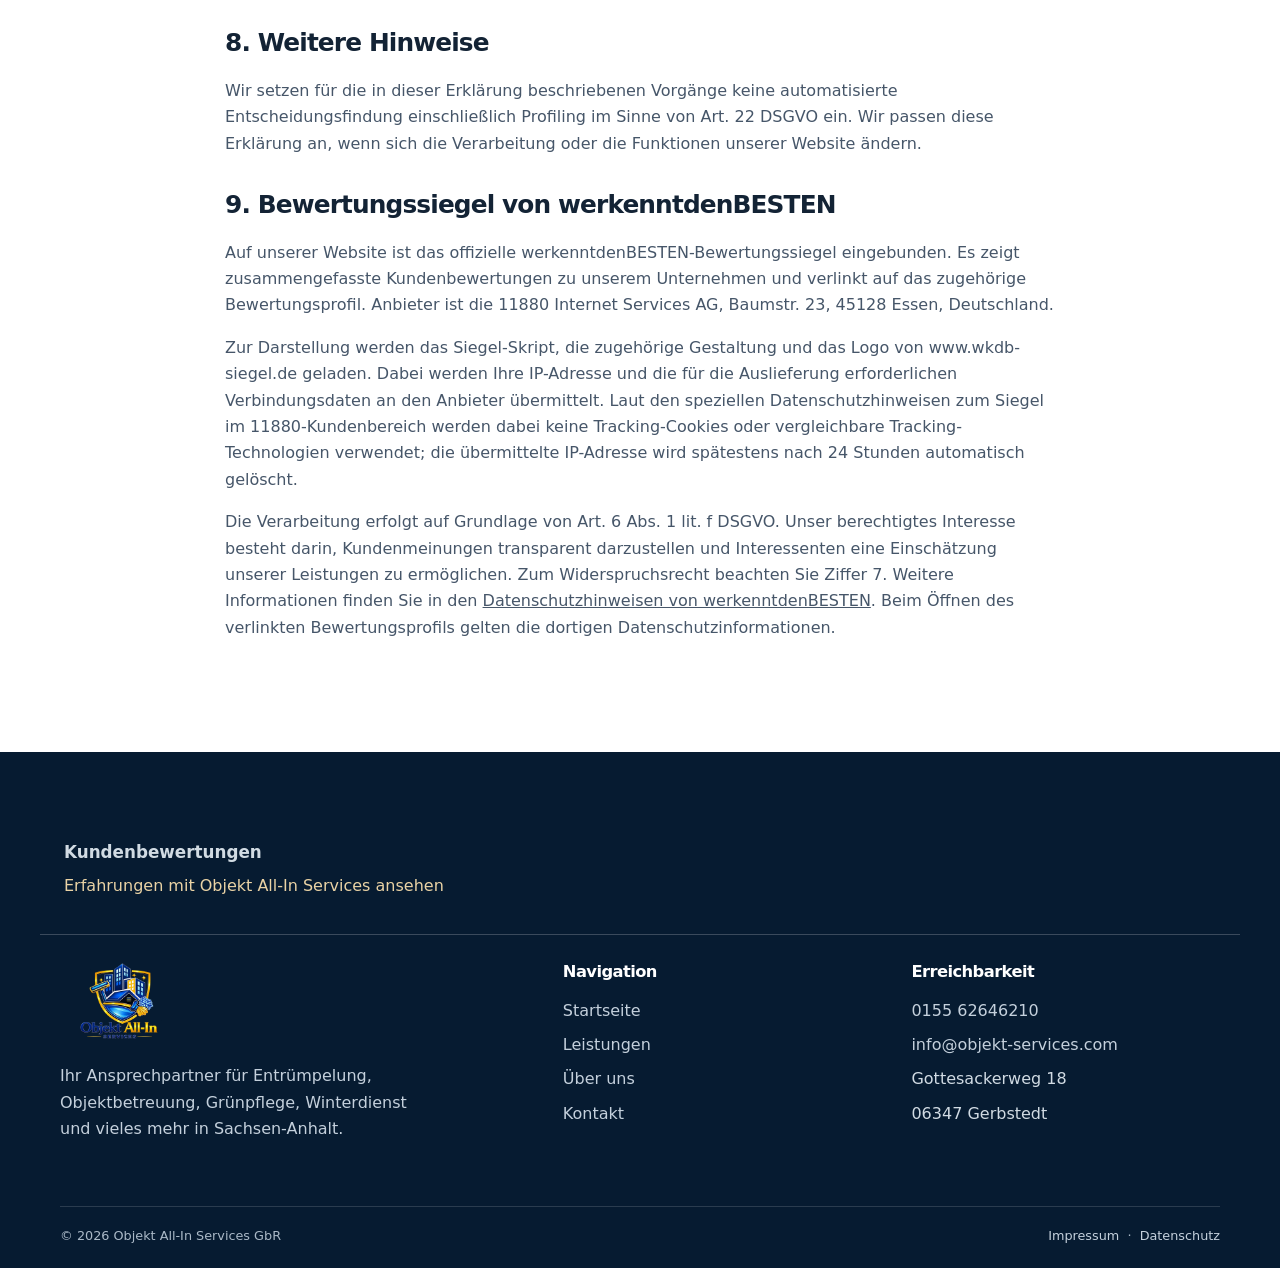
==== commit f3fba98e: "Add official 11880 werkenntdenBESTEN review seal and provider privacy disclosure" ====
--- a/datenschutz.html
+++ b/datenschutz.html
@@ -31,7 +31,7 @@
 <p>Unsere Kunden- und Firmenanfrageformulare bereiten eine Nachricht in Ihrem eigenen E-Mail-Programm vor. Die eingegebenen Inhalte werden durch das Formular nicht an einen Formularserver gesendet und von unserer Website nicht dauerhaft gespeichert. Erst wenn Sie die vorbereitete Nachricht in Ihrem E-Mail-Programm absenden, wird sie an uns übermittelt. Dafür gelten die Hinweise unter Ziffer 3. Die mit einem Stern gekennzeichneten Felder werden zur Vorbereitung einer bearbeitbaren Anfrage benötigt. Alternativ können Sie uns direkt per E-Mail oder Telefon erreichen. Eine gesetzliche Pflicht zur Nutzung der Formulare besteht nicht.</p>
 <p>Der Volumenrechner verarbeitet Ihre Eingaben ausschließlich im Browser und liefert eine unverbindliche Mengenschätzung. Er übermittelt diese Angaben nicht an uns oder einen externen Rechnerdienst und trifft keine rechtlich verbindliche Entscheidung über Preise oder Aufträge.</p>
 <h2>5. Cookies, Schriften und Reichweitenmessung</h2>
-<p>Der von uns bereitgestellte Website-Code setzt keine Analyse- oder Marketing-Cookies ein und verwendet keinen Local Storage zur Nachverfolgung. Es sind keine Analyse- oder Werbeprogramme, extern geladenen Schriften, eingebetteten Karten oder Social-Media-Widgets eingebunden. Bilder, Gestaltung und Website-Skripte werden über unser Hosting ausgeliefert.</p>
+<p>Der von uns bereitgestellte Website-Code setzt keine Analyse- oder Marketing-Cookies ein und verwendet keinen Local Storage zur Nachverfolgung. Es sind keine Analyse- oder Werbeprogramme, extern geladenen Schriften, eingebetteten Karten oder Social-Media-Widgets eingebunden. Bilder, Gestaltung und Website-Skripte werden grundsätzlich über unser Hosting ausgeliefert. Ausgenommen sind die Inhalte des unter Ziffer 9 beschriebenen Bewertungssiegels.</p>
 <p>Cloudflare kann zur Abwehr von Angriffen und zur Unterscheidung zwischen menschlichen Zugriffen und automatisiertem Missbrauch technisch erforderliche Sicherheitsmechanismen einschließlich entsprechender Cookies verwenden. Soweit eine Speicherung oder ein Zugriff auf Informationen Ihres Endgeräts für die Bereitstellung des ausdrücklich gewünschten Dienstes unbedingt erforderlich ist, erfolgt dies nach § 25 Abs. 2 Nr. 2 TDDDG. Eine damit verbundene Verarbeitung personenbezogener Daten beruht auf Art. 6 Abs. 1 lit. f DSGVO und dem unter Ziffer 2 genannten Sicherheitsinteresse. Solche Sicherheitsmechanismen dienen nicht der Werbung.</p>
 <h2 id="wetter-datenschutz">6. Wetter-Wächter, freiwilliger Standort und externe Links</h2>
 <p>Unser Wetter-Wächter zeigt auf Wunsch aktuelle Messwerte und Vorhersagen des Deutschen Wetterdienstes (DWD) über die kostenlose Schnittstelle von Bright Sky, Projektbetreiber Jakob de Maeyer, Kontakt: <a href="mailto:jakob@brightsky.dev">jakob@brightsky.dev</a>, Projektwebsite: <a href="https://brightsky.dev/" target="_blank" rel="noopener noreferrer">brightsky.dev</a>. Ohne Ihre Aktivierung erfolgt kein Abruf bei Bright Sky.</p>
@@ -44,4 +44,5 @@
 <p><strong>Widerspruchsrecht nach Art. 21 DSGVO:</strong> Soweit wir Daten auf Grundlage von Art. 6 Abs. 1 lit. f DSGVO verarbeiten, können Sie aus Gründen, die sich aus Ihrer besonderen Situation ergeben, jederzeit widersprechen. Wir verarbeiten die Daten dann nicht weiter, sofern wir keine zwingenden schutzwürdigen Gründe nachweisen können, die Ihre Interessen, Rechte und Freiheiten überwiegen, oder die Verarbeitung der Geltendmachung, Ausübung oder Verteidigung von Rechtsansprüchen dient. Gegen eine Verarbeitung für Direktwerbung können Sie jederzeit ohne Angabe von Gründen widersprechen.</p>
 <p>Richten Sie Ihre Anliegen bitte an die unter Ziffer 1 genannten Kontaktdaten. Außerdem können Sie sich nach Art. 77 DSGVO bei einer Datenschutzaufsichtsbehörde beschweren, insbesondere an Ihrem gewöhnlichen Aufenthaltsort, Arbeitsplatz oder dem Ort des vermuteten Verstoßes. Für unseren Sitz ist die Landesbeauftragte für den Datenschutz Sachsen-Anhalt zuständig: Otto-von-Guericke-Straße 34a, 39104 Magdeburg, Telefon 0391 81803-0. Kontaktdaten und Beschwerdemöglichkeiten finden Sie auf der <a href="https://datenschutz.sachsen-anhalt.de/landesbeauftragte/kontakt" target="_blank" rel="noopener noreferrer">Website der Aufsichtsbehörde</a>.</p>
 <h2>8. Weitere Hinweise</h2>
-<p>Wir setzen für die in dieser Erklärung beschriebenen Vorgänge keine automatisierte Entscheidungsfindung einschließlich Profiling im Sinne von Art. 22 DSGVO ein. Wir passen diese Erklärung an, wenn sich die Verarbeitung oder die Funktionen unserer Website ändern.</p></div></main><footer class="footer"><div class="wrap"><div class="footer-grid"><div><a class="brand" href="/" aria-label="Objekt All-In Services, Startseite"><img class="brand-logo" src="/assets/objekt-all-in-logo-transparent.webp" width="600" height="488" alt="Objekt All-In Services" decoding="async" style="display:block;width:122px;height:78px;object-fit:contain"></a><p style="max-width:360px;margin-top:22px">Ihr Ansprechpartner für Entrümpelung, Objektbetreuung, Grünpflege, Winterdienst und vieles mehr in Sachsen-Anhalt.</p></div><div><h3>Navigation</h3><div class="footer-links"><a href="/">Startseite</a><a href="/#leistungen">Leistungen</a><a href="/#ueber-uns">Über uns</a><a href="/kontakt">Kontakt</a></div></div><div><h3>Erreichbarkeit</h3><div class="footer-links"><a href="tel:+4915562646210">0155 62646210</a><a href="mailto:info@objekt-services.com">info@objekt-services.com</a><span>Gottesackerweg 18</span><span>06347 Gerbstedt</span></div></div></div><div class="footer-bottom"><span>© <span data-year>2026</span> Objekt All-In Services GbR</span><span><a href="/impressum">Impressum</a> &nbsp;·&nbsp; <a href="/datenschutz">Datenschutz</a></span></div></div></footer><script src="/script.js" defer></script><nav class="mobile-action-bar" aria-label="Schnellkontakt"><a class="mobile-call" href="tel:+4915562646210" aria-label="Objekt All-In Services anrufen"><svg viewBox="0 0 24 24" aria-hidden="true"><path d="M5 3h4l2 5-2.5 2a16 16 0 0 0 5.5 5.5L16 13l5 2v4a2 2 0 0 1-2 2C10 21 3 14 3 5a2 2 0 0 1 2-2Z"/></svg><span>Anrufen</span></a><a class="mobile-inquiry" href="/#kontakt" aria-label="Zur unverbindlichen Anfrage">Anfrage</a></nav></body></html>+<p>Wir setzen für die in dieser Erklärung beschriebenen Vorgänge keine automatisierte Entscheidungsfindung einschließlich Profiling im Sinne von Art. 22 DSGVO ein. Wir passen diese Erklärung an, wenn sich die Verarbeitung oder die Funktionen unserer Website ändern.</p><h2>9. Bewertungssiegel von werkenntdenBESTEN</h2><p>Auf unserer Website ist das offizielle werkenntdenBESTEN-Bewertungssiegel eingebunden. Es zeigt zusammengefasste Kundenbewertungen zu unserem Unternehmen und verlinkt auf das zugehörige Bewertungsprofil. Anbieter ist die 11880 Internet Services AG, Baumstr. 23, 45128 Essen, Deutschland.</p><p>Zur Darstellung werden das Siegel-Skript, die zugehörige Gestaltung und das Logo von www.wkdb-siegel.de geladen. Dabei werden Ihre IP-Adresse und die für die Auslieferung erforderlichen Verbindungsdaten an den Anbieter übermittelt. Laut den speziellen Datenschutzhinweisen zum Siegel im 11880-Kundenbereich werden dabei keine Tracking-Cookies oder vergleichbare Tracking-Technologien verwendet; die übermittelte IP-Adresse wird spätestens nach 24 Stunden automatisch gelöscht.</p><p>Die Verarbeitung erfolgt auf Grundlage von Art. 6 Abs. 1 lit. f DSGVO. Unser berechtigtes Interesse besteht darin, Kundenmeinungen transparent darzustellen und Interessenten eine Einschätzung unserer Leistungen zu ermöglichen. Zum Widerspruchsrecht beachten Sie Ziffer 7. Weitere Informationen finden Sie in den <a href="https://www.werkenntdenbesten.de/datenschutz" target="_blank" rel="noopener noreferrer">Datenschutzhinweisen von werkenntdenBESTEN</a>. Beim Öffnen des verlinkten Bewertungsprofils gelten die dortigen Datenschutzinformationen.</p></div></main><footer class="footer"><div class="review-seal" role="region" aria-label="Kundenbewertungen" style="max-width:1200px;margin:0 auto 28px;padding:20px 24px;border-bottom:1px solid #ffffff35;display:flex;flex-wrap:wrap;align-items:center;justify-content:space-between;gap:18px"><div><p style="margin:0 0 6px;font-size:1.05rem;font-weight:700;color:inherit">Kundenbewertungen</p><a href="https://www.werkenntdenbesten.de/B114156530" target="_blank" rel="noopener noreferrer" style="color:#ead3a5">Erfahrungen mit Objekt All-In Services ansehen</a></div><div style="width:234px;min-height:90px;max-width:100%"><!-- werkenntdenBESTEN.de HTML Widget -->
+<div id="wkdb-widget"></div><script type="text/javascript" src="https://www.wkdb-siegel.de/v1/widget-*U1KYzBZGieEvctSD6ufktGQuOnTVp6x7MjZX168rmGZaUdiFz-qpDcwZqxdIOo69fAEuIiYi9GMCYm7NeQ14XZEdBm3Y_z01Xke5qfH4Gl-VIskopD2tLURz-oYKUEF6_jVaNaYyTiKE5eZFVDxRo2dWrvyu7FPY9RJCyCNof70.js" async></script></div></div><div class="wrap"><div class="footer-grid"><div><a class="brand" href="/" aria-label="Objekt All-In Services, Startseite"><img class="brand-logo" src="/assets/objekt-all-in-logo-transparent.webp" width="600" height="488" alt="Objekt All-In Services" decoding="async" style="display:block;width:122px;height:78px;object-fit:contain"></a><p style="max-width:360px;margin-top:22px">Ihr Ansprechpartner für Entrümpelung, Objektbetreuung, Grünpflege, Winterdienst und vieles mehr in Sachsen-Anhalt.</p></div><div><h3>Navigation</h3><div class="footer-links"><a href="/">Startseite</a><a href="/#leistungen">Leistungen</a><a href="/#ueber-uns">Über uns</a><a href="/kontakt">Kontakt</a></div></div><div><h3>Erreichbarkeit</h3><div class="footer-links"><a href="tel:+4915562646210">0155 62646210</a><a href="mailto:info@objekt-services.com">info@objekt-services.com</a><span>Gottesackerweg 18</span><span>06347 Gerbstedt</span></div></div></div><div class="footer-bottom"><span>© <span data-year>2026</span> Objekt All-In Services GbR</span><span><a href="/impressum">Impressum</a> &nbsp;·&nbsp; <a href="/datenschutz">Datenschutz</a></span></div></div></footer><script src="/script.js" defer></script><nav class="mobile-action-bar" aria-label="Schnellkontakt"><a class="mobile-call" href="tel:+4915562646210" aria-label="Objekt All-In Services anrufen"><svg viewBox="0 0 24 24" aria-hidden="true"><path d="M5 3h4l2 5-2.5 2a16 16 0 0 0 5.5 5.5L16 13l5 2v4a2 2 0 0 1-2 2C10 21 3 14 3 5a2 2 0 0 1 2-2Z"/></svg><span>Anrufen</span></a><a class="mobile-inquiry" href="/#kontakt" aria-label="Zur unverbindlichen Anfrage">Anfrage</a></nav></body></html>
